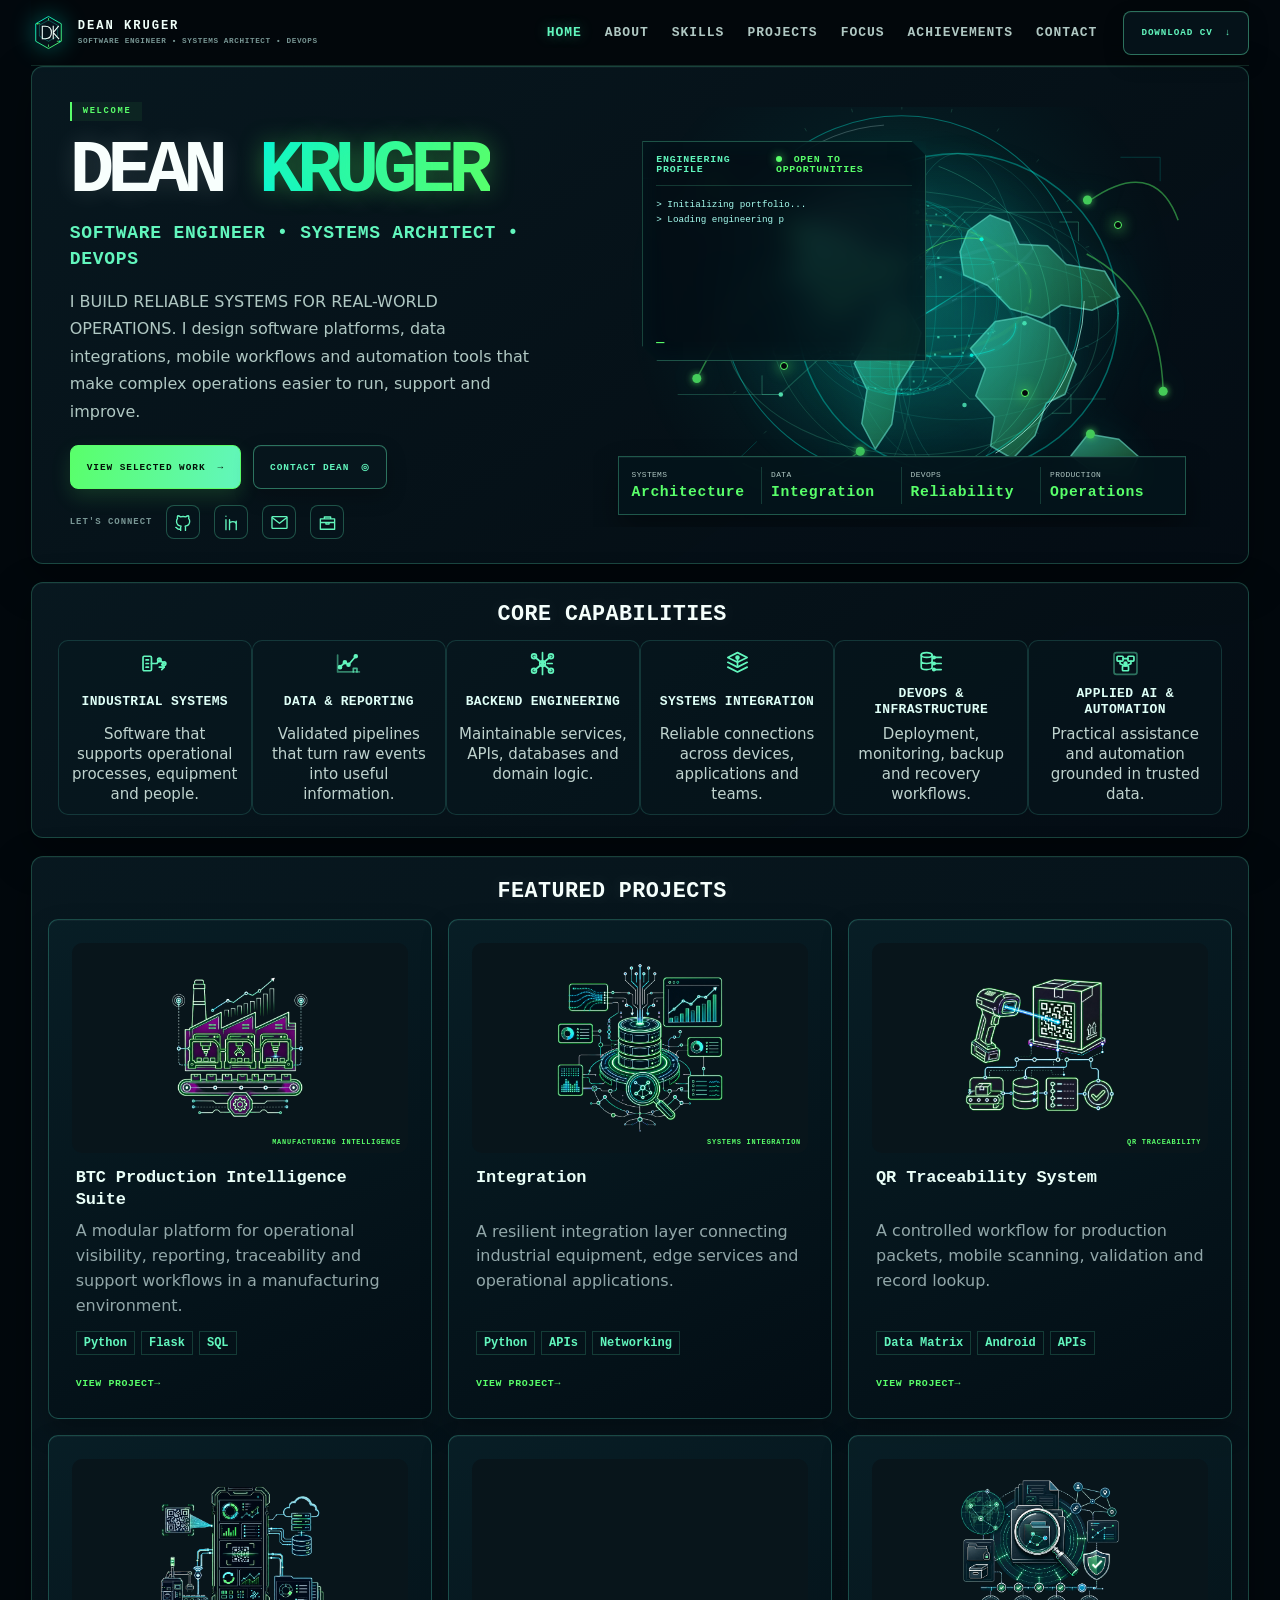
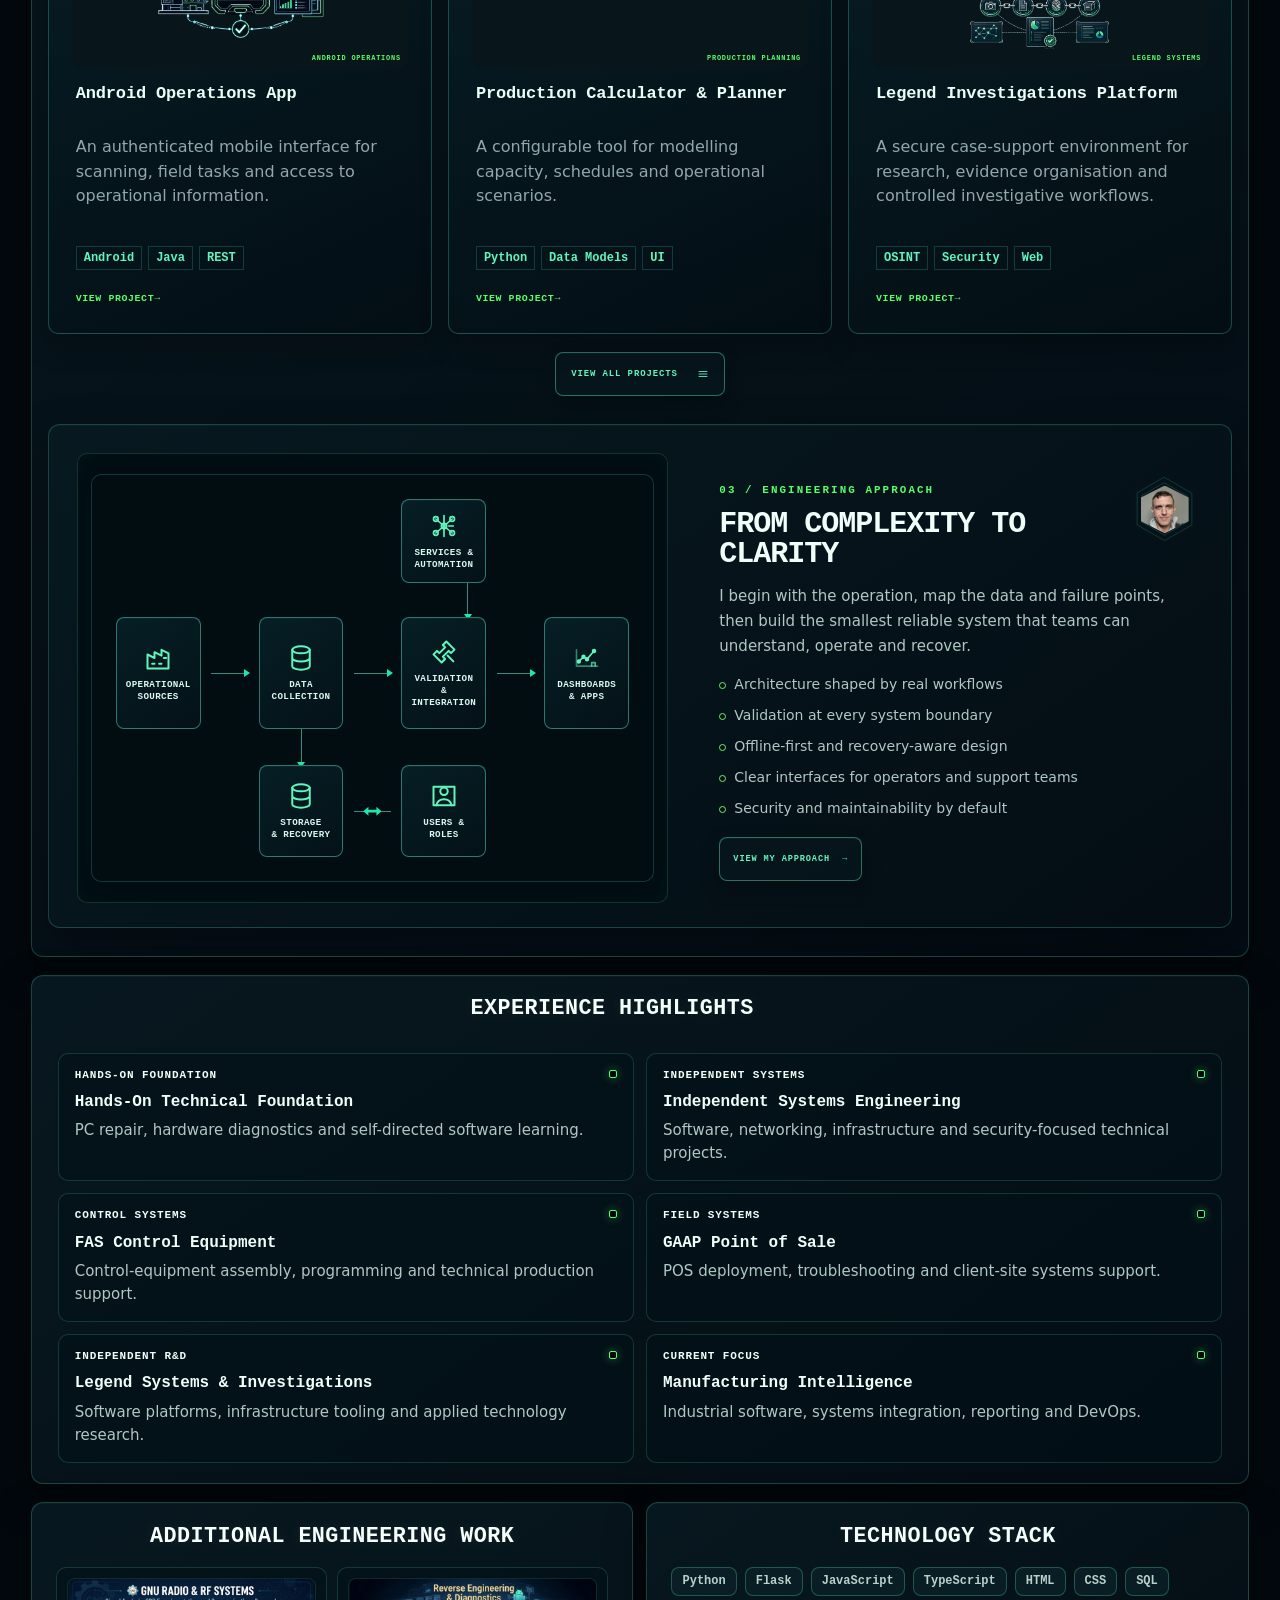
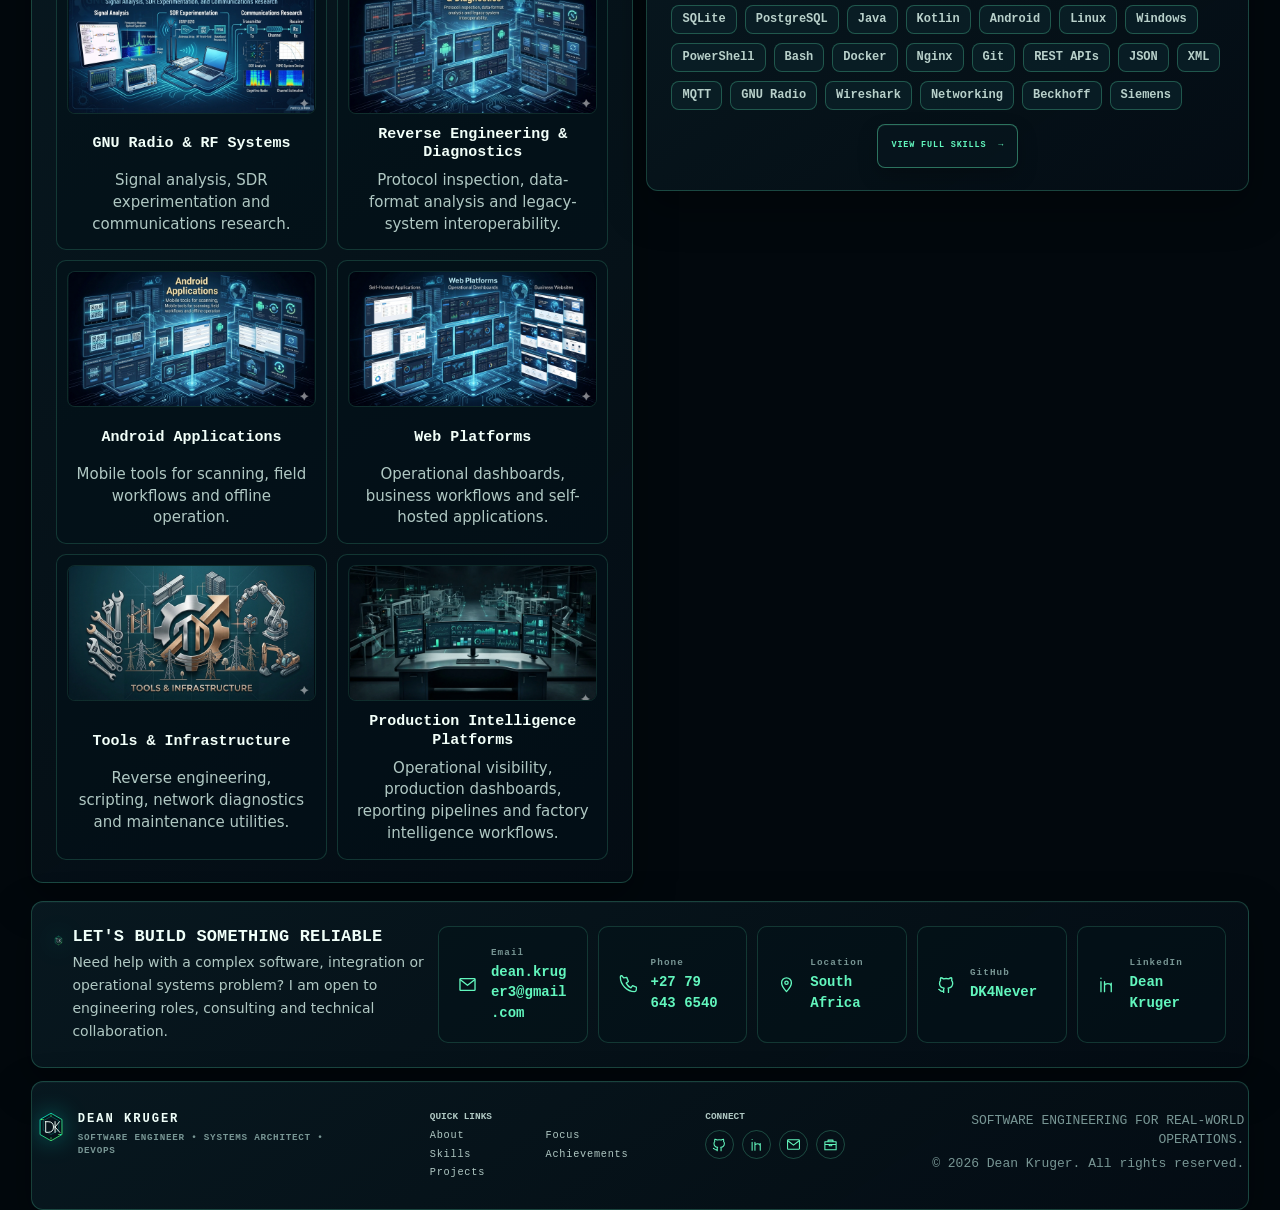
==== index.html @ 6c030085 "feat(portfolio): add final polish, logo, and engineering work card" ====
<!doctype html>
<html lang="en">
<head>
  <meta charset="utf-8">
  <meta name="viewport" content="width=device-width, initial-scale=1">
  <meta name="theme-color" content="#04070b">
  <meta name="description" content="Portfolio of Dean Kruger: software engineering, systems integration, DevOps, mobile workflows and practical operational technology.">
  <meta property="og:title" content="Dean Kruger | Software Engineer &amp; Systems Architect">
  <meta property="og:description" content="Dean Kruger's software engineering, systems integration, DevOps and operational technology portfolio.">
  <meta property="og:type" content="website">
  <meta property="og:url" content="https://dk4never.github.io/">
  <meta property="og:image" content="https://dk4never.github.io/assets/projects/web/btc-production-intelligence.png">
  <link rel="canonical" href="https://dk4never.github.io/">
  <title>Dean Kruger | Software Engineer &amp; Systems Architect</title>
  <link rel="stylesheet" href="style.css">
  <link rel="icon" href="assets/logos/favicon.ico" sizes="any">
  <link rel="icon" href="assets/ui/favicon.svg" type="image/svg+xml">
  <style id="dean-precision-layout">
    /* Corrective layer: keeps the existing visual language, but removes the
       nested/chamfered card frames and gives the architecture diagram a real
       grid on desktop plus a readable linear flow on small screens. */
    :root {
      --precision-emerald: #20e6ad;
      --precision-cyan: #53d9e8;
      --precision-border: rgba(91, 235, 205, .26);
      --precision-border-strong: rgba(91, 235, 205, .72);
      --precision-panel: rgba(5, 22, 29, .88);
      --precision-muted: rgba(201, 224, 224, .72);
    }

    *, *::before, *::after { box-sizing: border-box; }
    main, section, article, div, a { min-width: 0; }
    img, svg, canvas { max-width: 100%; }

    .project-grid {
      grid-template-columns: repeat(3, minmax(0, 1fr));
      align-items: stretch;
    }

    .project-card {
      position: relative;
      display: flex;
      min-width: 0;
      flex-direction: column;
      overflow: hidden !important;
      clip-path: none !important;
      border: 1px solid var(--precision-border) !important;
      border-radius: 10px !important;
      background: linear-gradient(155deg, rgba(8, 31, 38, .96), rgba(3, 14, 20, .96)) !important;
      box-shadow: inset 0 1px 0 rgba(255, 255, 255, .035), 0 12px 28px rgba(0, 0, 0, .24) !important;
      transition: border-color .2s ease, transform .2s ease, box-shadow .2s ease;
    }

    .project-card::before { display: none; }

    .project-card:hover {
      border-color: var(--precision-border-strong) !important;
      box-shadow: 0 14px 32px rgba(0, 0, 0, .30), 0 0 24px rgba(32, 230, 173, .08) !important;
      transform: translateY(-2px);
    }

    .project-card .project-visual {
      position: relative;
      min-height: 0;
      display: flex;
      align-items: center;
      justify-content: center;
      margin: 10px 10px 0;
      overflow: hidden;
      aspect-ratio: 4 / 3;
      border: 0 !important;
      border-radius: 10px;
      background: #08151b;
      box-shadow: none !important;
    }

    @media (min-width: 761px) {
      .project-card .project-visual { aspect-ratio: 16 / 10; }
    }

    .project-card .project-visual > img {
      display: block;
      width: auto;
      height: 100%;
      max-width: 100%;
      max-height: 100%;
      margin: auto;
      justify-self: center;
      align-self: center;
      object-fit: contain;
      object-position: center;
    }
    .project-card .project-visual::after { display: none; }

    .project-card .project-brand { display: none !important; }
    .project-card .project-content {
      display: flex;
      min-width: 0;
      flex: 1 1 auto;
      flex-direction: column;
    }
    .project-card .project-content h3 { margin: 14px 14px 8px; }
    .project-card .project-content p { flex: 1 1 auto; margin: 0 14px 12px; color: var(--precision-muted); }
    .project-card .project-content .tags { margin: 0 14px 14px; }
    .project-card .project-link {
      display: inline-flex;
      align-items: center;
      margin: auto 14px 16px;
      color: var(--green);
      font: 700 .62rem/1 var(--mono);
      letter-spacing: .06em;
      text-decoration: none;
    }
    .project-card .project-link:hover { color: #fff; }

    .capability {
      min-width: 0;
      min-height: 152px;
      border: 1px solid rgba(91, 235, 205, .16) !important;
      border-radius: 10px;
      background: rgba(7, 26, 33, .44);
      box-shadow: none !important;
    }

    .capability:hover {
      border-color: rgba(91, 235, 205, .50) !important;
      background: rgba(7, 32, 38, .70);
    }

    .project-architecture,
    .architecture-diagram,
    .architecture-copy { min-width: 0; }

    .architecture-diagram {
      overflow: hidden;
      border-radius: 10px;
    }

    /* Keep the diagram and closing panels clean; their content already carries
       the technical structure without the decorative grid overlays. */
    .architecture-blueprint,
    .contact-circuit,
    .footer-circuit { display: none; }

    .hero h1 span {
      display: inline-block;
      padding-right: .045em;
      overflow: visible;
    }

    .desktop-diagram {
      display: block;
      padding: clamp(14px, 2vw, 24px);
      border: 1px solid rgba(91, 235, 205, .20);
      border-radius: 10px;
      background: rgba(2, 14, 19, .72);
    }

    .diagram-grid {
      display: grid;
      grid-template-columns: repeat(11, minmax(0, 1fr));
      grid-template-rows: minmax(84px, auto) 34px minmax(112px, auto) 36px minmax(92px, auto);
      gap: 0 .65rem;
      align-items: stretch;
    }

    .diagram-node {
      display: flex;
      min-width: 0;
      min-height: 0;
      align-items: center;
      justify-content: center;
      gap: 7px;
      padding: 12px 8px;
      border: 1px solid rgba(91, 235, 205, .46);
      border-radius: 8px;
      background: linear-gradient(145deg, rgba(6, 31, 38, .98), rgba(4, 18, 24, .98));
      color: #d9f8f0;
      text-align: center;
      box-shadow: inset 0 1px 0 rgba(255, 255, 255, .035);
    }

    .diagram-node img {
      flex: 0 0 auto;
      width: clamp(22px, 2.2vw, 30px);
      height: clamp(22px, 2.2vw, 30px);
      object-fit: contain;
    }

    .diagram-node span {
      min-width: 0;
      font-size: clamp(.56rem, .72vw, .72rem);
      line-height: 1.25;
      letter-spacing: .04em;
      overflow-wrap: anywhere;
    }

    .node-ai { grid-column: 7 / 9; grid-row: 1; }
    .node-machines { grid-column: 1 / 3; grid-row: 3; }
    .node-data { grid-column: 4 / 6; grid-row: 3; }
    .node-processing { grid-column: 7 / 9; grid-row: 3; }
    .node-dashboards { grid-column: 10 / 12; grid-row: 3; }
    .node-database { grid-column: 4 / 6; grid-row: 5; }
    .node-users { grid-column: 7 / 9; grid-row: 5; }

    .diagram-connector {
      position: relative;
      display: flex;
      min-width: 0;
      align-items: center;
      justify-content: center;
      color: var(--precision-emerald);
      font-size: 1rem;
      line-height: 1;
    }

    .diagram-connector::before {
      display: block;
      background: rgba(91, 235, 205, .58);
      content: "";
    }

    .diagram-connector--horizontal { grid-row: 3; }
    .diagram-connector--horizontal::before {
      width: calc(100% + 1.3rem);
      height: 1px;
    }
    .diagram-connector--horizontal::after {
      position: absolute;
      width: 0;
      height: 0;
      right: -.12rem;
      border-top: 4px solid transparent;
      border-bottom: 4px solid transparent;
      border-left: 6px solid var(--precision-emerald);
      content: "";
      text-shadow: 0 0 10px rgba(32, 230, 173, .70);
    }
    .diagram-connector--h1 { grid-column: 3; }
    .diagram-connector--h2 { grid-column: 6; }
    .diagram-connector--h3 { grid-column: 9; }

    .diagram-connector--vertical {
      grid-column: 8;
      grid-row: 2;
    }
    .diagram-connector--vertical::before {
      width: 1px;
      height: calc(100% + 1rem);
    }
    .diagram-connector--vertical::after {
      position: absolute;
      bottom: -.15rem;
      left: 50%;
      width: 0;
      height: 0;
      border-top: 6px solid var(--precision-emerald);
      border-right: 4px solid transparent;
      border-left: 4px solid transparent;
      content: "";
      transform: translateX(-50%);
      text-shadow: 0 0 10px rgba(32, 230, 173, .70);
    }

    .diagram-connector--branch {
      grid-column: 4 / 6;
      grid-row: 4;
    }
    .diagram-connector--branch::before {
      width: 1px;
      height: calc(100% + 1rem);
    }
    .diagram-connector--branch::after {
      position: absolute;
      bottom: -.15rem;
      left: 50%;
      width: 0;
      height: 0;
      border-top: 6px solid var(--precision-emerald);
      border-right: 4px solid transparent;
      border-left: 4px solid transparent;
      content: "";
      transform: translateX(-50%);
      text-shadow: 0 0 10px rgba(32, 230, 173, .70);
    }

    .diagram-connector--bidirectional {
      grid-column: 6;
      grid-row: 5;
    }
    .diagram-connector--bidirectional::before {
      width: calc(100% + 1.3rem);
      height: 1px;
    }
    .diagram-connector--bidirectional::after {
      position: absolute;
      width: 18px;
      height: 9px;
      background: var(--precision-emerald);
      clip-path: polygon(0 50%, 5px 0, 5px 35%, 13px 35%, 13px 0, 18px 50%, 13px 100%, 13px 65%, 5px 65%, 5px 100%);
      content: "";
      text-shadow: 0 0 10px rgba(32, 230, 173, .70);
    }

    .mobile-diagram { display: none; }

    @media (max-width: 1040px) {
      .project-grid { grid-template-columns: repeat(2, minmax(0, 1fr)); }
      .capability-grid { grid-template-columns: repeat(3, minmax(0, 1fr)); }
      .project-architecture { grid-template-columns: 1fr; }
      .diagram-node { flex-direction: column; }
    }

    @media (max-width: 960px) {
      .project-architecture { grid-template-columns: 1fr; }
      .desktop-diagram { display: none; }
      .mobile-diagram {
        display: block;
        padding: clamp(12px, 3vw, 18px);
        border: 1px solid rgba(91, 235, 205, .20);
        border-radius: 10px;
        background: rgba(2, 14, 19, .72);
      }
      .mobile-flow {
        display: grid;
        grid-template-columns: minmax(0, 1fr);
        gap: 0;
      }
      .mobile-flow .diagram-node {
        min-height: 72px;
        flex-direction: row;
        justify-content: flex-start;
        padding: 12px 14px;
        text-align: left;
      }
      .mobile-flow .diagram-node img {
        width: 28px;
        height: 28px;
      }
      .mobile-flow .diagram-node span { font-size: .68rem; }
      .diagram-flow-arrow {
        display: grid;
        width: 100%;
        height: 26px;
        place-items: center;
        position: relative;
        color: transparent;
      }
      .diagram-flow-arrow::before {
        width: 1px;
        height: 20px;
        background: rgba(91, 235, 205, .68);
        box-shadow: 0 0 8px rgba(32, 230, 173, .45);
        content: "";
      }
      .diagram-flow-arrow::after {
        position: absolute;
        bottom: 1px;
        left: 50%;
        width: 0;
        height: 0;
        border-top: 6px solid var(--precision-emerald);
        border-right: 4px solid transparent;
        border-left: 4px solid transparent;
        content: "";
        transform: translateX(-50%);
      }
    }

    @media (max-width: 680px) {
      .project-grid { grid-template-columns: minmax(0, 1fr); }
      .capability-grid { grid-template-columns: repeat(2, minmax(0, 1fr)); }
    }

    @media (max-width: 440px) {
      .capability-grid { grid-template-columns: minmax(0, 1fr); }
      .project-card .project-visual { margin: 8px 8px 0; }
      .project-card h3 { margin-inline: 12px; }
      .project-card p { margin-inline: 12px; }
      .project-card .tags { margin-inline: 12px; }
      .project-card > a:last-child { margin-inline: 12px; }
    }

    @media (max-width: 760px) {
      .hero-visual { min-height: 500px; }

      .terminal-card {
        right: 4%;
        bottom: 104px;
        left: 4%;
        width: auto;
        min-height: 190px;
        padding: 15px 14px 14px;
      }

      .terminal-title {
        align-items: center;
        padding-bottom: 12px;
        font-size: .62rem;
      }

      #terminal-output {
        min-height: 136px;
        margin-top: 14px;
        font-size: .56rem;
        line-height: 1.75;
      }

      .metric-strip {
        display: grid;
      }

      .terminal-card { bottom: 74px; }

      .footer {
        grid-template-columns: 1fr;
        justify-items: center;
        gap: 18px;
        margin-top: 18px;
        padding: 24px 16px 26px;
        text-align: center;
      }

      .footer-brand,
      .footer-links,
      .footer-connect,
      .footer-copy {
        grid-column: 1 / -1;
        justify-self: center;
        width: 100%;
      }

      .footer-brand {
        justify-content: center;
        min-width: 0;
        text-align: left;
      }

      .footer-brand > span:last-child { min-width: 0; }
      .footer-brand small {
        max-width: 230px;
        overflow: visible;
        text-overflow: clip;
        white-space: normal;
      }

      .footer-links > span,
      .footer-connect > span { display: block; margin-bottom: 8px; }
      .footer-links > div { justify-content: center; }
      .footer-social { justify-content: center; }
      .footer-copy { text-align: center; }
    }

    @media (prefers-reduced-motion: reduce) {
      .project-card { transition: none; }
      .project-card:hover { transform: none; }
    }
  </style>
</head>
<body>
  <canvas id="matrix-bg" aria-hidden="true"></canvas>
  <div class="site-atmosphere" aria-hidden="true">
    <img src="assets/backgrounds/page-grid.svg" alt="">
    <img src="assets/backgrounds/pcb-overlay.svg" alt="">
  </div>

  <header class="topbar">
      <a class="brand" href="#home" aria-label="Dean Kruger home">
        <span class="brand-mark" aria-hidden="true"><img src="assets/logos/dean-mark.svg" alt=""></span>
        <span><strong>DEAN KRUGER</strong><small>SOFTWARE ENGINEER • SYSTEMS ARCHITECT • DEVOPS</small></span>
      </a>
      <nav id="nav" aria-label="Main navigation">
        <a class="active" href="#home">HOME</a>
        <a href="#about">ABOUT</a>
        <a href="#skills">SKILLS</a>
        <a href="#projects">PROJECTS</a>
        <a href="#focus">FOCUS</a>
        <a href="#achievements">ACHIEVEMENTS</a>
        <a href="#contact">CONTACT</a>
      </nav>
      <a class="outline-btn desktop-only" href="dean-green-master-cv/Dean-Kruger-Green-Master-CV.pdf" download>DOWNLOAD CV <span aria-hidden="true">&#8595;</span></a>
      <button id="nav-toggle" class="nav-toggle" type="button" aria-controls="nav" aria-label="Open navigation" aria-expanded="false">
        <img src="assets/icons/menu.svg" alt="" aria-hidden="true">
      </button>
    </header>

  <main>
    <section id="home" class="hero shell">
      <div class="hero-copy">
        <span class="eyebrow">WELCOME</span>
        <h1>DEAN <span>KRUGER</span></h1>
        <p class="hero-role">SOFTWARE ENGINEER • SYSTEMS ARCHITECT •<br>DEVOPS</p>
        <p class="hero-text">I BUILD RELIABLE SYSTEMS FOR REAL-WORLD OPERATIONS. I design software platforms, data integrations, mobile workflows and automation tools that make complex operations easier to run, support and improve.</p>
        <div class="hero-actions">
          <a class="primary-btn" href="#projects">VIEW SELECTED WORK <span aria-hidden="true">&rarr;</span></a>
          <a class="outline-btn" href="#contact">CONTACT DEAN <span aria-hidden="true">&#9678;</span></a>
        </div>
        <div class="social-row">
          <span>LET'S CONNECT</span>
          <a href="https://github.com/DK4Never" target="_blank" rel="noopener noreferrer" aria-label="GitHub"><img src="assets/icons/github.svg" alt=""></a>
          <a href="https://www.linkedin.com/in/dean-kruger/" target="_blank" rel="noopener noreferrer" aria-label="LinkedIn"><img src="assets/icons/linkedin.svg" alt=""></a>
          <a href="mailto:dean.kruger3@gmail.com" aria-label="Email Dean Kruger"><img src="assets/icons/email.svg" alt=""></a>
          <a href="https://dk4never.github.io" target="_blank" rel="noopener noreferrer" aria-label="Portfolio"><img src="assets/icons/portfolio.svg" alt=""></a>
        </div>
      </div>

      <div class="hero-visual" aria-label="Animated systems globe showing structured operational network routes">
        <img class="hero-network-art" src="assets/illustrations/hero-network.svg" alt="" aria-hidden="true">
        <img class="hero-world-map" src="assets/illustrations/rich/hero-world-map.svg" alt="" aria-hidden="true">
        <canvas id="globe" aria-hidden="true"></canvas>
        <div class="globe-hud" aria-hidden="true">
          <span class="hud-node n1"></span><span class="hud-node n2"></span><span class="hud-node n3"></span><span class="hud-node n4"></span>
          <span class="hud-line l1"></span><span class="hud-line l2"></span>
        </div>
        <div class="terminal-card glass">
          <div class="terminal-title"><strong>ENGINEERING PROFILE</strong><span><i></i> OPEN TO OPPORTUNITIES</span></div>
          <pre id="terminal-output"></pre><span class="cursor">_</span>
        </div>
        <div class="metric-strip glass" aria-label="Portfolio summary">
          <div><span>SYSTEMS</span><strong>Architecture</strong></div>
          <div><span>DATA</span><strong>Integration</strong></div>
          <div><span>DEVOPS</span><strong>Reliability</strong></div>
          <div><span>PRODUCTION</span><strong>Operations</strong></div>
        </div>
      </div>
    </section>

    <section id="skills" class="section shell panel capabilities-section">
      <div class="section-heading"><div><span class="section-kicker">01 / ENGINEERING PROFILE</span><h2>CORE CAPABILITIES</h2></div><img class="section-divider" src="assets/graphics/section-divider.svg" alt="" aria-hidden="true"></div>
      <div class="capability-grid">
        <article class="capability"><div class="icon"><img src="assets/icons/capabilities/industrial-data.svg" alt="" aria-hidden="true"></div><h3>INDUSTRIAL SYSTEMS</h3><p>Software that supports operational processes, equipment and people.</p></article>
        <article class="capability"><div class="icon"><img src="assets/icons/capabilities/data-intelligence.svg" alt="" aria-hidden="true"></div><h3>DATA &amp; REPORTING</h3><p>Validated pipelines that turn raw events into useful information.</p></article>
        <article class="capability"><div class="icon"><img src="assets/icons/capabilities/ai-analytics.svg" alt="" aria-hidden="true"></div><h3>BACKEND ENGINEERING</h3><p>Maintainable services, APIs, databases and domain logic.</p></article>
        <article class="capability"><div class="icon"><img src="assets/icons/capabilities/systems-architecture.svg" alt="" aria-hidden="true"></div><h3>SYSTEMS INTEGRATION</h3><p>Reliable connections across devices, applications and teams.</p></article>
        <article class="capability"><div class="icon"><img src="assets/icons/capabilities/backend-services.svg" alt="" aria-hidden="true"></div><h3>DEVOPS &amp; INFRASTRUCTURE</h3><p>Deployment, monitoring, backup and recovery workflows.</p></article>
        <article class="capability"><div class="icon"><img src="assets/icons/capabilities/integration.svg" alt="" aria-hidden="true"></div><h3>APPLIED AI &amp; AUTOMATION</h3><p>Practical assistance and automation grounded in trusted data.</p></article>
      </div>
    </section>

    <section id="projects" class="section shell panel projects-section">
      <div class="section-heading"><div><span class="section-kicker">02 / SELECTED ENGINEERING</span><h2>FEATURED PROJECTS</h2></div><img class="section-divider" src="assets/graphics/section-divider.svg" alt="" aria-hidden="true"></div>
      <div class="project-grid">
        <article class="project-card"><div class="project-visual"><picture class="project-card__picture"><source srcset="assets/projects/web/btc-production-intelligence.webp" type="image/webp"><img class="project-card__artwork" loading="lazy" decoding="async" width="1254" height="1254" src="assets/projects/web/btc-production-intelligence.png" alt="BTC Production Intelligence Suite authored production intelligence artwork"></picture><span class="project-kicker">MANUFACTURING INTELLIGENCE</span></div><div class="project-content"><h3>BTC Production Intelligence Suite</h3><p>A modular platform for operational visibility, reporting, traceability and support workflows in a manufacturing environment.</p><div class="tags"><span>Python</span><span>Flask</span><span>SQL</span></div><a class="project-link" href="#contact">VIEW PROJECT <span aria-hidden="true">&#8594;</span></a></div></article>
        <article class="project-card"><div class="project-visual"><picture class="project-card__picture"><source srcset="assets/projects/web/btc-integration.webp" type="image/webp"><img class="project-card__artwork" loading="lazy" decoding="async" width="1254" height="1254" src="assets/projects/web/btc-integration.png" alt="BTC systems integration authored industrial integration artwork"></picture><span class="project-kicker">SYSTEMS INTEGRATION</span></div><div class="project-content"><h3>Integration</h3><p>A resilient integration layer connecting industrial equipment, edge services and operational applications.</p><div class="tags"><span>Python</span><span>APIs</span><span>Networking</span></div><a class="project-link" href="#contact">VIEW PROJECT <span aria-hidden="true">&#8594;</span></a></div></article>
        <article class="project-card"><div class="project-visual"><picture class="project-card__picture"><source srcset="assets/projects/web/qr-traceability.webp" type="image/webp"><img class="project-card__artwork" loading="lazy" decoding="async" width="1254" height="1254" src="assets/projects/web/qr-traceability.png" alt="QR Traceability System authored scanning and traceability artwork"></picture><span class="project-kicker">QR TRACEABILITY</span></div><div class="project-content"><h3>QR Traceability System</h3><p>A controlled workflow for production packets, mobile scanning, validation and record lookup.</p><div class="tags"><span>Data Matrix</span><span>Android</span><span>APIs</span></div><a class="project-link" href="#contact">VIEW PROJECT <span aria-hidden="true">&#8594;</span></a></div></article>
        <article class="project-card"><div class="project-visual"><picture class="project-card__picture"><source srcset="assets/projects/web/android-operations.webp" type="image/webp"><img class="project-card__artwork" loading="lazy" decoding="async" width="1254" height="1254" src="assets/projects/web/android-operations.png" alt="Android Operations App authored mobile operations artwork"></picture><span class="project-kicker">ANDROID OPERATIONS</span></div><div class="project-content"><h3>Android Operations App</h3><p>An authenticated mobile interface for scanning, field tasks and access to operational information.</p><div class="tags"><span>Android</span><span>Java</span><span>REST</span></div><a class="project-link" href="#contact">VIEW PROJECT <span aria-hidden="true">&#8594;</span></a></div></article>
        <article class="project-card"><div class="project-visual"><picture class="project-card__picture"><source srcset="assets/projects/web/production-calculator-planner.webp" type="image/webp"><img class="project-card__artwork" loading="lazy" decoding="async" width="1254" height="1254" src="assets/projects/web/production-calculator-planner.png" alt="Production Calculator and Planner authored capacity planning artwork"></picture><span class="project-kicker">PRODUCTION PLANNING</span></div><div class="project-content"><h3>Production Calculator &amp; Planner</h3><p>A configurable tool for modelling capacity, schedules and operational scenarios.</p><div class="tags"><span>Python</span><span>Data Models</span><span>UI</span></div><a class="project-link" href="#contact">VIEW PROJECT <span aria-hidden="true">&#8594;</span></a></div></article>
        <article class="project-card"><div class="project-visual"><picture class="project-card__picture"><source srcset="assets/projects/web/legend-investigations-platform.webp" type="image/webp"><img class="project-card__artwork" loading="lazy" decoding="async" width="1254" height="1254" src="assets/projects/web/legend-investigations-platform.png" alt="Legend Investigations Platform authored evidence and security artwork"></picture><span class="project-kicker">LEGEND SYSTEMS</span></div><div class="project-content"><h3>Legend Investigations Platform</h3><p>A secure case-support environment for research, evidence organisation and controlled investigative workflows.</p><div class="tags"><span>OSINT</span><span>Security</span><span>Web</span></div><a class="project-link" href="#contact">VIEW PROJECT <span aria-hidden="true">&#8594;</span></a></div></article>
      </div>
      <div class="center"><a class="outline-btn" href="#contact">VIEW ALL PROJECTS <span class="grid-icon" aria-hidden="true"><img src="assets/icons/menu.svg" alt=""></span></a></div>

      <section id="focus" class="project-architecture" aria-labelledby="flow-title" aria-describedby="flow-description">
        <span id="about" class="anchor-target" aria-hidden="true"></span>
        <div class="architecture-diagram">
          <img class="architecture-blueprint" src="assets/graphics/engineering-blueprint.svg" alt="" aria-hidden="true">
          <div class="sr-only"><p id="flow-description">Operational sources feed data collection, validation and integration, services and automation, dashboards and apps, storage and recovery, and users and roles.</p></div>
          <div class="decision-diagram desktop-diagram" role="img" aria-label="Operational sources feed data collection, validation and integration, services and automation, dashboards and apps, storage and recovery, and users and roles.">
            <div class="diagram-grid">
              <div class="diagram-node node-ai"><img src="assets/icons/capabilities/ai-analytics.svg" alt="" aria-hidden="true"><span>SERVICES &amp;<br>AUTOMATION</span></div>
              <span class="diagram-connector diagram-connector--vertical" aria-hidden="true"></span>

              <div class="diagram-node node-machines"><img src="assets/icons/factory.svg" alt="" aria-hidden="true"><span>OPERATIONAL<br>SOURCES</span></div>
              <span class="diagram-connector diagram-connector--horizontal diagram-connector--h1" aria-hidden="true"></span>
              <div class="diagram-node node-data"><img src="assets/icons/database.svg" alt="" aria-hidden="true"><span>DATA<br>COLLECTION</span></div>
              <span class="diagram-connector diagram-connector--horizontal diagram-connector--h2" aria-hidden="true"></span>
              <div class="diagram-node node-processing"><img src="assets/icons/engineering.svg" alt="" aria-hidden="true"><span>VALIDATION<br>&amp; INTEGRATION</span></div>
              <span class="diagram-connector diagram-connector--horizontal diagram-connector--h3" aria-hidden="true"></span>
              <div class="diagram-node node-dashboards"><img src="assets/icons/capabilities/data-intelligence.svg" alt="" aria-hidden="true"><span>DASHBOARDS<br>&amp; APPS</span></div>

              <span class="diagram-connector diagram-connector--branch" aria-hidden="true"></span>
              <div class="diagram-node node-database"><img src="assets/icons/database.svg" alt="" aria-hidden="true"><span>STORAGE<br>&amp; RECOVERY</span></div>
              <span class="diagram-connector diagram-connector--bidirectional" aria-hidden="true"></span>
              <div class="diagram-node node-users"><img src="assets/icons/user.svg" alt="" aria-hidden="true"><span>USERS &amp;<br>ROLES</span></div>
            </div>
          </div>

          <div class="decision-diagram mobile-diagram" aria-hidden="true">
            <div class="mobile-flow">
              <div class="diagram-node"><img src="assets/icons/capabilities/ai-analytics.svg" alt=""><span>SERVICES &amp; AUTOMATION</span></div><span class="diagram-flow-arrow" aria-hidden="true"></span>
              <div class="diagram-node"><img src="assets/icons/factory.svg" alt=""><span>OPERATIONAL SOURCES</span></div><span class="diagram-flow-arrow" aria-hidden="true"></span>
              <div class="diagram-node"><img src="assets/icons/database.svg" alt=""><span>DATA COLLECTION</span></div><span class="diagram-flow-arrow" aria-hidden="true"></span>
              <div class="diagram-node"><img src="assets/icons/engineering.svg" alt=""><span>VALIDATION &amp; INTEGRATION</span></div><span class="diagram-flow-arrow" aria-hidden="true"></span>
              <div class="diagram-node"><img src="assets/icons/capabilities/data-intelligence.svg" alt=""><span>DASHBOARDS &amp; APPS</span></div><span class="diagram-flow-arrow" aria-hidden="true"></span>
              <div class="diagram-node"><img src="assets/icons/database.svg" alt=""><span>STORAGE &amp; RECOVERY</span></div><span class="diagram-flow-arrow" aria-hidden="true"></span>
              <div class="diagram-node"><img src="assets/icons/user.svg" alt=""><span>USERS &amp; ROLES</span></div>
            </div>
          </div>
        </div>
        <div class="architecture-copy">
          <div class="profile-orbit"><img class="profile-glow" src="assets/graphics/profile-hex-glow.svg" alt="" aria-hidden="true"><img class="profile-frame" src="assets/graphics/profile-hex-frame.svg" alt="" aria-hidden="true"><picture class="profile-picture"><source srcset="assets/portraits/web/dean-profile-square.webp" type="image/webp"><img class="profile-photo" loading="lazy" decoding="async" width="1000" height="1000" src="assets/portraits/web/dean-profile-square.png" alt="Dean Kruger portrait"></picture></div>
          <span class="mini-heading">03 / ENGINEERING APPROACH</span><h2 id="flow-title">FROM COMPLEXITY TO CLARITY</h2>
          <p>I begin with the operation, map the data and failure points, then build the smallest reliable system that teams can understand, operate and recover.</p>
          <ul><li>Architecture shaped by real workflows</li><li>Validation at every system boundary</li><li>Offline-first and recovery-aware design</li><li>Clear interfaces for operators and support teams</li><li>Security and maintainability by default</li></ul>
          <a class="outline-btn" href="#experience">VIEW MY APPROACH <span aria-hidden="true">&#8594;</span></a>
        </div>
      </section>
    </section>
    <section id="experience" class="section shell panel experience-section">
      <div class="section-heading"><div><span class="section-kicker">03 / ENGINEERING TIMELINE</span><h2>EXPERIENCE HIGHLIGHTS</h2></div><img class="section-divider" src="assets/graphics/section-divider.svg" alt="" aria-hidden="true"></div>
      <div class="timeline timeline-detailed">
        <article><span class="timeline-year">HANDS-ON FOUNDATION</span><i></i><h3>Hands-On Technical Foundation</h3><p>PC repair, hardware diagnostics and self-directed software learning.</p></article>
        <article><span class="timeline-year">INDEPENDENT SYSTEMS</span><i></i><h3>Independent Systems Engineering</h3><p>Software, networking, infrastructure and security-focused technical projects.</p></article>
        <article><span class="timeline-year">CONTROL SYSTEMS</span><i></i><h3>FAS Control Equipment</h3><p>Control-equipment assembly, programming and technical production support.</p></article>
        <article><span class="timeline-year">FIELD SYSTEMS</span><i></i><h3>GAAP Point of Sale</h3><p>POS deployment, troubleshooting and client-site systems support.</p></article>
        <article><span class="timeline-year">INDEPENDENT R&amp;D</span><i></i><h3>Legend Systems &amp; Investigations</h3><p>Software platforms, infrastructure tooling and applied technology research.</p></article>
        <article><span class="timeline-year">CURRENT FOCUS</span><i></i><h3>Manufacturing Intelligence</h3><p>Industrial software, systems integration, reporting and DevOps.</p></article>
      </div>
    </section>
    <section id="achievements" class="section shell split-grid achievements-section">
      <article class="panel compact-panel"><div class="section-heading"><div><span class="section-kicker">04 / PROOF OF PRACTICE</span><h2>ADDITIONAL ENGINEERING WORK</h2></div></div><ul class="achievement-list">
        <li><span class="achievement-icon"><picture class="achievement-picture"><source srcset="SVG/project_images/image_40ff5817.webp" type="image/webp"><img loading="lazy" decoding="async" width="1408" height="768" src="SVG/project_images/image_40ff5817.png" alt="GNU Radio and RF systems authored artwork"></picture></span><span class="achievement-copy"><strong>GNU Radio &amp; RF Systems</strong><span>Signal analysis, SDR experimentation and communications research.</span></span></li>
        <li><span class="achievement-icon"><picture class="achievement-picture"><source srcset="SVG/project_images/image_b9b0c54c.webp" type="image/webp"><img loading="lazy" decoding="async" width="1408" height="768" src="SVG/project_images/image_b9b0c54c.png" alt="Reverse engineering and diagnostics authored artwork"></picture></span><span class="achievement-copy"><strong>Reverse Engineering &amp; Diagnostics</strong><span>Protocol inspection, data-format analysis and legacy-system interoperability.</span></span></li>
        <li><span class="achievement-icon"><picture class="achievement-picture"><source srcset="SVG/project_images/image_e15a719f.webp" type="image/webp"><img loading="lazy" decoding="async" width="1408" height="768" src="SVG/project_images/image_e15a719f.png" alt="Android applications authored artwork"></picture></span><span class="achievement-copy"><strong>Android Applications</strong><span>Mobile tools for scanning, field workflows and offline operation.</span></span></li>
        <li><span class="achievement-icon"><picture class="achievement-picture"><source srcset="SVG/project_images/image_11e354b8.webp" type="image/webp"><img loading="lazy" decoding="async" width="1408" height="768" src="SVG/project_images/image_11e354b8.png" alt="Web platforms authored artwork"></picture></span><span class="achievement-copy"><strong>Web Platforms</strong><span>Operational dashboards, business workflows and self-hosted applications.</span></span></li>
        <li><span class="achievement-icon"><picture class="achievement-picture"><source srcset="SVG/project_images/image_de74a9b8.webp" type="image/webp"><img loading="lazy" decoding="async" width="1408" height="768" src="SVG/project_images/image_de74a9b8.png" alt="Tools and infrastructure authored artwork"></picture></span><span class="achievement-copy"><strong>Tools &amp; Infrastructure</strong><span>Reverse engineering, scripting, network diagnostics and maintenance utilities.</span></span></li>
        <li><span class="achievement-icon"><picture class="achievement-picture"><source srcset="SVG/project_images/production-intelligence-platform.webp" type="image/webp"><img loading="lazy" decoding="async" width="1408" height="768" src="SVG/project_images/production-intelligence-platform.png" alt="Production Intelligence Platforms authored factory intelligence artwork"></picture></span><span class="achievement-copy"><strong>Production Intelligence Platforms</strong><span>Operational visibility, production dashboards, reporting pipelines and factory intelligence workflows.</span></span></li>
      </ul></article>
      <article class="panel compact-panel"><div class="section-heading"><div><span class="section-kicker">05 / TOOLCHAIN</span><h2>TECHNOLOGY STACK</h2></div></div><div class="tech-cloud">
        <span>Python</span><span>Flask</span><span>JavaScript</span><span>TypeScript</span><span>HTML</span><span>CSS</span><span>SQL</span><span>SQLite</span><span>PostgreSQL</span><span>Java</span><span>Kotlin</span><span>Android</span><span>Linux</span><span>Windows</span><span>PowerShell</span><span>Bash</span><span>Docker</span><span>Nginx</span><span>Git</span><span>REST APIs</span><span>JSON</span><span>XML</span><span>MQTT</span><span>GNU Radio</span><span>Wireshark</span><span>Networking</span><span>Beckhoff</span><span>Siemens</span>
      </div><a class="outline-btn skills-button" href="#skills">VIEW FULL SKILLS <span aria-hidden="true">&#8594;</span></a></article>
    </section>

    <section id="contact" class="section shell panel contact-panel">
      <img class="contact-circuit" src="assets/graphics/footer-circuit.svg" alt="" aria-hidden="true">
      <div class="contact-copy"><div class="contact-title"><span class="brand-mark mini" aria-hidden="true"><img src="assets/logos/dean-mark.svg" alt=""></span><div><span class="section-kicker">06 / OPEN CHANNEL</span><h2>LET'S BUILD SOMETHING RELIABLE</h2><p>Need help with a complex software, integration or operational systems problem? I am open to engineering roles, consulting and technical collaboration.</p></div></div></div>
      <a class="contact-item" href="mailto:dean.kruger3@gmail.com"><b><img src="assets/icons/email.svg" alt=""></b><span><small>Email</small>dean.kruger3@gmail.com</span></a>
      <a class="contact-item" href="tel:+27796436540"><b><img src="assets/icons/phone.svg" alt=""></b><span><small>Phone</small>+27 79 643 6540</span></a>
      <div class="contact-item"><b><img src="assets/icons/location.svg" alt=""></b><span><small>Location</small>South Africa</span></div>
      <a class="contact-item" href="https://github.com/DK4Never" target="_blank" rel="noopener noreferrer"><b><img src="assets/icons/github.svg" alt=""></b><span><small>GitHub</small>DK4Never</span></a>
      <a class="contact-item" href="https://www.linkedin.com/in/dean-kruger/" target="_blank" rel="noopener noreferrer"><b><img src="assets/icons/linkedin.svg" alt=""></b><span><small>LinkedIn</small>Dean Kruger</span></a>
    </section>
  </main>

  <footer class="footer shell">
    <img class="footer-circuit" src="assets/graphics/footer-circuit.svg" alt="" aria-hidden="true">
    <div class="brand footer-brand"><span class="brand-mark mini" aria-hidden="true"><img src="assets/logos/dean-mark.svg" alt=""></span><span><strong>DEAN KRUGER</strong><small>SOFTWARE ENGINEER • SYSTEMS ARCHITECT •<br>DEVOPS</small></span></div>
    <div class="footer-links"><span>QUICK LINKS</span><div><a href="#about">About</a><a href="#focus">Focus</a><a href="#skills">Skills</a><a href="#achievements">Achievements</a><a href="#projects">Projects</a></div></div>
    <div class="footer-connect"><span>CONNECT</span><div class="footer-social"><a href="https://github.com/DK4Never" target="_blank" rel="noopener noreferrer" aria-label="GitHub"><img src="assets/icons/github.svg" alt=""></a><a href="https://www.linkedin.com/in/dean-kruger/" target="_blank" rel="noopener noreferrer" aria-label="LinkedIn"><img src="assets/icons/linkedin.svg" alt=""></a><a href="mailto:dean.kruger3@gmail.com" aria-label="Email Dean Kruger"><img src="assets/icons/email.svg" alt=""></a><a href="https://dk4never.github.io" target="_blank" rel="noopener noreferrer" aria-label="Portfolio"><img src="assets/icons/portfolio.svg" alt=""></a></div></div>
    <div class="footer-copy"><span>SOFTWARE ENGINEERING FOR REAL-WORLD OPERATIONS.</span><small>&copy; 2026 Dean Kruger. All rights reserved.</small></div>
  </footer>
  <script src="app.js"></script>
</body>
</html>
---- style.css ----
@charset "UTF-8";

:root {
  --bg: #04070b;
  --bg-deep: #020408;
  --panel: rgba(6, 17, 25, .86);
  --panel-strong: #07131b;
  --ink: #f0fff9;
  --muted: #9ab5b1;
  --dim: #5f7d7d;
  --cyan: #00f5df;
  --green: #59ff6a;
  --mint: #62f6bd;
  --blue: #2da8ff;
  --line: rgba(98, 246, 189, .34);
  --line-soft: rgba(98, 246, 189, .13);
  --shadow: 0 24px 70px rgba(0, 0, 0, .48);
  --mono: "Cascadia Code", "SFMono-Regular", Consolas, "Liberation Mono", monospace;
  --sans: Inter, ui-sans-serif, system-ui, -apple-system, BlinkMacSystemFont, "Segoe UI", sans-serif;
}

* { box-sizing: border-box; }
html { scroll-behavior: smooth; background: var(--bg-deep); }
body {
  margin: 0;
  color: var(--ink);
  background:
    linear-gradient(rgba(2, 4, 8, .83), rgba(2, 4, 8, .9)),
    url("assets/backgrounds/hero-background.svg") center top / cover fixed,
    var(--bg);
  font-family: var(--sans);
  line-height: 1.55;
  overflow-x: clip;
}
body::before {
  content: "";
  position: fixed;
  inset: 0;
  pointer-events: none;
  opacity: .22;
  background: url("assets/textures/noise-texture.webp") repeat;
  mix-blend-mode: screen;
  z-index: -1;
}
a { color: inherit; }
img { max-width: 100%; display: block; }
button, a { -webkit-tap-highlight-color: transparent; }
button, .outline-btn, .primary-btn { font: inherit; }
:focus-visible { outline: 2px solid var(--green); outline-offset: 4px; }
#matrix-bg { position: fixed; inset: 0; width: 100%; height: 100%; pointer-events: none; opacity: .1; z-index: -2; }
.site-atmosphere { position: fixed; inset: 0; pointer-events: none; z-index: -3; overflow: hidden; }
.site-atmosphere img { position: absolute; inset: 0; width: 100%; height: 100%; object-fit: cover; }
.site-atmosphere img + img { opacity: .46; }

.shell { width: min(1480px, calc(100% - 64px)); margin-inline: auto; }
.topbar {
  position: sticky;
  top: 0;
  z-index: 20;
  min-height: 76px;
  display: flex;
  align-items: center;
  gap: 26px;
  padding: 12px max(32px, calc((100vw - 1480px) / 2));
  border-bottom: 1px solid rgba(98, 246, 189, .18);
  background: rgba(3, 8, 12, .82);
  backdrop-filter: blur(20px);
}
.brand { display: inline-flex; align-items: center; gap: 12px; color: var(--ink); text-decoration: none; min-width: max-content; }
.brand-mark { width: 38px; height: 38px; color: var(--cyan); display: grid; place-items: center; filter: drop-shadow(0 0 12px rgba(0,245,223,.35)); }
.brand-mark img { width: 100%; height: 100%; }
.brand strong, .brand small { display: block; }
.brand strong { font: 700 .83rem/1.2 var(--mono); letter-spacing: .16em; }
.brand small { margin-top: 4px; color: var(--dim); font: 600 .57rem/1.2 var(--mono); letter-spacing: .08em; }
nav { display: flex; align-items: center; gap: clamp(12px, 2vw, 30px); margin-left: auto; }
nav a, .footer-links a { color: var(--muted); text-decoration: none; font: 700 .67rem/1 var(--mono); letter-spacing: .12em; transition: color .2s ease, text-shadow .2s ease; }
nav a:hover, nav a.active, .footer-links a:hover { color: var(--mint); text-shadow: 0 0 14px rgba(98,246,189,.4); }
.outline-btn, .primary-btn {
  display: inline-flex;
  align-items: center;
  justify-content: center;
  gap: 12px;
  min-height: 44px;
  padding: 0 18px;
  border: 1px solid var(--line);
  border-radius: 0;
  color: var(--mint);
  background: rgba(7, 22, 30, .72);
  font: 800 .68rem/1 var(--mono);
  letter-spacing: .1em;
  text-decoration: none;
  transition: transform .2s ease, border-color .2s ease, box-shadow .2s ease, background .2s ease;
  clip-path: polygon(0 0, calc(100% - 10px) 0, 100% 10px, 100% 100%, 10px 100%, 0 calc(100% - 10px));
}
.outline-btn:hover, .primary-btn:hover { transform: translateY(-2px); border-color: var(--green); box-shadow: 0 0 24px rgba(0,245,223,.16), inset 0 0 18px rgba(0,245,223,.06); color: #fff; }
.primary-btn { border-color: var(--green); color: #041008; background: linear-gradient(105deg, var(--green), var(--mint)); box-shadow: 0 0 24px rgba(89,255,106,.17); }
.primary-btn:hover { color: #041008; box-shadow: 0 0 34px rgba(89,255,106,.35); }
.nav-toggle { display: none; width: 44px; height: 44px; margin-left: auto; padding: 11px; border: 1px solid var(--line); color: var(--mint); background: rgba(7, 22, 30, .85); cursor: pointer; clip-path: polygon(0 0, calc(100% - 7px) 0, 100% 7px, 100% 100%, 7px 100%, 0 calc(100% - 7px)); }
.nav-toggle img { width: 100%; height: 100%; filter: brightness(0) saturate(100%) invert(84%) sepia(45%) saturate(400%) hue-rotate(92deg); }
main { position: relative; }
.section { position: relative; margin-top: 74px; padding: 58px clamp(22px, 4vw, 72px); }
.panel {
  background: linear-gradient(145deg, rgba(8, 25, 33, .92), rgba(4, 12, 18, .84));
  border: 1px solid var(--line-soft);
  box-shadow: var(--shadow);
  clip-path: polygon(0 18px, 18px 0, calc(100% - 42px) 0, 100% 42px, 100% calc(100% - 18px), calc(100% - 18px) 100%, 42px 100%, 0 calc(100% - 42px));
}
.panel::after, .hero::after {
  content: "";
  position: absolute;
  inset: 10px;
  pointer-events: none;
  border: 1px solid rgba(98, 246, 189, .08);
  clip-path: inherit;
}
.hero {
  min-height: min(790px, calc(100vh - 76px));
  display: grid;
  grid-template-columns: minmax(0, .84fr) minmax(460px, 1.16fr);
  align-items: center;
  gap: 26px;
  padding-top: 78px;
  padding-bottom: 54px;
  overflow: hidden;
}
.hero::before {
  content: "";
  position: absolute;
  inset: 0;
  background: url("assets/backgrounds/hero-background.svg") center / cover no-repeat;
  opacity: .52;
  z-index: -1;
}
.hero-copy { position: relative; z-index: 3; max-width: 680px; padding-left: clamp(0px, 3vw, 42px); }
.eyebrow, .section-kicker, .mini-heading { display: inline-block; color: var(--green); font: 800 .68rem/1 var(--mono); letter-spacing: .19em; }
.eyebrow { padding: 8px 11px; border-left: 2px solid var(--green); background: rgba(89,255,106,.06); }
.hero h1 { margin: 20px 0 8px; font: 800 clamp(3.1rem, 7.8vw, 7.3rem)/.9 var(--mono); letter-spacing: -.08em; color: #f8fffd; text-shadow: 0 0 24px rgba(240,255,249,.14); }
.hero h1 span { color: var(--green); text-shadow: 0 0 24px rgba(89,255,106,.36); }
.hero-role { margin: 0; color: var(--mint); font: 700 clamp(.92rem, 1.4vw, 1.25rem)/1.55 var(--mono); letter-spacing: .04em; }
.hero-text { max-width: 640px; margin: 25px 0 0; color: var(--muted); font-size: clamp(.96rem, 1.25vw, 1.12rem); }
.hero-actions { display: flex; flex-wrap: wrap; gap: 12px; margin-top: 30px; }
.social-row { display: flex; align-items: center; flex-wrap: wrap; gap: 14px; margin-top: 34px; color: var(--dim); font: 700 .62rem/1 var(--mono); letter-spacing: .1em; }
.social-row a { width: 31px; height: 31px; display: grid; place-items: center; border: 1px solid rgba(98,246,189,.28); color: var(--mint); transition: border-color .2s ease, transform .2s ease, box-shadow .2s ease; }
.social-row a:hover { transform: translateY(-2px); border-color: var(--green); box-shadow: 0 0 18px rgba(89,255,106,.2); }
.social-row img { width: 17px; height: 17px; }
.hero-visual { position: relative; min-height: 610px; isolation: isolate; }
.hero-visual::before { content: ""; position: absolute; inset: 6% 5%; background: radial-gradient(circle, rgba(0,245,223,.12), transparent 58%); filter: blur(5px); z-index: -1; }
.hero-map, .hero-network, .hero-blueprint, .hero-circuit { position: absolute; pointer-events: none; object-fit: contain; }
.hero-map { inset: 12% 6% auto 2%; width: 94%; opacity: .2; filter: drop-shadow(0 0 10px rgba(0,245,223,.18)); animation: drift 16s ease-in-out infinite; }
.hero-network { inset: 12% 9% auto 7%; width: 87%; opacity: .23; animation: pulseLines 7s ease-in-out infinite; }
.hero-blueprint { inset: 38% 0 2% 22%; width: 74%; opacity: .16; transform: rotate(-3deg); }
.hero-circuit { inset: 0; width: 100%; height: 100%; opacity: .28; }
#globe { position: absolute; inset: 0; width: 100%; height: 100%; }
.globe-hud { position: absolute; inset: 11% 4% 8%; pointer-events: none; }
.hud-node { position: absolute; width: 8px; height: 8px; border: 1px solid var(--green); border-radius: 50%; background: var(--bg); box-shadow: 0 0 14px var(--green); animation: blink 2.4s ease-in-out infinite; }
.hud-node.n1 { top: 19%; left: 17%; } .hud-node.n2 { top: 33%; right: 12%; animation-delay: .8s; } .hud-node.n3 { bottom: 22%; left: 29%; animation-delay: 1.3s; } .hud-node.n4 { bottom: 14%; right: 28%; animation-delay: 1.8s; }
.hud-line { position: absolute; height: 1px; background: linear-gradient(90deg, transparent, var(--cyan), transparent); transform-origin: left center; opacity: .6; }
.hud-line.l1 { width: 150px; top: 25%; left: 20%; transform: rotate(23deg); } .hud-line.l2 { width: 160px; top: 51%; right: 14%; transform: rotate(148deg); }
.glass { background: rgba(3, 13, 20, .8); border: 1px solid rgba(98,246,189,.3); box-shadow: 0 0 28px rgba(0,245,223,.1), inset 0 0 24px rgba(0,245,223,.035); backdrop-filter: blur(12px); }
.terminal-card { position: absolute; top: 13%; right: 1%; width: min(330px, 44%); padding: 16px; clip-path: polygon(0 0, calc(100% - 15px) 0, 100% 15px, 100% 100%, 15px 100%, 0 calc(100% - 15px)); }
.terminal-title { display: flex; justify-content: space-between; gap: 10px; padding-bottom: 10px; border-bottom: 1px solid var(--line-soft); color: var(--mint); font: 700 .62rem/1 var(--mono); letter-spacing: .08em; }
.terminal-title span { color: var(--green); } .terminal-title i { display: inline-block; width: 6px; height: 6px; margin-right: 5px; border-radius: 50%; background: var(--green); box-shadow: 0 0 10px var(--green); }
#terminal-output { min-height: 142px; margin: 13px 0 0; color: #a8fff1; white-space: pre-wrap; font: .65rem/1.7 var(--mono); }
.cursor { color: var(--green); animation: blink 1s step-end infinite; }
.metric-strip { position: absolute; right: 3%; bottom: 4%; left: 3%; display: grid; grid-template-columns: repeat(4, 1fr); padding: 14px 8px; }
.metric-strip div { min-width: 0; padding: 4px 12px; border-right: 1px solid var(--line-soft); }
.metric-strip div:last-child { border: 0; }
.metric-strip span, .metric-strip strong { display: block; font-family: var(--mono); }
.metric-strip span { color: var(--dim); font-size: .55rem; letter-spacing: .1em; }
.metric-strip strong { margin-top: 4px; color: var(--green); font-size: .75rem; letter-spacing: .04em; }

.section-heading { position: relative; display: flex; align-items: flex-end; justify-content: space-between; gap: 24px; margin-bottom: 34px; }
.section-heading h2 { margin: 8px 0 0; color: #f5fffc; font: 800 clamp(1.45rem, 3vw, 2.55rem)/1 var(--mono); letter-spacing: -.06em; text-shadow: 0 0 17px rgba(240,255,249,.12); }
.section-divider { width: min(340px, 32%); height: 48px; object-fit: cover; opacity: .45; }
.capability-grid { display: grid; grid-template-columns: repeat(4, 1fr); gap: 12px; }
.capability { position: relative; min-height: 205px; padding: 25px 21px 22px; background: linear-gradient(145deg, rgba(9,30,37,.8), rgba(4,14,21,.72)); border: 1px solid rgba(98,246,189,.17); clip-path: polygon(0 0, calc(100% - 16px) 0, 100% 16px, 100% 100%, 0 100%); transition: transform .25s ease, border-color .25s ease, box-shadow .25s ease, background .25s ease; }
.capability::after { content: ""; position: absolute; top: 0; right: 0; width: 28px; height: 28px; border-left: 1px solid rgba(98,246,189,.3); border-bottom: 1px solid rgba(98,246,189,.3); }
.capability:hover { transform: translateY(-6px); border-color: var(--green); background: linear-gradient(145deg, rgba(10,45,46,.9), rgba(4,18,24,.9)); box-shadow: 0 0 30px rgba(0,245,223,.13); }
.icon { width: 43px; height: 43px; display: grid; place-items: center; margin-bottom: 22px; color: var(--mint); }
.icon img { width: 100%; height: 100%; }
.capability h3 { margin: 0; color: #dffff7; font: 800 .78rem/1.25 var(--mono); letter-spacing: .08em; }
.capability p { margin: 12px 0 0; color: var(--muted); font-size: .88rem; }

.project-grid { display: grid; grid-template-columns: repeat(3, 1fr); gap: 16px; }
.project-card { display: flex; flex-direction: column; min-width: 0; padding: 14px; background: rgba(6,19,27,.84); border: 1px solid rgba(98,246,189,.2); clip-path: polygon(0 0, calc(100% - 19px) 0, 100% 19px, 100% 100%, 19px 100%, 0 calc(100% - 19px)); transition: transform .25s ease, border-color .25s ease, box-shadow .25s ease; }
.project-card:hover { transform: translateY(-7px); border-color: var(--cyan); box-shadow: 0 16px 38px rgba(0,0,0,.45), 0 0 28px rgba(0,245,223,.13); }
.project-visual { position: relative; min-height: 185px; display: grid; place-items: center; overflow: hidden; color: var(--mint); border: 1px solid rgba(98,246,189,.18); background: radial-gradient(circle at 50% 50%, rgba(0,245,223,.11), transparent 64%), #06121a; }
.project-visual::after { content: ""; position: absolute; inset: 9px; border: 1px solid rgba(98,246,189,.1); pointer-events: none; }
.project-visual img { width: 88%; height: 83%; object-fit: contain; opacity: .82; transition: transform .45s ease, opacity .3s ease, filter .3s ease; }
.project-card:hover .project-visual img { transform: scale(1.04); opacity: 1; filter: drop-shadow(0 0 12px rgba(0,245,223,.28)); }
.project-visual span { position: absolute; right: 12px; bottom: 10px; color: var(--green); font: 700 .55rem/1 var(--mono); letter-spacing: .12em; }
.project-card h3 { margin: 21px 3px 7px; color: #eafff8; font: 800 1rem/1.25 var(--mono); }
.project-card p { margin: 0 3px; color: var(--muted); font-size: .87rem; }
.tags { display: flex; flex-wrap: wrap; gap: 7px; margin: 18px 3px; }
.tags span { padding: 5px 7px; border: 1px solid rgba(98,246,189,.18); color: var(--mint); font: 600 .6rem/1 var(--mono); }
.project-card > a { margin: auto 3px 4px; color: var(--green); font: 700 .68rem/1 var(--mono); text-decoration: none; }
.project-card > a:hover { color: #fff; }
.center { display: flex; justify-content: center; margin-top: 34px; }

.architecture-section { display: grid; grid-template-columns: minmax(0, 1.08fr) minmax(300px, .92fr); align-items: center; gap: clamp(30px, 6vw, 88px); overflow: hidden; }
.architecture-diagram { position: relative; min-height: 410px; display: grid; place-items: center; gap: 25px; padding: 40px 20px; }
.architecture-blueprint { position: absolute; inset: 0; width: 100%; height: 100%; object-fit: cover; opacity: .18; }
.diagram-node { position: relative; z-index: 1; min-width: 150px; padding: 13px 16px; text-align: center; border: 1px solid rgba(98,246,189,.38); color: var(--mint); background: rgba(4,15,22,.88); font: 700 .65rem/1.4 var(--mono); letter-spacing: .06em; box-shadow: 0 0 18px rgba(0,245,223,.08); }
.diagram-node.top { margin-bottom: 3px; } .diagram-node.primary-node { border-color: var(--green); color: var(--green); box-shadow: 0 0 25px rgba(89,255,106,.15); }
.diagram-row { position: relative; z-index: 1; display: flex; align-items: center; justify-content: center; gap: 12px; width: 100%; }
.diagram-row > span { color: var(--green); font: 800 1.3rem/1 var(--mono); }
.diagram-row.bottom { margin-top: 4px; }
.architecture-copy { position: relative; z-index: 2; }
.profile-orbit { float: right; position: relative; width: 112px; height: 112px; margin: -14px 0 14px 20px; }
.profile-orbit img { position: absolute; inset: 0; width: 100%; height: 100%; object-fit: contain; }
.profile-photo { inset: 19% !important; width: 62% !important; height: 62% !important; left: 19% !important; top: 19% !important; object-fit: cover !important; clip-path: polygon(50% 0, 100% 25%, 100% 75%, 50% 100%, 0 75%, 0 25%); filter: saturate(.8) contrast(1.08); }
.profile-glow { opacity: .28; filter: blur(6px); animation: pulseLines 5s ease-in-out infinite; } .profile-frame { opacity: .9; color: var(--mint); }
.mini-heading { color: var(--green); }
.architecture-copy h2 { margin: 11px 0 16px; font: 800 clamp(1.8rem, 3vw, 3rem)/1 var(--mono); letter-spacing: -.07em; }
.architecture-copy p { color: var(--muted); }
.architecture-copy ul { display: grid; gap: 10px; padding: 0; margin: 24px 0 28px; list-style: none; color: var(--muted); font-size: .92rem; }
.architecture-copy li::before { content: ">" ; margin-right: 10px; color: var(--green); }

.recent-grid { display: grid; grid-template-columns: repeat(4, 1fr); gap: 12px; }
.recent-grid article { position: relative; min-height: 190px; padding: 21px 19px; border-top: 1px solid var(--line); border-left: 1px solid var(--line-soft); background: rgba(5,20,27,.56); }
.recent-grid article::after { content: ""; position: absolute; right: 0; bottom: 0; width: 24px; height: 24px; border-top: 1px solid var(--line); border-left: 1px solid var(--line); }
.recent-grid strong { color: var(--green); font: 700 .6rem/1.2 var(--mono); letter-spacing: .11em; }
.recent-grid h3 { margin: 18px 0 8px; font: 800 1rem/1.2 var(--mono); }
.recent-grid p { margin: 0; color: var(--muted); font-size: .84rem; }

.timeline { position: relative; }
.timeline-detailed { display: grid; grid-template-columns: repeat(2, 1fr); gap: 0 60px; padding: 12px 0 12px 48px; }
.timeline-detailed::before { content: ""; position: absolute; top: 0; bottom: 0; left: 14px; width: 1px; background: linear-gradient(var(--green), rgba(98,246,189,.08)); box-shadow: 0 0 16px rgba(89,255,106,.3); }
.timeline-detailed article { position: relative; min-height: 175px; padding: 0 0 38px 22px; border-bottom: 1px solid rgba(98,246,189,.09); }
.timeline-detailed article::before { content: ""; position: absolute; top: 1px; left: -39px; width: 12px; height: 12px; border: 2px solid var(--green); background: var(--bg); box-shadow: 0 0 14px rgba(89,255,106,.65); transform: rotate(45deg); }
.timeline-detailed article strong { color: var(--green); font: 700 .62rem/1 var(--mono); letter-spacing: .13em; }
.timeline-detailed article h3 { margin: 14px 0 7px; font: 800 1.02rem/1.25 var(--mono); }
.timeline-detailed article p { margin: 0; color: var(--muted); font-size: .86rem; }
.timeline-detailed article i { display: none; }

.split-grid { display: grid; grid-template-columns: repeat(2, 1fr); gap: 22px; padding: 0; }
.compact-panel { min-height: 100%; padding: 45px clamp(22px, 4vw, 52px); }
.learning-note { margin: -7px 0 24px; padding: 15px 17px; border-left: 2px solid var(--green); background: rgba(89,255,106,.05); }
.learning-note strong { color: var(--green); font: 700 .64rem/1 var(--mono); letter-spacing: .12em; }
.learning-note p { margin: 9px 0 0; color: var(--muted); font-size: .84rem; }
.achievement-list { display: grid; gap: 11px; padding: 0; margin: 0; list-style: none; color: var(--muted); font-size: .88rem; }
.achievement-list li::before { content: "+"; margin-right: 10px; color: var(--green); font-family: var(--mono); }
.tech-cloud { display: flex; flex-wrap: wrap; gap: 9px; }
.tech-cloud span { display: inline-flex; align-items: center; gap: 7px; min-height: 36px; padding: 6px 9px; border: 1px solid rgba(98,246,189,.2); color: var(--muted); background: rgba(8,27,34,.68); font: 700 .65rem/1 var(--mono); transition: color .2s ease, border-color .2s ease, transform .2s ease, box-shadow .2s ease; }
.tech-cloud span:hover { color: var(--green); border-color: var(--green); transform: translateY(-2px); box-shadow: 0 0 16px rgba(89,255,106,.14); }
.tech-cloud img { width: 17px; height: 17px; }

.contact-panel { display: grid; grid-template-columns: minmax(0, 1.5fr) repeat(3, minmax(150px, .55fr)); gap: 18px; align-items: center; overflow: hidden; }
.contact-circuit { position: absolute; inset: 0; width: 100%; height: 100%; object-fit: cover; opacity: .12; pointer-events: none; }
.contact-copy, .contact-item { position: relative; z-index: 1; }
.contact-title { display: flex; gap: 14px; align-items: flex-start; }
.contact-title h2 { margin: 5px 0 7px; font: 800 clamp(1.4rem, 2.5vw, 2.2rem)/1 var(--mono); letter-spacing: -.06em; }
.contact-title p { margin: 0; color: var(--muted); }
.contact-item { display: flex; align-items: center; gap: 12px; min-width: 0; color: var(--mint); text-decoration: none; font: 700 .73rem/1.3 var(--mono); overflow-wrap: anywhere; }
.contact-item b { flex: 0 0 38px; width: 38px; height: 38px; display: grid; place-items: center; border: 1px solid var(--line); color: var(--mint); }
.contact-item b img { width: 19px; height: 19px; }
.contact-item small { display: block; margin-bottom: 4px; color: var(--dim); font-size: .55rem; letter-spacing: .12em; }
.contact-item:hover { color: #fff; }

.footer { position: relative; display: grid; grid-template-columns: 1fr auto 1fr; align-items: center; gap: 22px; padding-top: 38px; padding-bottom: 40px; margin-top: 74px; border-top: 1px solid rgba(98,246,189,.18); }
.footer-circuit { position: absolute; inset: 0; width: 100%; height: 100%; object-fit: cover; opacity: .1; pointer-events: none; }
.footer-brand, .footer-links, .footer-copy { position: relative; z-index: 1; }
.footer-brand .brand-mark { width: 30px; height: 30px; }
.footer-brand small { color: var(--dim); }
.footer-links { display: flex; gap: 19px; }
.footer-copy { justify-self: end; color: var(--dim); font: .62rem/1.3 var(--mono); }

@keyframes drift { 0%,100% { transform: translate3d(0,0,0); } 50% { transform: translate3d(10px,-8px,0); } }
@keyframes pulseLines { 0%,100% { opacity: .22; } 50% { opacity: .62; } }
@keyframes blink { 50% { opacity: .35; } }

@media (max-width: 1150px) {
  .topbar { padding-inline: 22px; }
  nav { gap: 14px; }
  .desktop-only { display: none; }
  .nav-toggle { display: grid; place-items: center; }
  nav { position: absolute; top: calc(100% + 1px); right: 16px; display: none; width: min(280px, calc(100vw - 32px)); padding: 14px; flex-direction: column; align-items: stretch; gap: 0; border: 1px solid var(--line); background: rgba(3,11,16,.96); box-shadow: var(--shadow); clip-path: polygon(0 0, calc(100% - 14px) 0, 100% 14px, 100% 100%, 0 100%); }
  nav.open { display: flex; }
  nav a { padding: 15px 12px; border-bottom: 1px solid var(--line-soft); }
  nav a:last-child { border-bottom: 0; }
  .hero { grid-template-columns: 1fr; min-height: auto; padding-top: 56px; }
  .hero-copy { max-width: 850px; }
  .hero-visual { min-height: 540px; }
  .capability-grid { grid-template-columns: repeat(2, 1fr); }
  .project-grid { grid-template-columns: repeat(2, 1fr); }
  .recent-grid { grid-template-columns: repeat(2, 1fr); }
  .contact-panel { grid-template-columns: 1fr 1fr; }
  .contact-copy { grid-column: 1 / -1; }
}
@media (max-width: 760px) {
  body { background-attachment: scroll; }
  .shell { width: min(100% - 28px, 620px); }
  .topbar { min-height: 66px; padding: 10px 14px; }
  .brand-mark { width: 32px; height: 32px; }
  .brand strong { font-size: .72rem; }
  .brand small { font-size: .48rem; letter-spacing: .04em; }
  .hero { gap: 10px; padding-top: 44px; padding-bottom: 20px; }
  .hero h1 { font-size: clamp(2.7rem, 15vw, 4.8rem); }
  .hero-text { font-size: .92rem; }
  .hero-actions { display: grid; grid-template-columns: 1fr 1fr; }
  .hero-actions a { padding-inline: 8px; font-size: .59rem; }
  .social-row { margin-top: 26px; }
  .hero-visual { min-height: 480px; margin-inline: -9px; }
  .hero-map { inset: 9% -12% auto -12%; width: 124%; }
  .hero-network { inset: 15% -7% auto -7%; width: 114%; }
  .hero-blueprint { inset: 46% -6% 0 18%; width: 92%; }
  .terminal-card { top: 10%; right: 2%; width: min(290px, 72%); }
  .metric-strip { right: 2%; bottom: 1%; left: 2%; grid-template-columns: repeat(2, 1fr); padding: 8px 3px; }
  .metric-strip div { padding: 6px 8px; border-bottom: 1px solid var(--line-soft); }
  .metric-strip div:nth-child(2) { border-right: 0; }
  .metric-strip div:nth-child(3), .metric-strip div:nth-child(4) { border-bottom: 0; }
  .section { margin-top: 34px; padding: 34px 18px; }
  .section-heading { align-items: flex-start; margin-bottom: 24px; }
  .section-divider { display: none; }
  .capability-grid, .project-grid, .recent-grid, .split-grid { grid-template-columns: 1fr; }
  .capability { min-height: 170px; }
  .project-visual { min-height: 175px; }
  .architecture-section { grid-template-columns: 1fr; gap: 15px; }
  .architecture-diagram { min-height: 350px; padding-inline: 0; transform: scale(.94); transform-origin: center; }
  .diagram-row { gap: 5px; }
  .diagram-node { min-width: 0; padding: 10px 7px; font-size: .53rem; }
  .diagram-row > span { font-size: .95rem; }
  .profile-orbit { width: 88px; height: 88px; }
  .timeline-detailed { grid-template-columns: 1fr; gap: 0; padding-left: 38px; }
  .timeline-detailed::before { left: 10px; }
  .timeline-detailed article { min-height: auto; padding-bottom: 28px; margin-bottom: 24px; }
  .timeline-detailed article::before { left: -34px; }
  .compact-panel { padding: 34px 20px; }
  .contact-panel { grid-template-columns: 1fr; }
  .contact-copy { grid-column: auto; }
  .contact-item { padding: 8px 0; }
  .footer { grid-template-columns: 1fr; gap: 20px; margin-top: 34px; padding-bottom: 28px; }
  .footer-copy { justify-self: start; }
}
@media (prefers-reduced-motion: reduce) {
  *, *::before, *::after { scroll-behavior: auto !important; animation-duration: .01ms !important; animation-iteration-count: 1 !important; transition-duration: .01ms !important; }
}
@media print {
  @page { size: A4; margin: 14mm; }
  :root { --ink: #111; --muted: #333; --dim: #555; --line: #8a8a8a; }
  body { background: #fff; color: #111; font-size: 10pt; }
  body::before, #matrix-bg, .site-atmosphere, .topbar, .hero-visual, .hero-actions, .social-row, .footer-circuit, .contact-circuit, .section-divider, .profile-glow { display: none !important; }
  .shell { width: 100%; }
  .hero { min-height: auto; display: block; padding: 0 0 16pt; }
  .hero::before, .panel::after, .hero::after { display: none; }
  .hero h1 { color: #111; font-size: 34pt; text-shadow: none; }
  .hero h1 span, .eyebrow, .section-kicker, .mini-heading, .project-card > a { color: #075c43; text-shadow: none; }
  .section, .panel, .compact-panel { margin-top: 16pt; padding: 14pt; background: #fff; border: 1px solid #aab4b0; clip-path: none; box-shadow: none; }
  .section-heading h2, .architecture-copy h2, .contact-title h2 { color: #111; text-shadow: none; }
  .capability-grid, .project-grid, .recent-grid, .split-grid { grid-template-columns: repeat(2, 1fr); }
  .capability, .project-card, .recent-grid article { break-inside: avoid; background: #fff; border: 1px solid #b5c4bf; clip-path: none; }
  .project-visual { min-height: 90px; }
  .architecture-section { display: grid; }
  .profile-orbit { display: none; }
  .timeline-detailed article { break-inside: avoid; }
  .footer { margin-top: 14pt; padding: 10pt 0; border-top: 1px solid #aab4b0; }
}

/* Refinement system: shared grid, contained visual zones and predictable rhythm */
:root {
  --page-max-width: 1480px;
  --page-gutter: clamp(16px, 3.5vw, 64px);
  --section-gap: clamp(48px, 5vw, 74px);
  --panel-padding: clamp(30px, 4vw, 58px);
  --card-gap: clamp(12px, 1.35vw, 20px);
  --content-gap: clamp(18px, 3vw, 42px);
  --header-height: 76px;
}

.shell {
  width: min(var(--page-max-width), calc(100% - (var(--page-gutter) * 2)));
}

.topbar {
  padding-inline: max(var(--page-gutter), calc((100vw - var(--page-max-width)) / 2));
}

.hero {
  grid-template-columns: minmax(0, .92fr) minmax(0, 1.08fr);
  gap: var(--content-gap);
  min-height: min(790px, calc(100vh - var(--header-height)));
}

.hero-copy {
  padding-left: clamp(0px, 2vw, 28px);
}

.hero-visual {
  min-height: clamp(480px, 44vw, 610px);
  overflow: hidden;
}

.hero-network-art {
  position: absolute;
  inset: 1% 0 0;
  width: 100%;
  height: 100%;
  object-fit: contain;
  opacity: .72;
  pointer-events: none;
  animation: drift 18s ease-in-out infinite;
}

#globe {
  inset: 4% 0 19%;
  z-index: 1;
}

.globe-hud {
  inset: 7% 3% 21%;
  z-index: 2;
}

.terminal-card {
  top: 5%;
  right: auto;
  left: 3%;
  width: min(300px, 42%);
  z-index: 3;
}

.metric-strip {
  right: 5%;
  bottom: 0;
  left: 5%;
  z-index: 4;
}

.section {
  margin-top: var(--section-gap);
  padding: var(--panel-padding) clamp(20px, 4vw, 72px);
}

.section-heading {
  margin-bottom: clamp(24px, 3vw, 34px);
}

.section-heading h2 {
  line-height: 1.08;
}

.capability-grid,
.project-grid,
.recent-grid {
  gap: var(--card-gap);
}

.capability-grid {
  grid-template-columns: repeat(4, minmax(0, 1fr));
}

.capability {
  min-height: 190px;
  padding: 22px 20px 20px;
}

.icon {
  margin-bottom: 18px;
}

.project-grid {
  grid-template-columns: repeat(3, minmax(0, 1fr));
  align-items: stretch;
}

.project-card {
  min-height: 480px;
  padding: 14px;
}

.project-visual {
  min-height: 180px;
}

.project-visual > img:first-child {
  width: 88%;
  height: 82%;
}

.project-visual > span:not(.project-brand) {
  right: 12px;
  bottom: 10px;
  z-index: 2;
}

.project-brand {
  position: absolute;
  top: 12px;
  right: auto !important;
  bottom: auto !important;
  left: 12px;
  z-index: 3;
  display: grid;
  place-items: center;
  width: 36px;
  height: 36px;
  padding: 4px;
  border: 1px solid rgba(98,246,189,.28);
  background: rgba(3, 13, 20, .72);
  box-shadow: 0 0 16px rgba(0,245,223,.1);
}

.project-brand img {
  width: 100% !important;
  height: 100% !important;
  object-fit: contain;
  opacity: 1 !important;
  filter: none !important;
}

.legend-brand {
  width: 34px;
  height: 46px;
  padding: 3px 6px;
}

.architecture-section {
  grid-template-columns: minmax(0, 1.24fr) minmax(300px, .76fr);
  gap: clamp(28px, 5vw, 72px);
}

.architecture-diagram {
  min-height: 460px;
  padding: 30px 22px;
  overflow: hidden;
}

.architecture-blueprint {
  object-fit: cover;
  opacity: .3;
}

.system-flow {
  position: relative;
  z-index: 1;
  display: grid;
  grid-template-columns: repeat(4, minmax(0, 1fr));
  gap: 18px;
  width: 100%;
  padding: 0;
  margin: 0;
  list-style: none;
}

.flow-stage {
  position: relative;
  min-height: 236px;
  padding: 17px 14px 15px;
  border: 1px solid rgba(98,246,189,.27);
  background: rgba(4, 15, 22, .9);
  box-shadow: 0 0 18px rgba(0,245,223,.06);
}

.flow-stage:not(:last-child)::after {
  content: "→";
  position: absolute;
  top: 50%;
  right: -17px;
  z-index: 2;
  color: var(--green);
  font: 800 1.1rem/1 var(--mono);
  transform: translateY(-50%);
}

.flow-stage.active {
  border-color: var(--green);
  box-shadow: 0 0 22px rgba(89,255,106,.12);
}

.flow-index {
  display: block;
  margin-bottom: 24px;
  color: var(--green);
  font: 700 .6rem/1 var(--mono);
  letter-spacing: .12em;
}

.flow-stage h3 {
  min-height: 44px;
  margin: 0 0 18px;
  color: var(--mint);
  font: 800 .68rem/1.3 var(--mono);
  letter-spacing: .06em;
}

.flow-stage ul {
  display: grid;
  gap: 11px;
  padding: 0;
  margin: 0;
  list-style: none;
  color: var(--muted);
  font-size: .78rem;
}

.flow-stage li {
  position: relative;
  padding-left: 12px;
}

.flow-stage li::before {
  content: "";
  position: absolute;
  top: .58em;
  left: 0;
  width: 4px;
  height: 4px;
  background: var(--green);
  transform: rotate(45deg);
}

.architecture-copy {
  min-width: 0;
}

.recent-grid {
  grid-template-columns: repeat(4, minmax(0, 1fr));
}

.footer {
  margin-top: var(--section-gap);
}

@media (max-width: 1150px) {
  .hero {
    grid-template-columns: 1fr;
    min-height: auto;
  }

  .hero-copy {
    max-width: 850px;
  }

  .hero-visual {
    min-height: 540px;
  }

  .capability-grid,
  .project-grid,
  .recent-grid {
    grid-template-columns: repeat(2, minmax(0, 1fr));
  }

  .architecture-section {
    grid-template-columns: 1fr;
  }

  .architecture-diagram {
    min-height: 430px;
  }
}

@media (max-width: 820px) {
  .system-flow {
    grid-template-columns: repeat(2, minmax(0, 1fr));
    gap: 12px;
  }

  .flow-stage {
    min-height: 208px;
  }

  .flow-stage:not(:last-child)::after {
    top: 50%;
    right: -13px;
    content: "→";
  }

  .flow-stage:nth-child(2)::after {
    top: auto;
    right: 50%;
    bottom: -19px;
    content: "↓";
    transform: translateX(50%);
  }
}

@media (max-width: 760px) {
  .shell {
    width: min(100% - 32px, 620px);
  }

  .hero {
    gap: 8px;
    padding-top: 34px;
    padding-bottom: 18px;
  }

  .hero h1 {
    font-size: clamp(2.58rem, 14vw, 4.7rem);
    letter-spacing: -.1em;
  }

  .hero-visual {
    min-height: 520px;
    margin-inline: 0;
  }

  .hero-network-art {
    inset: 0 0 auto;
    height: 62%;
  }

  #globe {
    inset: 0 0 42%;
  }

  .globe-hud {
    inset: 0 0 42%;
  }

  .terminal-card {
    top: auto;
    right: 5%;
    bottom: 74px;
    left: 5%;
    width: auto;
    padding: 12px 14px;
  }

  #terminal-output {
    min-height: 80px;
    max-height: 80px;
    margin-top: 10px;
    overflow: hidden;
    font-size: .58rem;
    line-height: 1.55;
  }

  .metric-strip {
    right: 5%;
    bottom: 0;
    left: 5%;
    padding: 7px 3px;
  }

  .metric-strip div {
    padding: 6px 8px;
  }

  .section {
    margin-top: 32px;
    padding: 32px 18px;
  }

  .capability-grid,
  .project-grid,
  .recent-grid,
  .split-grid {
    grid-template-columns: 1fr;
  }

  .capability {
    min-height: 0;
  }

  .project-card {
    min-height: 0;
  }

  .project-visual {
    min-height: 180px;
  }

  .architecture-section {
    gap: 24px;
  }

  .architecture-diagram {
    min-height: 0;
    padding: 24px 0 20px;
  }

  .system-flow {
    grid-template-columns: 1fr;
    gap: 12px;
  }

  .flow-stage {
    min-height: 0;
    padding: 15px 14px;
  }

  .flow-stage h3 {
    min-height: 0;
    margin-bottom: 12px;
  }

  .flow-stage:not(:last-child)::after,
  .flow-stage:nth-child(2)::after {
    top: auto;
    right: 50%;
    bottom: -19px;
    content: "↓";
    transform: translateX(50%);
  }

  .profile-orbit {
    float: none;
    margin: 0 0 20px;
  }

  .contact-panel {
    gap: 14px;
  }
}

@media (prefers-reduced-motion: reduce) {
  .hero-network-art {
    animation: none;
  }
}

/* Intentional orphan handling for the seven-card project set */
@media (min-width: 1151px) {
  .project-card:last-child {
    grid-column: 2;
  }
}

@media (min-width: 761px) and (max-width: 1150px) {
  .project-card:last-child {
    grid-column: 1 / -1;
    width: min(100%, calc(50% - (var(--card-gap) / 2)));
    justify-self: center;
  }
}

@media (max-width: 760px) {
  .project-card:last-child {
    grid-column: auto;
    width: auto;
  }
}

@media print {
  .section,
  .panel,
  .compact-panel {
    margin-top: 16pt;
    padding: 14pt;
    background: #fff;
    border: 1px solid #aab4b0;
    clip-path: none;
    box-shadow: none;
  }

  .capability-grid,
  .project-grid,
  .recent-grid,
  .split-grid {
    grid-template-columns: repeat(2, 1fr);
  }

  .project-card:last-child {
    grid-column: auto;
    width: auto;
  }

  .hero-visual,
  .hero-network-art {
    display: none !important;
  }
}


/* Portfolio1 reference alignment */
:root {
  --reference-max: 1440px;
  --reference-gutter: clamp(14px, 2vw, 30px);
  --reference-panel: rgba(4, 16, 23, .82);
  --reference-card: rgba(5, 19, 27, .88);
}

html { scroll-padding-top: 78px; }
body { overflow-x: clip; background: #02080d; }
.shell { width: min(var(--reference-max), calc(100% - (var(--reference-gutter) * 2))); }
.topbar { min-height: 66px; width: min(var(--reference-max), calc(100% - (var(--reference-gutter) * 2))); margin: 0 auto; padding: 10px 0; border-bottom: 1px solid rgba(98,246,189,.14); }
.brand-mark { width: 35px; height: 35px; }
.brand strong { font-size: .76rem; }
.brand small { font-size: .48rem; }
nav { gap: clamp(15px, 2.1vw, 29px); }
nav a { font-size: .58rem; letter-spacing: .03em; }
.topbar > .outline-btn { font-size: .58rem; padding: 10px 17px; }

.hero { grid-template-columns: minmax(390px, .9fr) minmax(0, 1.1fr); gap: 18px; min-height: 366px; padding: 28px 38px 24px; align-items: center; }
.hero-copy { max-width: 510px; padding-left: 0; }
.eyebrow { display: inline-flex; padding: 5px 11px; font-size: .55rem; }
.hero h1 { margin: 15px 0 12px; font-size: clamp(3.25rem, 5.3vw, 4.7rem); line-height: .96; letter-spacing: -.09em; white-space: nowrap; }
.hero-role { font-size: 1rem; line-height: 1.45; }
.hero-text { max-width: 465px; margin-top: 16px; font-size: .75rem; line-height: 1.65; }
.hero-actions { margin-top: 20px; }
.hero-actions a { padding: 10px 16px; font-size: .59rem; }
.social-row { margin-top: 22px; }
.social-row > span { font-size: .56rem; }
.social-row a { width: 30px; height: 30px; }
.hero-visual { min-height: 350px; }
.hero-network-art { opacity: .78; }
#globe { inset: 1% 0 16%; }
.globe-hud { inset: 4% 3% 18%; }
.terminal-card { top: 9%; left: 2%; width: min(315px, 46%); padding: 13px; }
#terminal-output { min-height: 124px; margin-top: 11px; font-size: .58rem; line-height: 1.65; }
.metric-strip { right: 4%; bottom: 0; left: 4%; padding: 10px 4px; }
.metric-strip div { padding: 3px 9px; }
.metric-strip span { font-size: .48rem; }
.metric-strip strong { font-size: 1rem; }

.section { margin-top: 12px; padding: 24px 26px; background: var(--reference-panel); }
.section-heading { align-items: center; justify-content: center; margin-bottom: 19px; text-align: center; }
.section-heading > div { width: 100%; }
.section-kicker { display: none; }
.section-heading h2 { margin: 0; font-size: clamp(1rem, 1.5vw, 1.35rem); letter-spacing: .02em; }
.section-divider { width: 70px; height: 14px; margin-left: -35px; margin-top: 8px; opacity: .8; }

.capabilities-section { padding: 20px 26px 22px; }
.capabilities-section .section-heading { margin-bottom: 13px; }
.capability-grid { grid-template-columns: repeat(6, minmax(0, 1fr)); gap: 0; }
.capability { min-height: 111px; padding: 7px 13px 8px; border: 0; border-right: 1px solid rgba(98,246,189,.13); border-radius: 0; background: transparent; clip-path: none; text-align: center; }
.capability:last-child { border-right: 0; }
.capability::after { display: none; }
.capability:hover { transform: none; background: rgba(0,245,223,.035); box-shadow: none; }
.capability .icon { width: 33px; height: 33px; margin: 0 auto 10px; }
.capability h3 { font-size: .56rem; letter-spacing: .035em; }
.capability p { margin-top: 7px; font-size: .61rem; line-height: 1.45; }

.projects-section { padding: 23px 16px 28px; }
.projects-section .section-heading { margin-bottom: 16px; }
.project-grid { grid-template-columns: repeat(6, minmax(0, 1fr)); gap: 9px; }
.project-card { min-height: 320px; padding: 8px; border-radius: 9px; background: var(--reference-card); clip-path: polygon(0 0, calc(100% - 10px) 0, 100% 10px, 100% 100%, 10px 100%, 0 calc(100% - 10px)); }
.project-card:hover { transform: translateY(-3px); }
.project-visual { min-height: 125px; border-radius: 7px; }
.project-visual > img:first-child { width: 100%; height: 100%; object-fit: contain; opacity: .9; }
.project-card:hover .project-visual > img:first-child { transform: scale(1.035); }
.project-brand { top: 7px; left: 7px; width: 25px; height: 25px; padding: 3px; }
.legend-brand { width: 24px; height: 31px; }
.project-kicker { right: 7px !important; bottom: 7px !important; font-size: .43rem !important; }
.project-card h3 { min-height: 35px; margin: 11px 2px 5px; font-size: .68rem; line-height: 1.25; letter-spacing: -.01em; }
.project-card p { min-height: 49px; margin: 0 2px; font-size: .59rem; line-height: 1.45; }
.tags { gap: 4px; margin: 10px 2px; }
.tags span { padding: 4px 5px; font-size: .44rem; }
.project-card > a { margin: auto 2px 2px; font-size: .53rem; }
.center { margin-top: 18px; }
.center .outline-btn { padding: 9px 15px; font-size: .56rem; }
.grid-icon { display: inline-grid; place-items: center; width: 12px; height: 12px; margin-left: 7px; }
.grid-icon img { width: 100%; height: 100%; }
.project-card:last-child { grid-column: auto; width: auto; }

.project-architecture { position: relative; display: grid; grid-template-columns: minmax(0, 1.1fr) minmax(300px, .9fr); align-items: center; gap: clamp(24px, 4vw, 54px); margin-top: 28px; padding: 28px 10px 4px; border-top: 1px solid rgba(98,246,189,.13); }
.anchor-target { position: absolute; top: -86px; left: 0; width: 1px; height: 1px; }
.architecture-diagram { min-height: 280px; padding: 20px 13px; border: 1px solid rgba(98,246,189,.15); background: rgba(2, 12, 18, .72); }
.architecture-blueprint { opacity: .18; }
.decision-diagram { position: relative; z-index: 1; display: grid; grid-template-rows: auto 13px auto 24px auto; align-items: center; width: 100%; }
.diagram-top { display: grid; justify-items: center; gap: 4px; }
.diagram-main { display: grid; grid-template-columns: minmax(0, 1fr) 19px minmax(0, 1fr) 19px minmax(0, 1fr) 19px minmax(0, 1fr); align-items: center; gap: 4px; }
.diagram-bottom { display: grid; grid-template-columns: minmax(0, 1fr) 28px minmax(0, 1fr); align-items: center; width: 66%; margin: 0 auto; }
.diagram-node { min-height: 69px; display: flex; flex-direction: column; align-items: center; justify-content: center; gap: 7px; padding: 8px 5px; border: 1px solid rgba(98,246,189,.36); background: rgba(4,15,22,.9); color: var(--mint); text-align: center; font: 700 .49rem/1.25 var(--mono); letter-spacing: .025em; }
.diagram-node img { width: 25px; height: 25px; object-fit: contain; }
.node-ai { min-width: 115px; border-color: rgba(89,255,106,.48); color: var(--green); }
.node-processing { border-color: rgba(89,255,106,.52); }
.diagram-arrow { color: var(--green); font: 800 .88rem/1 var(--mono); text-align: center; }
.architecture-copy { min-width: 0; }
.profile-orbit { width: 77px; height: 77px; margin: -4px 0 6px 15px; }
.architecture-copy h2 { margin: 8px 0 11px; font-size: clamp(1.3rem, 2.35vw, 2rem); letter-spacing: -.035em; }
.architecture-copy p { margin-bottom: 13px; font-size: .73rem; line-height: 1.55; }
.architecture-copy ul { gap: 6px; margin: 14px 0 17px; font-size: .68rem; }
.architecture-copy li::before { content: ""; display: inline-block; width: 7px; height: 7px; margin-right: 8px; border: 1px solid var(--green); border-radius: 50%; box-shadow: inset 0 0 0 2px var(--bg); }
.architecture-copy .outline-btn { padding: 9px 13px; font-size: .54rem; }

.experience-section { padding: 21px 26px 20px; }
.timeline-detailed { display: grid; grid-template-columns: repeat(6, minmax(0, 1fr)); gap: 0; padding: 22px 0 5px; }
.timeline-detailed::before { top: 38px; right: 4%; bottom: auto; left: 4%; width: auto; height: 1px; background: linear-gradient(90deg, transparent, var(--green) 8%, var(--green) 92%, transparent); }
.timeline-detailed article { min-height: 105px; padding: 0 9px; border: 0; text-align: center; }
.timeline-detailed article::before { top: 10px; left: 50%; width: 9px; height: 9px; border: 2px solid var(--green); background: var(--bg); transform: translateX(-50%); }
.timeline-detailed article i { display: block; height: 24px; }
.timeline-year { display: block; color: #f2fff9; font: 700 .64rem/1 var(--mono); }
.timeline-detailed article h3 { min-height: 27px; margin: 17px 0 5px; font-size: .63rem; line-height: 1.3; }
.timeline-detailed article p { font-size: .59rem; line-height: 1.35; }

.achievements-section { grid-template-columns: repeat(2, minmax(0, 1fr)); gap: 13px; padding: 0; background: transparent; }
.achievements-section > .panel { padding: 22px 24px; }
.achievements-section .section-heading { margin-bottom: 18px; }
.achievement-list { gap: 9px; }
.achievement-list li { display: flex; align-items: center; gap: 10px; min-height: 28px; padding: 5px 7px; background: rgba(3, 19, 25, .46); font-size: .63rem; line-height: 1.35; }
.achievement-list li::before { display: none; }
.achievement-icon { flex: 0 0 24px; width: 24px; height: 24px; display: grid; place-items: center; border-radius: 4px; background: rgba(0,245,223,.12); }
.achievement-icon img { width: 14px; height: 14px; }
.tech-cloud { gap: 6px; }
.tech-cloud span { min-height: 25px; padding: 5px 9px; border-radius: 8px; font-size: .52rem; }
.tech-cloud img { display: none; }
.skills-button { display: flex; width: max-content; margin: 17px auto 0; padding: 8px 13px; font-size: .53rem; }

.contact-panel { grid-template-columns: minmax(0, 1.35fr) repeat(3, minmax(125px, .55fr)); gap: 10px; margin-top: 13px; padding: 19px 22px; }
.contact-title { gap: 9px; }
.contact-title .brand-mark { width: 29px; height: 29px; }
.contact-title h2 { margin: 3px 0 5px; font-size: .85rem; letter-spacing: .01em; }
.contact-title p { font-size: .61rem; }
.contact-item { min-height: 52px; gap: 8px; padding: 8px 10px; border: 1px solid rgba(98,246,189,.12); background: rgba(3,18,24,.4); font-size: .56rem; }
.contact-item b { flex-basis: 25px; width: 25px; height: 25px; border: 0; }
.contact-item b img { width: 16px; height: 16px; }
.contact-item small { margin-bottom: 3px; font-size: .49rem; }

.footer { grid-template-columns: 1.18fr .9fr .65fr 1fr; gap: 20px; margin-top: 13px; padding: 20px 4px 24px; border-top: 1px solid rgba(98,246,189,.13); }
.footer-brand .brand-mark { width: 30px; height: 30px; }
.footer-brand small { font-size: .47rem; line-height: 1.45; }
.footer-links, .footer-connect { display: block; }
.footer-links > span, .footer-connect > span { display: block; margin-bottom: 9px; color: var(--muted); font: 700 .52rem/1 var(--mono); }
.footer-links > div { display: grid; grid-template-columns: repeat(2, auto); gap: 6px 16px; }
.footer-links a { color: var(--muted); font: .55rem/1 var(--mono); text-decoration: none; }
.footer-links a:hover { color: var(--green); }
.footer-social { display: flex; gap: 8px; }
.footer-social a { width: 25px; height: 25px; display: grid; place-items: center; border: 1px solid rgba(98,246,189,.25); border-radius: 50%; }
.footer-social img { width: 13px; height: 13px; }
.footer-copy { display: grid; gap: 5px; justify-self: end; text-align: right; font-size: .53rem; }
.footer-copy small { color: var(--dim); font: .5rem/1.35 var(--mono); }

@media (max-width: 820px) {
  .hero { grid-template-columns: 1fr; min-height: auto; }
  .hero-copy { max-width: 680px; }
  .hero-visual { min-height: 390px; }
  .capability-grid { grid-template-columns: repeat(3, minmax(0, 1fr)); }
  .capability:nth-child(3) { border-right: 0; }
  .capability:nth-child(n + 4) { border-top: 1px solid rgba(98,246,189,.13); padding-top: 14px; }
  .project-grid { grid-template-columns: repeat(3, minmax(0, 1fr)); }
  .project-architecture { grid-template-columns: 1fr; }
  .architecture-diagram { min-height: 300px; }
  .contact-panel { grid-template-columns: 1fr 1fr; }
  .contact-copy { grid-column: 1 / -1; }
  .footer { grid-template-columns: 1.4fr 1fr 1fr; }
  .footer-copy { grid-column: 1 / -1; justify-self: start; text-align: left; }
}

@media (max-width: 820px) {
  .desktop-only { display: none; }
  .nav-toggle { display: grid; place-items: center; }
  nav { position: absolute; top: calc(100% + 1px); right: 0; z-index: 20; display: none; width: min(280px, calc(100vw - 28px)); padding: 12px; flex-direction: column; align-items: stretch; gap: 0; border: 1px solid var(--line); background: rgba(3,11,16,.97); box-shadow: var(--shadow); }
  nav.open { display: flex; }
  nav a { padding: 13px 11px; border-bottom: 1px solid var(--line-soft); }
  nav a:last-child { border-bottom: 0; }
}

@media (max-width: 760px) {
  .shell { width: min(100% - 24px, 620px); }
  .topbar { min-height: 61px; width: min(100% - 24px, 620px); }
  .brand-mark { width: 31px; height: 31px; }
  .brand strong { font-size: .67rem; }
  .brand small { max-width: 145px; overflow: hidden; text-overflow: ellipsis; white-space: nowrap; font-size: .43rem; }
  .hero { padding: 28px 18px 18px; }
  .hero h1 { font-size: clamp(2.55rem, 13vw, 4rem); white-space: normal; }
  .hero-role { font-size: .86rem; }
  .hero-text { font-size: .72rem; }
  .hero-actions { grid-template-columns: 1fr 1fr; }
  .hero-visual { min-height: 430px; }
  .terminal-card { top: auto; right: 4%; bottom: 68px; left: 4%; width: auto; }
  .metric-strip { right: 4%; bottom: 0; left: 4%; }
  .metric-strip strong { font-size: .82rem; }
  .section { padding: 23px 16px; }
  .capabilities-section { padding: 19px 12px; }
  .capability-grid { grid-template-columns: repeat(2, minmax(0, 1fr)); }
  .capability { min-height: 108px; border-right: 1px solid rgba(98,246,189,.13); }
  .capability:nth-child(3) { border-right: 1px solid rgba(98,246,189,.13); }
  .capability:nth-child(even) { border-right: 0; }
  .capability:nth-child(n + 3) { border-top: 1px solid rgba(98,246,189,.13); }
  .projects-section { padding-inline: 11px; }
  .project-grid { grid-template-columns: 1fr; gap: 10px; }
  .project-card { min-height: 0; padding: 9px; }
  .project-visual { min-height: 170px; }
  .project-card h3 { min-height: 0; font-size: .78rem; }
  .project-card p { min-height: 0; font-size: .66rem; }
  .project-architecture { grid-template-columns: 1fr; gap: 21px; margin-top: 23px; padding: 22px 0 1px; }
  .architecture-diagram { min-height: 230px; padding: 14px 4px; }
  .diagram-node { min-height: 57px; font-size: .41rem; }
  .diagram-node img { width: 19px; height: 19px; }
  .diagram-main { grid-template-columns: minmax(0, 1fr) 11px minmax(0, 1fr) 11px minmax(0, 1fr) 11px minmax(0, 1fr); gap: 2px; }
  .diagram-bottom { width: 76%; grid-template-columns: minmax(0, 1fr) 18px minmax(0, 1fr); }
  .experience-section { padding-inline: 16px; }
  .timeline-detailed { grid-template-columns: 1fr; gap: 0; padding: 10px 0 0 27px; }
  .timeline-detailed::before { top: 19px; right: auto; bottom: 18px; left: 9px; width: 1px; height: auto; background: linear-gradient(var(--green), rgba(98,246,189,.1)); }
  .timeline-detailed article { min-height: 83px; padding: 0 0 18px 16px; text-align: left; }
  .timeline-detailed article::before { top: 1px; left: -22px; width: 8px; height: 8px; transform: none; }
  .timeline-detailed article i { display: none; }
  .timeline-detailed article h3 { min-height: 0; margin: 8px 0 4px; font-size: .69rem; }
  .timeline-year { font-size: .6rem; }
  .achievements-section { grid-template-columns: 1fr; gap: 11px; }
  .achievements-section > .panel { padding: 22px 17px; }
  .contact-panel { grid-template-columns: 1fr; }
  .contact-copy { grid-column: auto; }
  .footer { grid-template-columns: 1fr 1fr; gap: 19px 13px; }
  .footer-brand, .footer-copy { grid-column: 1 / -1; }
  .footer-copy { justify-self: start; }
}

@media (prefers-reduced-motion: reduce) {
  .hero-network-art { animation: none; }
}


/* Reference image is an 864px-wide desktop composition; collapse below tablet width. */
.hero h1 span { background: linear-gradient(105deg, var(--cyan), var(--green)); -webkit-background-clip: text; background-clip: text; color: transparent; }
@media (min-width: 821px) {
  .desktop-only { display: inline-flex; }
  .nav-toggle { display: none; }
  nav { position: static; display: flex; flex-direction: row; align-items: center; gap: clamp(12px, 1.8vw, 24px); width: auto; padding: 0; border: 0; background: transparent; box-shadow: none; }
  nav a { padding: 0; border: 0; }
}
@media (max-width: 820px) {
  .capability-grid { grid-template-columns: repeat(3, minmax(0, 1fr)); }
  .project-grid { grid-template-columns: repeat(2, minmax(0, 1fr)); }
}


/* Compact desktop treatment for the supplied 864px reference capture. */
@media (min-width: 821px) and (max-width: 1000px) {
  .topbar { min-height: 58px; padding-block: 7px; }
  .hero { min-height: 312px; padding: 20px 24px 17px; gap: 10px; }
  .hero h1 { margin: 10px 0 8px; font-size: 3.15rem; }
  .hero-role { font-size: .78rem; }
  .hero-text { max-width: 380px; margin-top: 11px; font-size: .61rem; line-height: 1.5; }
  .hero-actions { margin-top: 13px; }
  .hero-actions a { padding: 8px 11px; font-size: .49rem; }
  .social-row { margin-top: 13px; }
  .social-row a { width: 24px; height: 24px; }
  .hero-visual { min-height: 300px; }
  .terminal-card { top: 6%; width: min(248px, 46%); padding: 10px; }
  #terminal-output { min-height: 102px; font-size: .48rem; }
  .metric-strip { padding: 8px 3px; }
  .metric-strip div { padding-inline: 6px; }
  .metric-strip span { font-size: .4rem; }
  .metric-strip strong { font-size: .78rem; }
  .section { margin-top: 8px; padding: 17px 16px; }
  .capabilities-section { padding: 14px 16px 16px; }
  .capability { min-height: 82px; padding: 4px 8px 5px; }
  .capability .icon { width: 25px; height: 25px; margin-bottom: 6px; }
  .capability h3 { font-size: .46rem; }
  .capability p { margin-top: 4px; font-size: .48rem; }
  .projects-section { padding: 17px 10px 19px; }
  .project-grid { gap: 6px; }
  .project-card { min-height: 255px; padding: 5px; }
  .project-visual { min-height: 94px; }
  .project-brand { top: 5px; left: 5px; width: 20px; height: 20px; }
  .legend-brand { width: 20px; height: 25px; }
  .project-card h3 { min-height: 28px; margin: 7px 1px 4px; font-size: .54rem; }
  .project-card p { min-height: 40px; margin-inline: 1px; font-size: .48rem; line-height: 1.35; }
  .tags { gap: 3px; margin: 7px 1px; }
  .tags span { padding: 3px 4px; font-size: .37rem; }
  .project-card > a { margin-inline: 1px; font-size: .43rem; }
  .center { margin-top: 11px; }
  .center .outline-btn { padding: 7px 10px; font-size: .45rem; }
  .project-architecture { gap: 20px; margin-top: 17px; padding: 17px 5px 1px; }
  .architecture-diagram { min-height: 220px; padding: 12px 7px; }
  .diagram-node { min-height: 53px; font-size: .4rem; }
  .diagram-node img { width: 19px; height: 19px; }
  .architecture-copy h2 { margin-block: 5px 8px; font-size: 1.45rem; }
  .architecture-copy p { margin-bottom: 8px; font-size: .58rem; }
  .architecture-copy ul { gap: 4px; margin: 8px 0 11px; font-size: .54rem; }
  .architecture-copy .outline-btn { padding: 7px 10px; font-size: .45rem; }
  .experience-section { padding: 15px 16px 14px; }
  .timeline-detailed { padding-top: 17px; }
  .timeline-detailed article { min-height: 83px; padding-inline: 4px; }
  .timeline-year { font-size: .5rem; }
  .timeline-detailed article h3 { min-height: 22px; margin-top: 13px; font-size: .51rem; }
  .timeline-detailed article p { font-size: .46rem; }
  .achievements-section { gap: 8px; }
  .achievements-section > .panel { padding: 15px 14px; }
  .achievements-section .section-heading { margin-bottom: 11px; }
  .achievement-list { gap: 5px; }
  .achievement-list li { min-height: 22px; gap: 6px; padding: 3px 4px; font-size: .48rem; }
  .achievement-icon { flex-basis: 18px; width: 18px; height: 18px; }
  .achievement-icon img { width: 11px; height: 11px; }
  .tech-cloud { gap: 4px; }
  .tech-cloud span { min-height: 19px; padding: 3px 6px; font-size: .4rem; }
  .skills-button { margin-top: 10px; padding: 6px 9px; font-size: .43rem; }
  .contact-panel { gap: 6px; margin-top: 8px; padding: 13px 14px; }
  .contact-title h2 { font-size: .66rem; }
  .contact-title p { font-size: .48rem; }
  .contact-item { min-height: 38px; padding: 5px 6px; font-size: .43rem; }
  .contact-item b { flex-basis: 18px; width: 18px; height: 18px; }
  .contact-item b img { width: 12px; height: 12px; }
  .contact-item small { font-size: .38rem; }
  .footer { gap: 12px; margin-top: 8px; padding-block: 13px 15px; }
  .footer-links > span, .footer-connect > span { margin-bottom: 5px; font-size: .42rem; }
  .footer-links > div { gap: 4px 9px; }
  .footer-links a { font-size: .43rem; }
  .footer-social { gap: 4px; }
  .footer-social a { width: 19px; height: 19px; }
  .footer-social img { width: 10px; height: 10px; }
  .footer-copy { font-size: .41rem; }
  .footer-copy small { font-size: .39rem; }
}


.sr-only { position: absolute; width: 1px; height: 1px; padding: 0; margin: -1px; overflow: hidden; clip: rect(0, 0, 0, 0); white-space: nowrap; border: 0; }


@media (min-width: 821px) and (max-width: 1000px) {
  .capability { min-height: 74px; }
  .project-card { min-height: 244px; }
  .project-architecture { margin-top: 12px; padding-block: 12px 0; }
  .experience-section { padding-block: 11px 10px; }
  .timeline-detailed article { min-height: 76px; }
  .achievements-section > .panel { padding-block: 11px; }
  .contact-panel { padding-block: 9px; }
  .footer { padding-block: 8px; }
}

/* Focused visual-fidelity and readability pass. */
:root {
  --muted: #b0c8c3;
  --dim: #789694;
  --line: rgba(98, 246, 189, .42);
  --line-soft: rgba(98, 246, 189, .18);
}

body { font-size: 16px; line-height: 1.65; }
nav a, .footer-links a { font-size: .72rem; letter-spacing: .075em; }
.panel {
  background: linear-gradient(145deg, rgba(10, 30, 38, .96), rgba(4, 13, 20, .92));
  border-color: rgba(98, 246, 189, .2);
  box-shadow: 0 20px 60px rgba(0, 0, 0, .52), inset 0 1px 0 rgba(173, 255, 235, .05), inset 0 0 32px rgba(0, 245, 223, .025);
}
.section { margin-top: 18px; }
.section-heading { margin-bottom: 24px; }
.section-heading h2 { font-size: clamp(1.12rem, 1.7vw, 1.48rem); }
.capability p { font-size: .75rem; line-height: 1.55; color: var(--muted); }
.capability h3 { font-size: .64rem; letter-spacing: .025em; }

.hero h1 { font-size: clamp(3.45rem, 5.8vw, 5rem); }
.hero-text { font-size: .9rem; line-height: 1.72; color: var(--muted); }
.hero-role { font-size: 1.05rem; }
.social-row a { width: 34px; height: 34px; }
.social-row img { width: 19px; height: 19px; }
.hero-visual { min-height: 430px; }
.hero-network-art { z-index: 1; opacity: .9; }
.hero-world-map { position: absolute; inset: -2% -3% 0 5%; z-index: 1; width: 98%; height: 100%; object-fit: contain; opacity: .78; filter: drop-shadow(0 0 16px rgba(0, 245, 223, .22)); pointer-events: none; animation: drift 22s ease-in-out infinite; }
#globe { z-index: 2; }
.globe-hud { z-index: 3; }
.terminal-card { z-index: 4; box-shadow: 0 18px 34px rgba(0, 0, 0, .48), 0 0 30px rgba(0, 245, 223, .13), inset 0 0 28px rgba(0, 245, 223, .045); }
.metric-strip { z-index: 5; background: rgba(4, 20, 27, .9); box-shadow: 0 16px 30px rgba(0, 0, 0, .35), inset 0 1px 0 rgba(170, 255, 234, .06); }

.project-card {
  min-height: 360px;
  padding: 13px;
  background: linear-gradient(155deg, rgba(9, 31, 39, .94), rgba(4, 15, 22, .94));
  border-color: rgba(98, 246, 189, .25);
  box-shadow: 0 12px 30px rgba(0, 0, 0, .28), inset 0 1px 0 rgba(177, 255, 234, .04);
}
.project-visual { min-height: 155px; background: #041017; box-shadow: inset 0 0 26px rgba(0, 245, 223, .06); }
.project-visual > img:first-child { width: 100%; height: 100%; object-fit: contain; opacity: 1; }
.project-card h3 { min-height: 42px; margin: 15px 3px 8px; font-size: .84rem; line-height: 1.3; }
.project-card p { min-height: 62px; margin: 0 3px; font-size: .74rem; line-height: 1.55; color: var(--muted); }
.tags { gap: 6px; margin: 14px 3px; }
.tags span { padding: 5px 7px; font-size: .56rem; }
.project-card > a { margin: auto 3px 4px; font-size: .62rem; }
.project-brand { box-shadow: 0 0 18px rgba(0, 245, 223, .15); }

.architecture-diagram { border-color: rgba(98, 246, 189, .22); background: linear-gradient(145deg, rgba(5, 22, 29, .9), rgba(2, 10, 16, .84)); box-shadow: inset 0 0 30px rgba(0, 245, 223, .035); }
.decision-diagram { grid-template-rows: auto 18px auto 28px auto; }
.diagram-main { gap: 7px; grid-template-columns: minmax(0, 1fr) 25px minmax(0, 1fr) 25px minmax(0, 1fr) 25px minmax(0, 1fr); }
.diagram-bottom { width: 70%; }
.diagram-node { min-width: 0; min-height: 84px; padding: 10px 7px; gap: 8px; border-color: rgba(98, 246, 189, .48); background: rgba(3, 17, 24, .94); box-shadow: 0 8px 18px rgba(0, 0, 0, .3), inset 0 1px 0 rgba(177, 255, 234, .05); font-size: .56rem; line-height: 1.35; letter-spacing: .018em; }
.diagram-node img { width: 29px; height: 29px; }
.node-ai, .node-processing { border-color: rgba(89, 255, 106, .65); box-shadow: 0 0 24px rgba(89, 255, 106, .1), inset 0 1px 0 rgba(177, 255, 234, .06); }
.diagram-arrow { font-size: 1.05rem; text-shadow: 0 0 12px rgba(89, 255, 106, .5); }
.architecture-copy p { font-size: .86rem; line-height: 1.65; }
.architecture-copy ul { gap: 8px; font-size: .78rem; }

.timeline-detailed { padding-top: 27px; }
.timeline-detailed::before { top: 43px; background: linear-gradient(90deg, transparent, var(--green) 8%, var(--green) 92%, transparent); box-shadow: 0 0 18px rgba(89, 255, 106, .42); }
.timeline-detailed article::before { top: 12px; width: 11px; height: 11px; border-width: 2px; box-shadow: 0 0 18px rgba(89, 255, 106, .8); }
.timeline-year { font-size: .76rem; }
.timeline-detailed article h3 { margin-top: 19px; font-size: .76rem; }
.timeline-detailed article p { font-size: .68rem; line-height: 1.48; color: var(--muted); }

.achievement-list { gap: 11px; font-size: .75rem; }
.achievement-list li { min-height: 34px; padding: 7px 9px; color: var(--muted); }
.achievement-icon { flex-basis: 28px; width: 28px; height: 28px; }
.achievement-icon img { width: 16px; height: 16px; }
.tech-cloud { gap: 8px; }
.tech-cloud span { min-height: 29px; padding: 6px 10px; font-size: .59rem; color: #b8d0ca; background: rgba(10, 32, 40, .82); border-color: rgba(98, 246, 189, .27); }
.skills-button { margin-top: 20px; }

.contact-panel { padding-block: 24px; box-shadow: 0 16px 44px rgba(0, 0, 0, .46), inset 0 1px 0 rgba(177, 255, 234, .05); }
.contact-title h2 { font-size: 1.06rem; }
.contact-title p { font-size: .78rem; }
.contact-item { min-height: 62px; padding: 10px 13px; font-size: .68rem; }
.contact-item b { flex-basis: 31px; width: 31px; height: 31px; }
.contact-item b img { width: 19px; height: 19px; }
.contact-item small { font-size: .55rem; }
.footer { padding-block: 27px 30px; }
.footer-brand small { font-size: .56rem; }
.footer-links > span, .footer-connect > span { font-size: .59rem; }
.footer-links a { font-size: .62rem; }
.footer-social a { width: 29px; height: 29px; }
.footer-social img { width: 15px; height: 15px; }
.footer-copy { font-size: .6rem; }
.footer-copy small { font-size: .56rem; }

@media (min-width: 821px) and (max-width: 1000px) {
  body { line-height: 1.6; }
  .topbar { min-height: 62px; }
  .topbar > .outline-btn { gap: 6px; padding-inline: 10px; font-size: .48rem; white-space: nowrap; }
  nav a { font-size: .67rem; }
  .hero { min-height: 336px; padding: 22px 24px 19px; }
  .hero h1 { margin: 11px 0 9px; font-size: 3.35rem; }
  .hero-role { font-size: .86rem; }
  .hero-text { max-width: 390px; margin-top: 12px; font-size: .77rem; line-height: 1.58; }
  .hero-actions { margin-top: 15px; }
  .hero-actions a { padding: 9px 12px; font-size: .55rem; }
  .social-row { margin-top: 16px; font-size: .54rem; }
  .social-row a { width: 28px; height: 28px; }
  .social-row img { width: 16px; height: 16px; }
  .hero-visual { min-height: 340px; }
  .hero-world-map { inset: -4% -8% -2% 4%; width: 105%; }
  .terminal-card { top: 7%; width: min(290px, 60%); padding: 12px; }
  #terminal-output { min-height: 112px; font-size: .54rem; line-height: 1.6; }
  .metric-strip { padding: 9px 4px; }
  .metric-strip span { font-size: .46rem; }
  .metric-strip strong { font-size: .86rem; }
  .section { margin-top: 11px; padding: 20px 17px; }
  .capabilities-section { padding: 16px 17px 18px; }
  .capability { min-height: 92px; padding: 6px 8px 7px; }
  .capability .icon { width: 29px; height: 29px; margin-bottom: 7px; }
  .capability h3 { font-size: .55rem; }
  .capability p { font-size: .62rem; line-height: 1.45; }
  .projects-section { padding: 20px 10px 23px; }
  .project-card { min-height: 286px; padding: 8px; }
  .project-visual { min-height: 112px; }
  .project-card h3 { min-height: 34px; margin: 10px 2px 6px; font-size: .65rem; }
  .project-card p { min-height: 49px; margin-inline: 2px; font-size: .59rem; line-height: 1.45; }
  .tags { gap: 4px; margin: 10px 2px; }
  .tags span { padding: 4px 5px; font-size: .47rem; }
  .project-card > a { margin-inline: 2px; font-size: .52rem; }
  .architecture-diagram { min-height: 240px; padding: 15px 8px; }
  .diagram-node { min-height: 61px; padding: 7px 4px; font-size: .45rem; }
  .diagram-node img { width: 22px; height: 22px; }
  .diagram-main { gap: 3px; grid-template-columns: minmax(0, 1fr) 15px minmax(0, 1fr) 15px minmax(0, 1fr) 15px minmax(0, 1fr); }
  .architecture-copy h2 { font-size: 1.56rem; }
  .architecture-copy p { font-size: .65rem; }
  .architecture-copy ul { font-size: .59rem; }
  .timeline-year { font-size: .62rem; }
  .timeline-detailed article h3 { font-size: .6rem; }
  .timeline-detailed article p { font-size: .55rem; }
  .achievement-list { font-size: .59rem; }
  .achievement-list li { min-height: 27px; padding: 5px 6px; }
  .achievement-icon { flex-basis: 23px; width: 23px; height: 23px; }
  .achievement-icon img { width: 13px; height: 13px; }
  .tech-cloud { gap: 5px; }
  .tech-cloud span { min-height: 23px; padding: 4px 7px; font-size: .48rem; }
  .contact-panel { padding-block: 16px; }
  .contact-title h2 { font-size: .78rem; }
  .contact-title p { font-size: .6rem; }
  .contact-item { min-height: 45px; padding: 7px 8px; font-size: .52rem; }
  .contact-item b { flex-basis: 23px; width: 23px; height: 23px; }
  .contact-item b img { width: 15px; height: 15px; }
  .footer { padding-block: 17px 20px; }
  .footer-brand small { font-size: .5rem; }
  .footer-links a { font-size: .52rem; }
  .footer-copy { font-size: .5rem; }
  .footer-copy small { font-size: .46rem; }
}

@media (max-width: 820px) {
  .hero-world-map { inset: 0 -10% 0 -5%; width: 115%; opacity: .7; }
  .hero-visual { min-height: 410px; }
  .project-card p { font-size: .72rem; line-height: 1.55; }
  .project-card h3 { font-size: .82rem; }
  .tags span { font-size: .54rem; }
  .diagram-node { font-size: .46rem; }
  .timeline-year { font-size: .68rem; }
  .timeline-detailed article h3 { font-size: .73rem; }
  .timeline-detailed article p { font-size: .65rem; }
  .achievement-list { font-size: .7rem; }
  .tech-cloud span { font-size: .56rem; }
  .contact-item { font-size: .64rem; }
  .footer-links a { font-size: .58rem; }
  .footer-copy { font-size: .56rem; }
}

@media (max-width: 760px) {
  .hero-world-map { inset: 0 -18% 0 -18%; width: 136%; }
  .hero-visual { min-height: 430px; }
  .project-visual { min-height: 190px; }
  .contact-title h2 { font-size: .96rem; }
  .contact-title p { font-size: .7rem; }
}

/* Keep the six-card desktop reference frame compact at 864px without reverting its contrast. */
@media (min-width: 821px) and (max-width: 1000px) {
  .hero { min-height: 350px; }
  .hero-visual { min-height: 350px; }
  .capability { min-height: 82px; }
  .capability p { font-size: .56rem; }
  .project-card { min-height: 250px; padding: 6px; }
  .project-visual { min-height: 96px; }
  .project-card h3 { min-height: 28px; margin: 7px 1px 4px; font-size: .58rem; }
  .project-card p { min-height: 0; margin-inline: 1px; font-size: .52rem; line-height: 1.35; }
  .tags { gap: 3px; margin: 7px 1px; }
  .tags span { padding: 3px 4px; font-size: .42rem; }
  .project-card > a { margin-inline: 1px; font-size: .47rem; }
  .project-architecture { margin-top: 14px; padding-block: 14px 0; }
  .architecture-diagram { min-height: 218px; padding: 11px 6px; }
  .decision-diagram { grid-template-rows: auto 11px auto 17px auto; }
  .diagram-main { gap: 3px; grid-template-columns: minmax(0, 1fr) 13px minmax(0, 1fr) 13px minmax(0, 1fr) 13px minmax(0, 1fr); }
  .diagram-node { min-height: 51px; padding: 6px 4px; gap: 5px; font-size: .4rem; }
  .diagram-node img { width: 19px; height: 19px; }
  .diagram-bottom { width: 68%; }
  .diagram-arrow { font-size: .8rem; }
  .architecture-copy h2 { margin-block: 5px 7px; font-size: 1.35rem; }
  .architecture-copy p { margin-bottom: 8px; font-size: .57rem; line-height: 1.45; }
  .architecture-copy ul { gap: 4px; margin: 8px 0 10px; font-size: .52rem; }
  .architecture-copy .outline-btn { padding: 7px 10px; font-size: .43rem; }
  .profile-orbit { width: 62px; height: 62px; }
  .experience-section { padding-block: 13px 11px; }
  .timeline-detailed { padding-top: 16px; }
  .timeline-detailed::before { top: 34px; }
  .timeline-detailed article::before { top: 8px; width: 8px; height: 8px; }
  .timeline-detailed article i { height: 15px; }
  .timeline-year { font-size: .56rem; }
  .timeline-detailed article h3 { min-height: 20px; margin: 11px 0 3px; font-size: .54rem; }
  .timeline-detailed article p { font-size: .5rem; line-height: 1.3; }
  .achievements-section > .panel { padding-block: 13px; }
  .achievements-section .section-heading { margin-bottom: 11px; }
  .achievement-list { gap: 5px; font-size: .52rem; }
  .achievement-list li { min-height: 23px; padding: 3px 4px; }
  .achievement-icon { flex-basis: 19px; width: 19px; height: 19px; }
  .achievement-icon img { width: 11px; height: 11px; }
  .tech-cloud { gap: 4px; }
  .tech-cloud span { min-height: 19px; padding: 3px 6px; font-size: .42rem; }
  .skills-button { margin-top: 9px; padding: 6px 9px; font-size: .42rem; }
  .contact-panel { padding-block: 11px; }
  .contact-title h2 { font-size: .68rem; }
  .contact-title p { font-size: .52rem; }
  .contact-item { min-height: 38px; padding: 5px 6px; font-size: .45rem; }
  .contact-item b { flex-basis: 19px; width: 19px; height: 19px; }
  .contact-item b img { width: 12px; height: 12px; }
  .contact-item small { font-size: .4rem; }
  .footer { padding-block: 10px 12px; }
  .footer-brand small { font-size: .45rem; }
  .footer-links > span, .footer-connect > span { font-size: .43rem; }
  .footer-links a { font-size: .44rem; }
  .footer-social a { width: 21px; height: 21px; }
  .footer-social img { width: 11px; height: 11px; }
  .footer-copy { font-size: .43rem; }
  .footer-copy small { font-size: .4rem; }

  /* Keep the 864px reference composition inside its captured frame. */
  .section { margin-top: 6px; }
  .capabilities-section { padding-block: 10px 12px; }
  .projects-section { padding-block: 14px 16px; }
  .experience-section { padding-block: 6px 5px; }
  .timeline-detailed { padding-top: 10px; }
  .timeline-detailed::before { top: 28px; }
  .timeline-detailed article::before { top: 5px; }
  .timeline-detailed article i { height: 8px; }
  .timeline-detailed article h3 { margin-top: 7px; }
  .achievements-section { padding-block: 8px; }
  .achievements-section > .panel { padding-block: 8px; }
  .achievements-section .section-heading { margin-bottom: 8px; }
  .achievement-list { gap: 3px; }
  .achievement-list li { padding-block: 2px; }
  .contact-panel { padding-block: 5px; }
  .footer { margin-top: 5px; padding-block: 7px 9px; }
}

/* Final precision alignment: preserve the compact reference frame while tightening the visual anchors. */
@media (min-width: 821px) {
  .project-card {
    display: grid;
    grid-template-rows: var(--project-artwork-height, 125px) var(--project-title-height, 35px) minmax(var(--project-description-height, 49px), auto) auto 1fr;
    align-content: stretch;
  }

  .project-visual {
    height: var(--project-artwork-height, 125px);
    min-height: 0;
  }

  .project-card h3,
  .project-card p,
  .tags,
  .project-card > a { min-width: 0; }
  .project-card h3 { margin-block: 8px 4px; }
  .project-card p { margin-block: 0; }
  .tags { align-self: start; }
  .project-card > a { align-self: end; }

  .capability .icon,
  .capability .icon img { width: 27px; height: 27px; }
  .capability .icon { display: grid; place-items: center; margin-bottom: 7px; }
  .capability h3 { min-height: 1.25em; }
  .capability p { min-height: 2.7em; color: #bfd3ce; line-height: 1.35; }

  .architecture-diagram { background: rgba(2, 12, 18, .94); }
  .decision-diagram,
  .diagram-top,
  .diagram-main,
  .diagram-bottom { position: relative; }
  .diagram-top,
  .diagram-main,
  .diagram-bottom { z-index: 2; }
  .diagram-node { position: relative; z-index: 3; border-color: rgba(98, 246, 189, .58); background: rgba(4, 15, 22, .97); }
  .diagram-arrow { position: relative; z-index: 1; color: #75ffbd; text-shadow: 0 0 8px rgba(89, 255, 106, .6); }
}

@media (min-width: 821px) and (max-width: 1000px) {
  #globe { inset: -2% 0 16%; }
  .globe-hud { inset: 1% 3% 18%; }
  .hero-world-map { transform: translateY(-3%); }
  .terminal-card { top: 6%; left: 8%; }
  .metric-strip { bottom: 3%; }
  .social-row { margin-top: 11px; }

  .project-card {
    --project-artwork-height: 96px;
    --project-title-height: 28px;
    --project-description-height: 40px;
  }
  .project-card h3 { margin-block: 7px 4px; }
  .project-card p { font-size: .53rem; line-height: 1.35; color: #bfd3ce; }
  .tags { margin-block: 7px; }

  .achievement-list { font-size: .54rem; }
  .achievement-list li { min-height: 24px; }
  .tech-cloud { gap: 5px; }
  .tech-cloud span { min-height: 20px; padding-block: 3px; font-size: .44rem; }
  .skills-button { margin-top: 7px; }
  .contact-title h2 { font-size: .7rem; }
  .contact-title p { font-size: .54rem; }
  .contact-item { font-size: .47rem; }
  .contact-item small { font-size: .41rem; }
  .footer-brand small { font-size: .47rem; }
  .footer-links > span, .footer-connect > span { font-size: .45rem; }
  .footer-links a { font-size: .46rem; }
  .footer-copy { font-size: .45rem; }
  .footer-copy small { font-size: .42rem; }
}


/* Final precision pass: keep desktop anchors aligned without changing the mobile composition. */
@media (min-width: 821px) {
  .hero-visual { min-height: 420px; }
  #globe { inset: -2% 0 18%; }
  .globe-hud { inset: 1% 3% 20%; }
  .hero-world-map { inset: -4% -3% 1% 5%; }
  .terminal-card { top: 8%; left: 8%; }
  .metric-strip { bottom: 3%; }
  .social-row { margin-top: 16px; }

  .capability {
    min-height: 90px;
    padding: 8px 12px 9px;
    display: flex;
    flex-direction: column;
    align-items: center;
  }
  .capability .icon,
  .capability .icon img {
    width: 29px;
    height: 29px;
  }
  .capability .icon { flex: 0 0 29px; margin-bottom: 7px; }
  .capability h3 {
    min-height: 2.5em;
    display: flex;
    align-items: center;
    justify-content: center;
  }
  .capability p { min-height: 2.7em; margin-top: 5px; line-height: 1.35; }

  .project-card {
    min-height: 360px;
    grid-template-rows: var(--project-artwork-height, 125px) var(--project-title-height, 48px) var(--project-description-height, 62px) 34px 1fr;
  }
  .project-visual { height: var(--project-artwork-height, 125px); }
  .project-card h3 { min-height: 0; margin-block: 8px 4px; }
  .project-card p { min-height: 0; }
  .tags { height: 34px; min-height: 34px; margin: 0 3px; align-content: start; overflow: hidden; }

  .decision-diagram {
    grid-template-rows: auto auto auto;
    row-gap: 18px;
  }
  .diagram-top,
  .diagram-main,
  .diagram-bottom { position: relative; }
  .diagram-top::after,
  .diagram-main::after {
    content: "";
    position: absolute;
    left: 50%;
    z-index: 0;
    width: 1px;
    background: rgba(117, 255, 189, .62);
    box-shadow: 0 0 8px rgba(89, 255, 106, .3);
    transform: translateX(-50%);
  }
  .diagram-top::after { top: 100%; height: 18px; }
  .diagram-main::after { top: 100%; height: 18px; }
  .diagram-main::before,
  .diagram-bottom::before {
    content: "";
    position: absolute;
    left: 5%;
    right: 5%;
    top: 50%;
    z-index: 0;
    height: 1px;
    background: rgba(117, 255, 189, .62);
    box-shadow: 0 0 8px rgba(89, 255, 106, .3);
  }
  .diagram-node { z-index: 3; }
  .diagram-arrow { z-index: 4; }

  .achievements-section > .panel { min-height: 100%; display: flex; flex-direction: column; }
  .achievement-list { font-size: .78rem; line-height: 1.45; }
  .tech-cloud { row-gap: 9px; }
  .skills-button { margin-top: 14px; }
  .contact-item { font-size: .71rem; }
  .contact-item small { font-size: .58rem; }
  .footer-brand small { font-size: .58rem; }
  .footer-links a { font-size: .64rem; }
  .footer-copy { font-size: .62rem; }
  .footer-copy small { font-size: .58rem; }
}

@media (min-width: 821px) and (max-width: 1000px) {
  .hero-visual { min-height: 350px; }
  #globe { inset: -3% 0 18%; }
  .globe-hud { inset: 0 3% 20%; }
  .hero-world-map { inset: -6% -8% 0 4%; width: 105%; }
  .terminal-card { top: 6%; left: 8%; }
  .metric-strip { bottom: 3%; }
  .project-card {
    min-height: 260px;
    --project-artwork-height: 96px;
    --project-title-height: 34px;
    --project-description-height: 42px;
    grid-template-rows: var(--project-artwork-height) var(--project-title-height) var(--project-description-height) 26px 1fr;
  }
  .project-visual { height: var(--project-artwork-height); }
  .project-card h3 { margin-block: 6px 3px; }
  .project-card p { line-height: 1.35; }
  .tags { height: 26px; min-height: 26px; margin: 0 1px; }
  .diagram-top::after,
  .diagram-main::after { height: 11px; }
  .decision-diagram { row-gap: 11px; }
}

@media (max-width: 760px) {
  .decision-diagram { row-gap: 12px; }
  .diagram-top,
  .diagram-main,
  .diagram-bottom { position: relative; }
  .diagram-main::before,
  .diagram-bottom::before {
    content: "";
    position: absolute;
    left: 5%;
    right: 5%;
    top: 50%;
    z-index: 0;
    height: 1px;
    background: rgba(117, 255, 189, .52);
  }
  .diagram-node { z-index: 3; }
  .diagram-arrow { z-index: 4; }
}

/* Final craft pass: equal narrow-screen tracks and stable HiDPI geometry. */
@media (max-width: 820px) {
  .capability-grid,
  .project-grid {
    grid-auto-rows: 1fr;
  }

  .capability,
  .project-card {
    height: 100%;
  }
}

@media (max-width: 760px) {
  .diagram-node {
    min-height: 79px;
    height: 79px;
  }
}

@media (min-width: 821px) and (max-width: 1000px) {
  .diagram-node {
    min-height: 56px;
    height: 56px;
  }
}

@media (min-width: 1001px) and (max-width: 1150px) {
  .diagram-node {
    min-height: 96px;
    height: 96px;
  }
}

@media (min-width: 821px) and (max-width: 850px) {
  .topbar > .desktop-only {
    display: none;
  }
}


/* Controlled local artwork and responsive project-card polish. */
.project-grid {
  grid-template-columns: repeat(3, minmax(0, 1fr));
  gap: 16px;
  grid-auto-rows: 1fr;
}
.project-card {
  min-height: 0;
  height: 100%;
}
.project-visual {
  aspect-ratio: 4 / 3;
  min-height: 0;
  height: auto;
  overflow: hidden;
}
.project-visual > img:first-child {
  width: 100%;
  height: 100%;
  object-fit: contain;
  object-position: center;
}
.project-card h3 { min-height: 2.6em; }
.project-card p { min-height: 4.65em; }
.project-card > a { margin-top: auto; }

@media (min-width: 821px) {
  .project-card {
    display: flex;
    flex-direction: column;
  }
  .project-visual { height: auto; }
  .tags { height: auto; min-height: 34px; margin-bottom: 12px; }
}

@media (min-width: 821px) and (max-width: 1150px) {
  .project-grid { grid-template-columns: repeat(2, minmax(0, 1fr)); }
  .project-card:last-child { grid-column: auto; width: auto; }
  .diagram-node { min-height: 72px; height: 72px; }
}

@media (max-width: 820px) {
  .project-grid { grid-template-columns: repeat(2, minmax(0, 1fr)); gap: 14px; }
  .project-card:last-child { grid-column: auto; width: auto; }
  .project-card h3 { min-height: 2.6em; }
  .project-card p { min-height: 4.65em; }
  .tags { min-height: 30px; margin-bottom: 12px; }
}

@media (max-width: 760px) {
  .project-grid { grid-template-columns: 1fr; }
  .project-card h3, .project-card p { min-height: 0; }
  .project-visual { aspect-ratio: 4 / 3; }
}

@media (min-width: 761px) and (max-width: 1150px) {
  .capability-grid { grid-template-columns: repeat(3, minmax(0, 1fr)); gap: 8px; }
  .capability { min-height: 92px; height: 100%; border: 1px solid rgba(98,246,189,.13); }
}

@media (max-width: 760px) {
  .capability-grid { grid-template-columns: repeat(2, minmax(0, 1fr)); gap: 8px; }
  .capability { min-height: 104px; height: 100%; padding-inline: 8px; border: 1px solid rgba(98,246,189,.13); }
}

.hero-world-map {
  inset: 0;
  width: 100%;
  height: 100%;
  object-fit: contain;
  transform: none;
}


/* Keep the final tablet project card aligned with its grid track. */
@media (min-width: 761px) and (max-width: 1150px) {
  .project-card:last-child {
    grid-column: auto;
    width: 100%;
    max-width: none;
    justify-self: stretch;
  }
}


/* Precision alignment and responsive readability pass. */
:root {
  --layout-max: 1440px;
  --layout-gutter: clamp(16px, 2.4vw, 32px);
}

html { overflow-x: clip; }
body { overflow-x: clip; }

.shell,
.topbar {
  width: min(var(--layout-max), calc(100% - (var(--layout-gutter) * 2)));
  min-width: 0;
}

.topbar { padding-inline: 0; }
.hero,
.section,
.footer,
.project-card,
.capability,
.project-architecture,
.architecture-diagram,
.architecture-copy,
.contact-panel { min-width: 0; }
.hero-visual { min-width: 0; overflow: clip; }

/* Keep the rotated HUD accent inside the hero instead of masking document overflow. */
.hud-line.l2 { right: 18%; width: 110px; }

.project-card {
  display: flex;
  flex-direction: column;
  min-height: 0;
  height: 100%;
}
.project-visual {
  aspect-ratio: 4 / 3;
  min-height: 0;
  height: auto;
  overflow: hidden;
}
.project-visual > img:first-child {
  width: 100%;
  height: 100%;
  object-fit: contain;
  object-position: center;
  padding: clamp(0px, .35vw, 5px);
  background: #041017;
}
.project-card h3 { min-height: 2.6em; }
.project-card p { min-height: 4.5em; }
.project-card > a { margin-top: auto; }

@media (min-width: 1001px) {
  .project-grid { grid-template-columns: repeat(3, minmax(0, 1fr)); }
  .capability-grid { grid-template-columns: repeat(6, minmax(0, 1fr)); }
}

@media (min-width: 761px) and (max-width: 1000px) {
  .project-grid { grid-template-columns: repeat(2, minmax(0, 1fr)); }
  .capability-grid { grid-template-columns: repeat(3, minmax(0, 1fr)); }
  .capability { min-height: 112px; }
  .capability h3 { font-size: .62rem; }
  .capability p { font-size: .72rem; line-height: 1.4; }
  .project-card { padding: 10px; }
  .project-card h3 { font-size: .76rem; }
  .project-card p { font-size: .68rem; line-height: 1.45; }
  .tags span { font-size: .52rem; }
  .project-card > a { font-size: .58rem; }
  .timeline-year { font-size: .68rem; }
  .timeline-detailed article h3 { font-size: .68rem; }
  .timeline-detailed article p { font-size: .62rem; }
  .achievement-list { font-size: .66rem; }
  .tech-cloud span { font-size: .52rem; }
  .contact-item { font-size: .58rem; }
  .footer-links a { font-size: .56rem; }
  .footer-copy { font-size: .54rem; }
}

/* Collapse before the navigation becomes cramped, while retaining the desktop hero. */
@media (max-width: 1000px) {
  .desktop-only { display: none; }
  .nav-toggle { display: grid; place-items: center; }
  nav {
    position: absolute;
    top: calc(100% + 1px);
    right: 0;
    z-index: 20;
    display: none;
    width: min(280px, calc(100vw - 32px));
    padding: 12px;
    flex-direction: column;
    align-items: stretch;
    gap: 0;
    border: 1px solid var(--line);
    background: rgba(3, 11, 16, .97);
    box-shadow: var(--shadow);
  }
  nav.open { display: flex; }
  nav a { padding: 13px 11px; border-bottom: 1px solid var(--line-soft); }
  nav a:last-child { border-bottom: 0; }
}

@media (max-width: 760px) {
  .shell,
  .topbar { width: min(100% - 24px, 620px); }
  .metric-strip { grid-template-columns: repeat(2, minmax(0, 1fr)); }
  .metric-strip div { padding: 8px 10px; border-right: 1px solid rgba(98,246,189,.15); border-bottom: 1px solid rgba(98,246,189,.15); }
  .metric-strip div:nth-child(even) { border-right: 0; }
  .metric-strip div:nth-child(n + 3) { border-bottom: 0; }
  .hero-text { font-size: .82rem; line-height: 1.65; }
  .capability h3 { font-size: .60rem; }
  .capability p { font-size: .68rem; line-height: 1.4; }
  .project-card h3 { font-size: .84rem; }
  .project-card p { font-size: .72rem; line-height: 1.5; }
  .tags span { font-size: .52rem; }
  .project-card > a { font-size: .56rem; }
  .timeline-year { font-size: .66rem; }
  .timeline-detailed article h3 { font-size: .76rem; }
  .timeline-detailed article p { font-size: .62rem; }
  .achievement-list { font-size: .68rem; }
  .tech-cloud span { font-size: .55rem; }
  .contact-item { font-size: .68rem; }
  .footer-links a { font-size: .58rem; }
  .footer-copy { font-size: .52rem; }
  .footer-copy small { font-size: .48rem; }
  .hud-line.l2 { top: 48%; right: 18%; width: 96px; transform: rotate(148deg); }
}

@media (prefers-reduced-motion: reduce) {
  *, *::before, *::after {
    animation-duration: .01ms !important;
    animation-iteration-count: 1 !important;
    transition-duration: .01ms !important;
    scroll-behavior: auto !important;
  }
}

/* Unified slightly-rounded frame system. */
:root {
  --frame-radius: 12px;
  --inner-frame-radius: 10px;
  --frame-border: rgba(98, 246, 189, .22);
  --inner-frame-border: rgba(98, 246, 189, .17);
  --frame-background: linear-gradient(145deg, rgba(8, 25, 33, .94), rgba(4, 13, 20, .92));
}

.hero.shell,
.section.shell.panel:not(.achievements-section),
.achievements-section > .compact-panel,
.project-architecture,
.footer.shell {
  position: relative;
  min-width: 0;
  overflow: hidden;
  border: 1px solid var(--frame-border);
  border-radius: var(--frame-radius);
  clip-path: none;
  background: var(--frame-background);
  box-shadow: 0 16px 42px rgba(0, 0, 0, .34), inset 0 1px 0 rgba(177, 255, 234, .035);
}

.hero.shell::after,
.section.shell.panel:not(.achievements-section)::after,
.achievements-section > .compact-panel::after {
  display: none;
}

.achievements-section {
  border: 0;
  clip-path: none;
  box-shadow: none;
  background: transparent;
}

.project-architecture {
  border-top: 1px solid var(--frame-border);
  padding: 28px 28px 24px;
}

.capability,
.project-card,
.architecture-diagram,
.desktop-diagram,
.mobile-diagram,
.contact-item {
  border-radius: var(--inner-frame-radius);
  clip-path: none;
}

.capability {
  overflow: hidden;
  border-color: var(--inner-frame-border) !important;
}

.project-card {
  border-color: var(--inner-frame-border) !important;
}

.architecture-diagram,
.desktop-diagram,
.mobile-diagram {
  overflow: hidden;
  border-color: var(--inner-frame-border);
}

.contact-item {
  overflow: hidden;
  border-color: var(--inner-frame-border);
  background: rgba(3, 18, 24, .5);
}

.project-card .project-visual > img:first-child {
  display: block;
  width: auto;
  height: 100%;
  max-width: 100%;
  max-height: 100%;
  margin: auto;
  justify-self: center;
  align-self: center;
  object-fit: contain;
  object-position: center;
  background: transparent;
  filter: none !important;
}

.project-card:hover .project-visual > img:first-child {
  transform: none !important;
  filter: none !important;
}

@media (max-width: 760px) {
  .hero.shell,
  .section.shell.panel:not(.achievements-section),
  .achievements-section > .compact-panel,
  .project-architecture,
  .footer.shell {
    border-radius: 10px;
  }
}

/* Rounded controls aligned with the current frame system. */
:root {
  --button-radius: 8px;
  --button-border: rgba(98, 246, 189, .42);
  --button-background: rgba(7, 22, 30, .78);
}

.outline-btn,
.primary-btn {
  border: 1px solid var(--button-border);
  border-radius: var(--button-radius);
  clip-path: none;
  background: var(--button-background);
  box-shadow: inset 0 1px 0 rgba(177, 255, 234, .045), 0 8px 20px rgba(0, 0, 0, .22);
}

.outline-btn:hover,
.primary-btn:hover {
  border-color: var(--green);
  box-shadow: inset 0 1px 0 rgba(177, 255, 234, .06), 0 10px 24px rgba(0, 0, 0, .3);
}

.primary-btn {
  border-color: var(--green);
  background: linear-gradient(105deg, var(--green), var(--mint));
  box-shadow: 0 8px 20px rgba(89, 255, 106, .14);
}

.primary-btn:hover {
  background: linear-gradient(105deg, var(--green), var(--mint));
  box-shadow: 0 10px 24px rgba(89, 255, 106, .2);
}

.nav-toggle {
  border-radius: var(--button-radius);
  clip-path: none;
  box-shadow: inset 0 1px 0 rgba(177, 255, 234, .045), 0 8px 18px rgba(0, 0, 0, .24);
}

nav {
  border-radius: 10px;
  clip-path: none;
}

.social-row a {
  border-radius: var(--button-radius);
  background: rgba(7, 22, 30, .52);
}

.contact-item b {
  border-radius: 6px;
}

/* Expanded experience history: readable cards on desktop, one-column timeline on mobile. */
.experience-section .timeline-detailed {
  grid-template-columns: repeat(2, minmax(0, 1fr));
  gap: 12px;
  padding: 8px 0 0;
}

.experience-section .timeline-detailed::before {
  display: none;
}

.experience-section .timeline-detailed article {
  min-height: 0;
  padding: 15px 16px 16px;
  border: 1px solid var(--inner-frame-border);
  border-radius: var(--inner-frame-radius);
  background: rgba(3, 18, 24, .54);
  text-align: left;
}

.experience-section .timeline-detailed article::before {
  top: 16px;
  right: 16px;
  left: auto;
  width: 8px;
  height: 8px;
  border-width: 1px;
  border-radius: 2px;
  box-shadow: 0 0 10px rgba(89, 255, 106, .4);
  transform: none;
}

.experience-section .timeline-detailed article i {
  display: none;
}

.experience-section .timeline-year {
  display: block;
  padding-right: 18px;
  color: #f2fff9;
  font: 700 .68rem/1.2 var(--mono);
  letter-spacing: .08em;
}

.experience-section .timeline-detailed article h3 {
  min-height: 0;
  margin: 10px 0 6px;
  padding-right: 18px;
  font-size: .78rem;
  line-height: 1.35;
}

.experience-section .timeline-detailed article p {
  margin: 0;
  color: var(--muted);
  font-size: .68rem;
  line-height: 1.5;
}

@media (max-width: 760px) {
  .experience-section .timeline-detailed {
    grid-template-columns: 1fr;
    gap: 10px;
    padding-top: 8px;
  }

  .experience-section .timeline-detailed article {
    padding: 13px 14px 14px;
  }

  .experience-section .timeline-detailed article::before {
    top: 14px;
    right: 14px;
  }

  .experience-section .timeline-detailed article h3 {
    margin-top: 8px;
    font-size: .72rem;
  }

  .experience-section .timeline-detailed article p {
    font-size: .64rem;
  }
}

/* Achievement artwork cards: use the supplied PNGs as centered visual anchors. */
.achievements-section .achievement-list {
  grid-template-columns: repeat(2, minmax(0, 1fr));
  gap: 10px;
  align-items: stretch;
}

.achievements-section .achievement-list li {
  min-width: 0;
  min-height: 0;
  display: flex;
  flex-direction: column;
  align-items: stretch;
  gap: 0;
  padding: 10px;
  border: 1px solid var(--inner-frame-border);
  border-radius: var(--inner-frame-radius);
  background: rgba(3, 18, 24, .54);
  text-align: center;
}

.achievements-section .achievement-icon {
  flex: 0 0 auto;
  width: 100%;
  height: 108px;
  display: grid;
  place-items: center;
  overflow: hidden;
  border: 1px solid rgba(98, 246, 189, .12);
  border-radius: 8px;
  background: linear-gradient(145deg, rgba(4, 18, 26, .92), rgba(2, 12, 18, .72));
}

.achievements-section .achievement-icon img {
  display: block;
  width: 100%;
  height: 100%;
  object-fit: contain;
  object-position: center;
  filter: none;
}

.achievements-section .achievement-list li > span:last-child {
  display: flex;
  flex: 1 1 auto;
  align-items: center;
  justify-content: center;
  padding: 10px 4px 2px;
  color: var(--muted);
  font-size: .62rem;
  line-height: 1.45;
}

@media (max-width: 760px) {
  .achievements-section .achievement-list {
    grid-template-columns: repeat(2, minmax(0, 1fr));
    gap: 8px;
  }

  .achievements-section .achievement-list li {
    padding: 7px;
  }

  .achievements-section .achievement-icon {
    height: 82px;
  }

  .achievements-section .achievement-list li > span:last-child {
    padding: 8px 2px 1px;
    font-size: .54rem;
  }
}

@media (max-width: 480px) {
  .achievements-section .achievement-list {
    grid-template-columns: 1fr;
  }

  .achievements-section .achievement-icon {
    height: 122px;
  }
}

/* Flagship consolidation: factual metrics, rich local artwork and stable card tracks. */
.achievements-section {
  align-items: start;
}

.achievements-section > .panel {
  align-self: start;
  min-height: 0;
}

.metric-strip {
  grid-template-columns: repeat(4, minmax(0, 1fr));
  align-items: stretch;
}

.metric-strip div {
  display: flex;
  min-width: 0;
  flex-direction: column;
  justify-content: center;
  gap: 4px;
}

.metric-strip strong {
  order: 0;
  margin-top: 0;
  color: var(--green);
  font-size: clamp(.78rem, 1.15vw, 1.04rem);
  line-height: 1.1;
  white-space: nowrap;
}

.metric-strip span {
  color: var(--muted);
  font-size: clamp(.46rem, .62vw, .6rem);
  line-height: 1.28;
  letter-spacing: .045em;
  text-transform: uppercase;
}

.capability-grid {
  grid-auto-rows: 1fr;
}

.capability {
  display: flex;
  height: 100%;
  flex-direction: column;
  align-items: center;
  text-align: center;
}

.capability h3 {
  min-height: 2.6em;
  display: flex;
  align-items: center;
  justify-content: center;
}

.capability p {
  min-height: 2.7em;
}

.project-grid {
  grid-auto-rows: 1fr;
}

.project-card .project-visual {
  aspect-ratio: 16 / 10;
}

.project-card__picture {
  display: flex;
  width: 100%;
  height: 100%;
  align-items: center;
  justify-content: center;
}

.project-card .project-card__artwork {
  display: block;
  width: 100%;
  height: 100%;
  max-width: none;
  max-height: none;
  object-fit: contain;
  object-position: center;
  padding: 0;
}

@media screen and (min-width: 761px) {
  .project-card__picture {
    padding: 8px 12px;
  }

  .project-card .project-card__artwork {
    opacity: 1;
  }
}

.project-card h3,
.project-card p {
  min-width: 0;
}

.experience-section .timeline-detailed {
  grid-auto-rows: 1fr;
}

.achievements-section .achievement-icon {
  position: relative;
  display: flex;
  height: auto;
  min-height: 0;
  aspect-ratio: 1408 / 768;
  align-items: center;
  justify-content: center;
}

.achievements-section .achievement-icon img {
  width: 100%;
  height: 100%;
  object-fit: contain;
}

.achievement-picture {
  position: absolute;
  inset: 0;
  display: flex;
  align-items: center;
  justify-content: center;
  overflow: hidden;
}

.achievement-picture img {
  display: block;
  width: 100%;
  height: 100%;
  object-fit: contain;
  object-position: center;
}

.achievements-section .achievement-list li > span:last-child {
  flex-direction: column;
  align-items: center;
  gap: 5px;
}

.achievements-section .achievement-list li > span:last-child strong {
  color: #f2fff9;
  font: 700 .68rem/1.25 var(--mono);
}

.contact-panel {
  grid-template-columns: minmax(280px, 1.5fr) repeat(5, minmax(120px, .6fr));
}

@media screen and (min-width: 821px) {
  .experience-section .timeline-detailed {
    grid-template-columns: repeat(2, minmax(0, 1fr));
  }
}

@media screen and (min-width: 761px) and (max-width: 1199px) {
  .capability-grid,
  .project-grid {
    grid-template-columns: repeat(2, minmax(0, 1fr));
  }

  .contact-panel {
    grid-template-columns: repeat(2, minmax(0, 1fr));
  }

  .contact-copy {
    grid-column: 1 / -1;
  }
}

@media screen and (max-width: 760px) {
  .metric-strip {
    grid-template-columns: repeat(2, minmax(0, 1fr));
  }

  .metric-strip div {
    min-height: 54px;
    padding: 7px 8px;
  }

  .metric-strip div:nth-child(even) {
    border-right: 0;
  }

  .metric-strip div:nth-child(n + 3) {
    border-bottom: 0;
  }

  .project-card .project-visual {
    aspect-ratio: 16 / 10;
  }

  .achievements-section .achievement-icon {
    height: 104px;
  }

  .achievements-section .achievement-list li > span:last-child strong {
    font-size: .62rem;
  }

  .contact-panel {
    grid-template-columns: 1fr;
  }

  .contact-copy {
    grid-column: auto;
  }
}

/* Desktop readability pass; mobile typography remains governed by existing rules. */
@media screen and (min-width: 1024px) {
  nav a { font-size: 13px; }
  .hero-role { font-size: 18px; }
  .hero-text { font-size: 16px; }
  .capability h3 { font-size: 13px; }
  .capability p { font-size: 15px; }
  .project-card .project-content h3 { font-size: 17px; }
  .project-card .project-content p { font-size: 16px; }
  .project-card .tags span { font-size: 12px; }
  .architecture-copy p { font-size: 15px; }
  .architecture-copy ul { font-size: 14px; }
  .experience-section .timeline-year { font-size: 11px; }
  .experience-section .timeline-detailed article h3 { font-size: 16px; }
  .experience-section .timeline-detailed article p { font-size: 15px; }
  .achievements-section .achievement-list li > span:last-child {
    padding: 12px 8px 4px;
    gap: 7px;
    font-size: 15px;
    line-height: 1.45;
  }
  .achievements-section .achievement-list li > span:last-child strong { font-size: 15px; }
  .tech-cloud span { font-size: 12px; }
  .contact-title p { font-size: 14px; }
  .contact-item { font-size: 14px; }
  .footer-copy { font-size: 13px; }
  .footer-copy small { font-size: 13px; }
}

@media screen and (max-width: 480px) {
  .achievements-section .achievement-icon {
    height: 118px;
  }
}

/* Final approved polish: align desktop utility rows while preserving mobile flow. */
.achievements-section .achievement-copy {
  display: flex !important;
  flex: 1 1 auto;
  flex-direction: column;
  align-items: center;
  justify-content: center;
  gap: 5px;
  padding: 10px 4px 2px;
  color: var(--muted);
  font-size: .62rem;
  line-height: 1.45;
}

.achievements-section .achievement-copy strong {
  color: #f2fff9;
  font: 700 .68rem/1.25 var(--mono);
  text-align: center;
}

.achievements-section .achievement-copy > span {
  display: block;
}

@media screen and (min-width: 1024px) {
  .achievements-section .achievement-copy {
    min-height: 7.2rem;
    padding: 12px 8px 4px;
    font-size: 15px;
  }

  .achievements-section .achievement-copy strong {
    min-height: 2.5em;
    display: flex;
    align-items: center;
    justify-content: center;
    font-size: 15px;
  }

  .achievements-section .achievement-copy > span {
    max-width: 30ch;
  }
}

@media screen and (min-width: 1200px) {
  .contact-panel {
    align-items: stretch;
  }

  .contact-copy,
  .contact-panel > .contact-item {
    min-height: 84px;
  }

  .contact-panel > .contact-item {
    height: 100%;
    align-items: center;
  }

  .contact-panel > .contact-item > span {
    min-width: 0;
    line-height: 1.45;
  }

  .footer {
    grid-template-columns: minmax(240px, 1.35fr) minmax(180px, .9fr) minmax(160px, .7fr) minmax(300px, 1.2fr);
    align-items: start;
    gap: clamp(24px, 3vw, 48px);
    padding-top: 30px;
    padding-bottom: 32px;
  }

  .footer-brand,
  .footer-links,
  .footer-connect,
  .footer-copy {
    align-self: start;
  }

  .footer-brand {
    align-items: flex-start;
  }

  .footer-links > div {
    gap: 8px 22px;
  }

  .footer-copy,
  .footer-copy small {
    line-height: 1.45;
  }
}
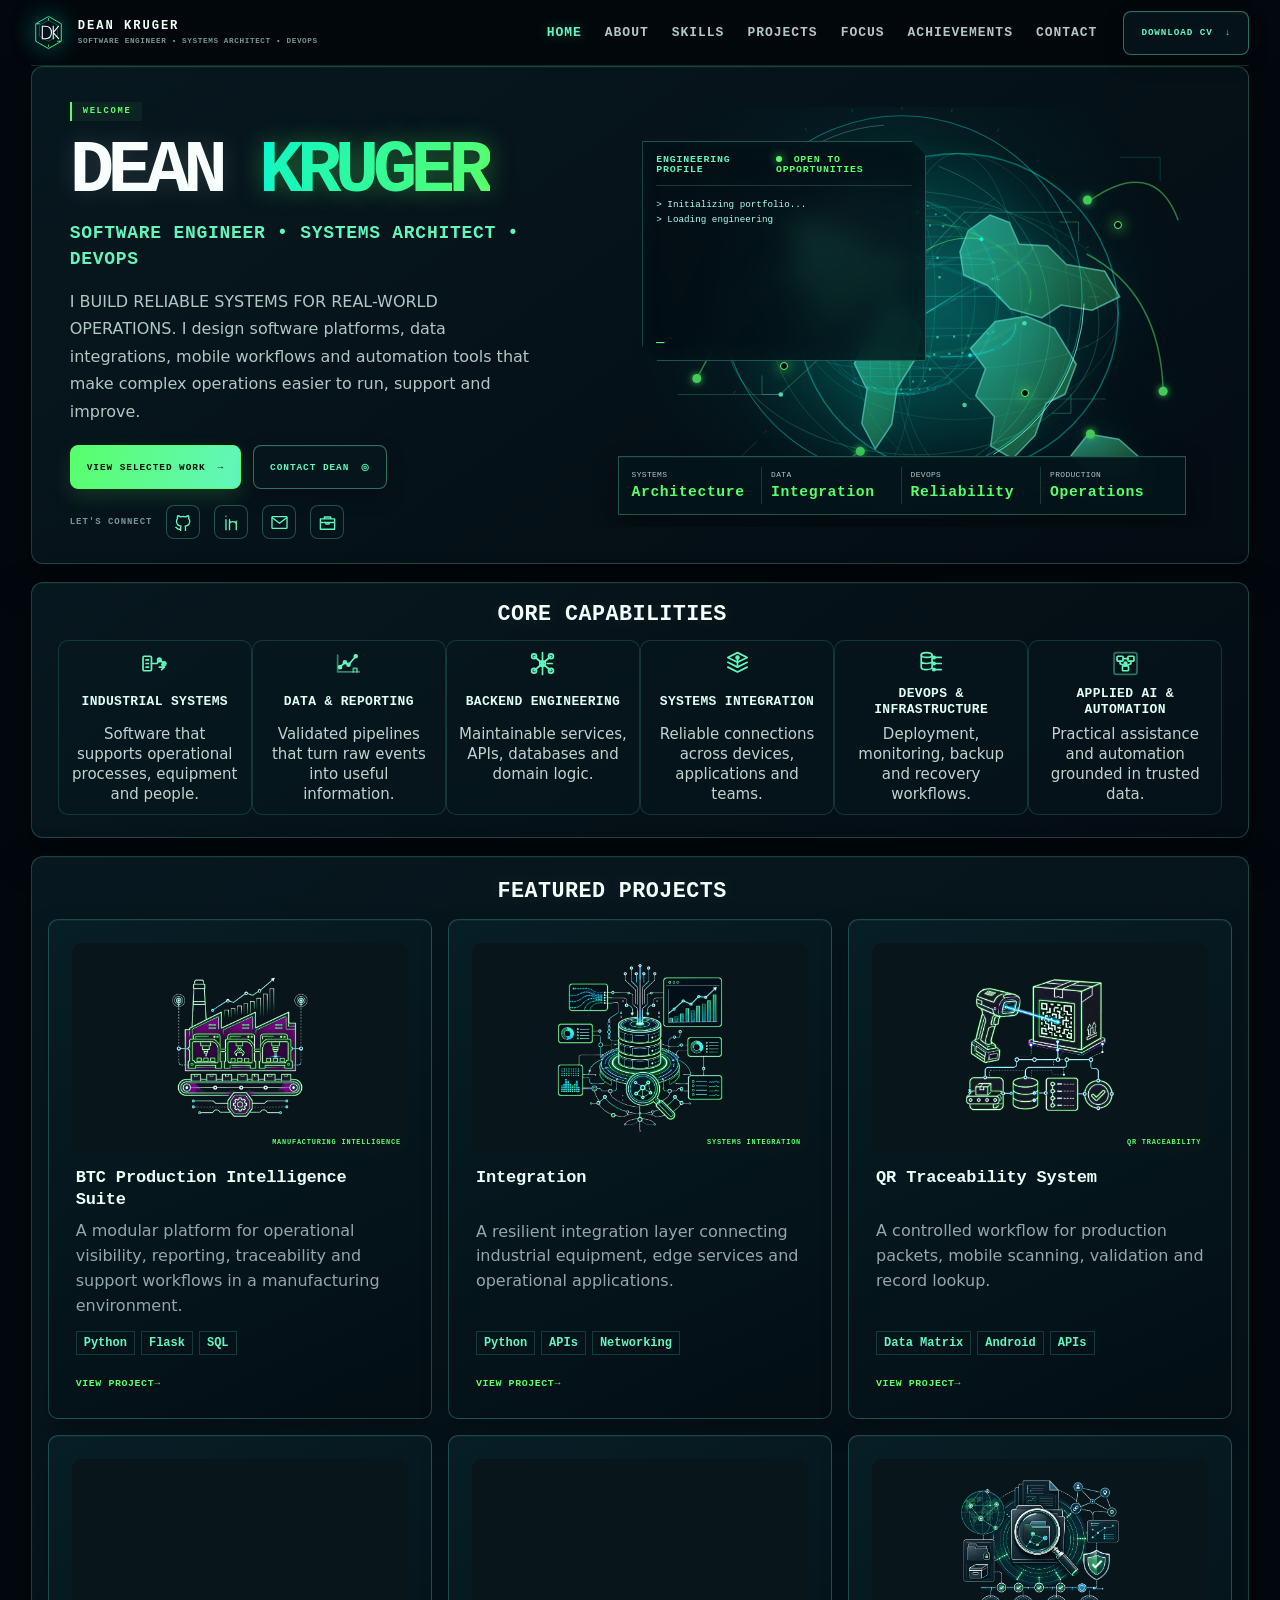
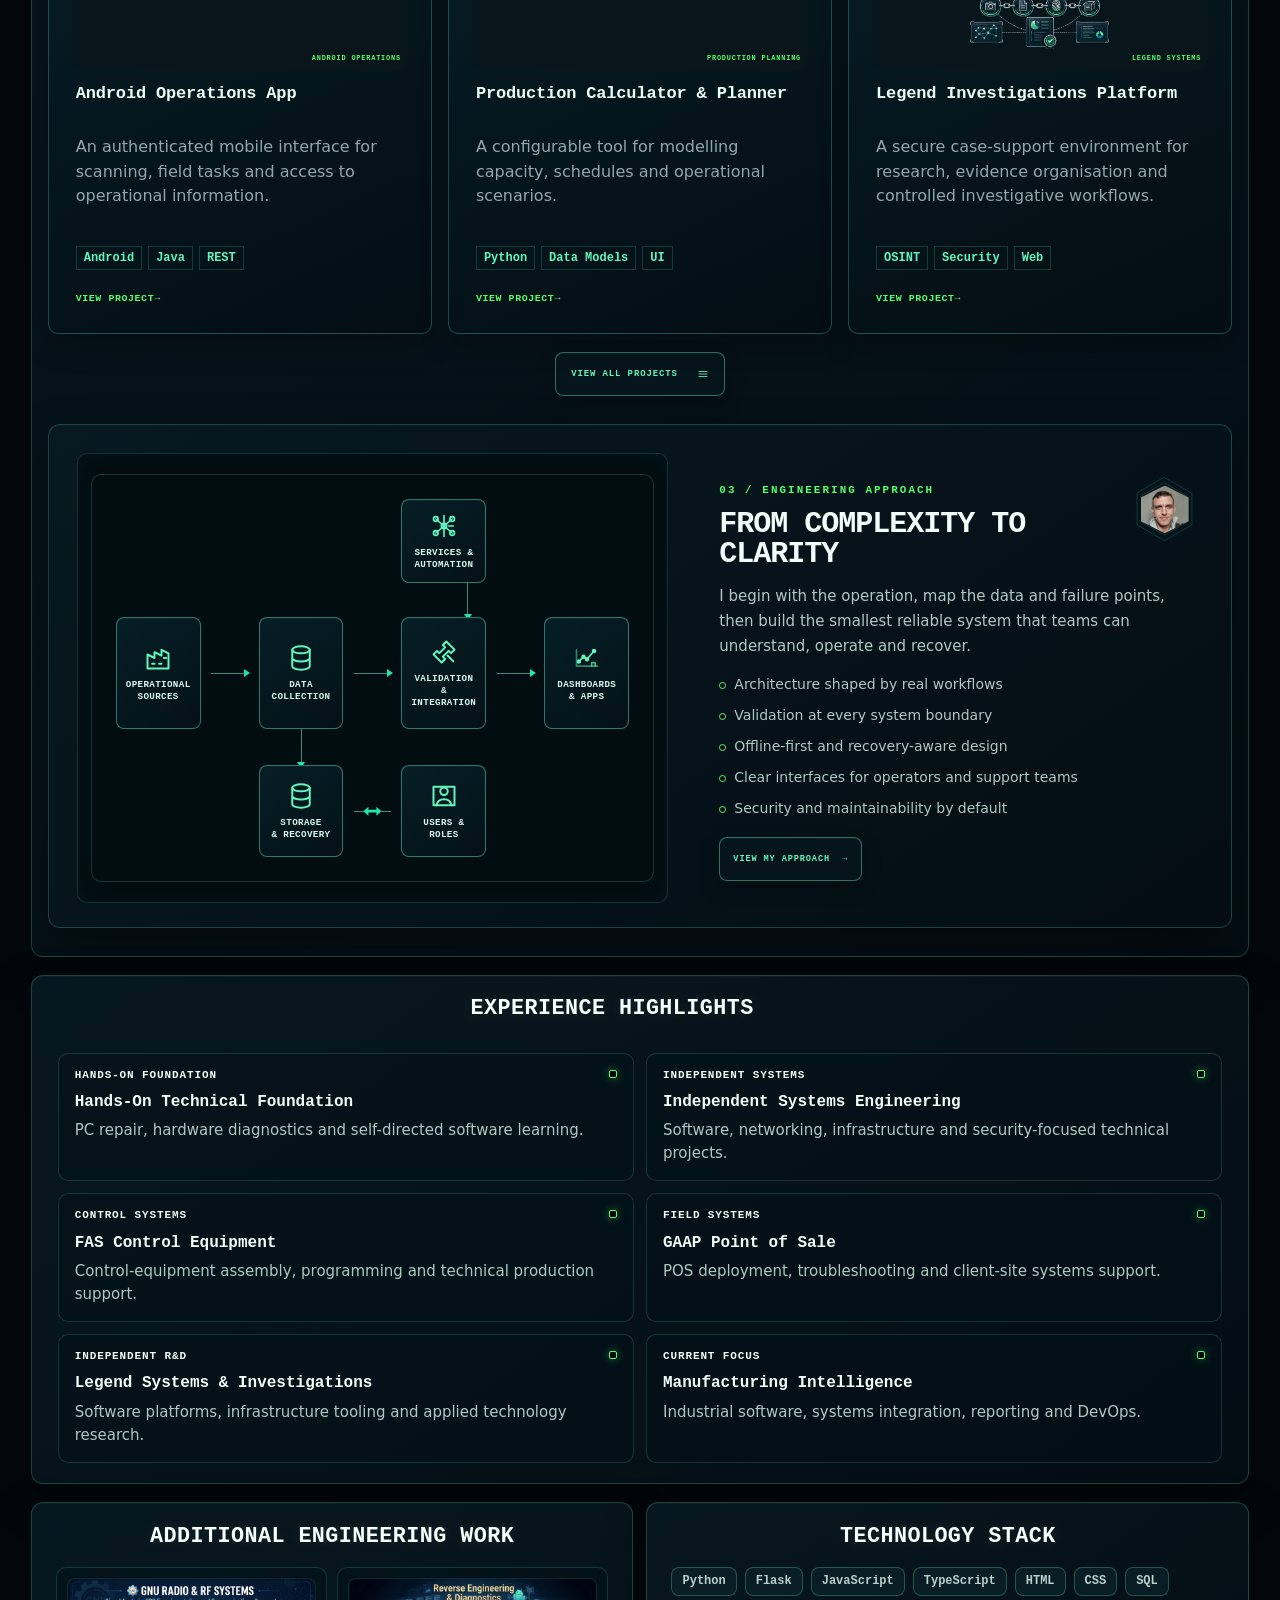
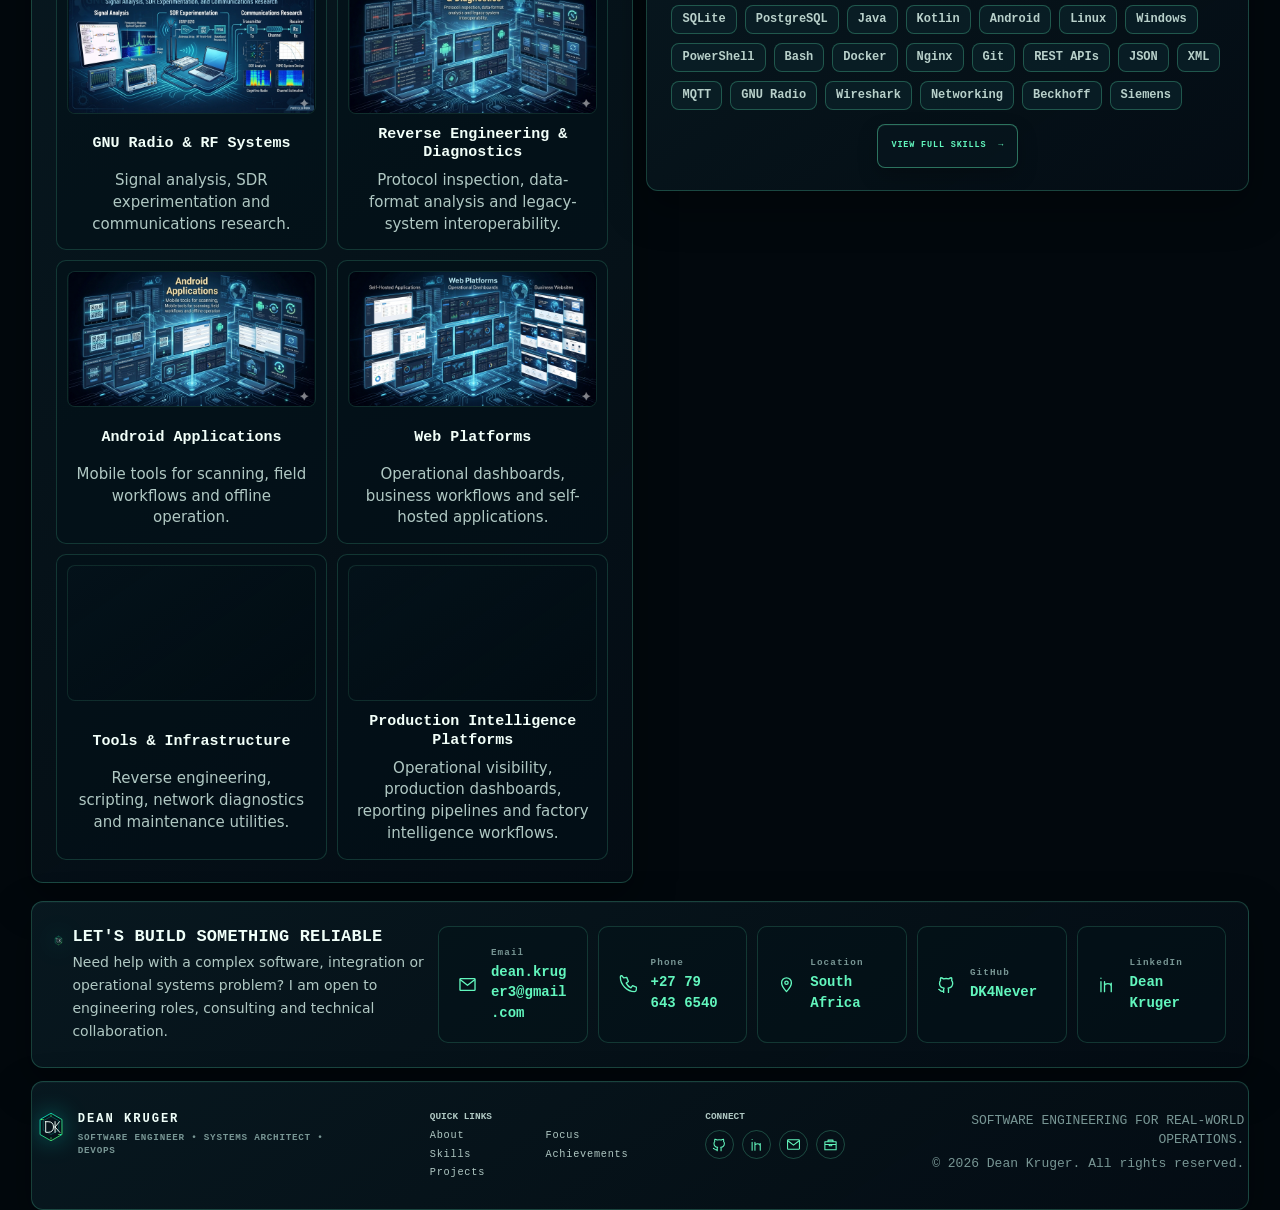
==== commit 5d3fc377: "feat(portfolio): add project hub and engineering case studies" ====
--- a/index.html
+++ b/index.html
@@ -525,7 +525,7 @@
       </div>
     </section>
 
-    <section id="skills" class="section shell panel capabilities-section">
+    <section id="skills" class="section shell panel capabilities-section"><span id="capabilities" class="anchor-target" aria-hidden="true"></span>
       <div class="section-heading"><div><span class="section-kicker">01 / ENGINEERING PROFILE</span><h2>CORE CAPABILITIES</h2></div><img class="section-divider" src="assets/graphics/section-divider.svg" alt="" aria-hidden="true"></div>
       <div class="capability-grid">
         <article class="capability"><div class="icon"><img src="assets/icons/capabilities/industrial-data.svg" alt="" aria-hidden="true"></div><h3>INDUSTRIAL SYSTEMS</h3><p>Software that supports operational processes, equipment and people.</p></article>
@@ -540,14 +540,14 @@
     <section id="projects" class="section shell panel projects-section">
       <div class="section-heading"><div><span class="section-kicker">02 / SELECTED ENGINEERING</span><h2>FEATURED PROJECTS</h2></div><img class="section-divider" src="assets/graphics/section-divider.svg" alt="" aria-hidden="true"></div>
       <div class="project-grid">
-        <article class="project-card"><div class="project-visual"><picture class="project-card__picture"><source srcset="assets/projects/web/btc-production-intelligence.webp" type="image/webp"><img class="project-card__artwork" loading="lazy" decoding="async" width="1254" height="1254" src="assets/projects/web/btc-production-intelligence.png" alt="BTC Production Intelligence Suite authored production intelligence artwork"></picture><span class="project-kicker">MANUFACTURING INTELLIGENCE</span></div><div class="project-content"><h3>BTC Production Intelligence Suite</h3><p>A modular platform for operational visibility, reporting, traceability and support workflows in a manufacturing environment.</p><div class="tags"><span>Python</span><span>Flask</span><span>SQL</span></div><a class="project-link" href="#contact">VIEW PROJECT <span aria-hidden="true">&#8594;</span></a></div></article>
-        <article class="project-card"><div class="project-visual"><picture class="project-card__picture"><source srcset="assets/projects/web/btc-integration.webp" type="image/webp"><img class="project-card__artwork" loading="lazy" decoding="async" width="1254" height="1254" src="assets/projects/web/btc-integration.png" alt="BTC systems integration authored industrial integration artwork"></picture><span class="project-kicker">SYSTEMS INTEGRATION</span></div><div class="project-content"><h3>Integration</h3><p>A resilient integration layer connecting industrial equipment, edge services and operational applications.</p><div class="tags"><span>Python</span><span>APIs</span><span>Networking</span></div><a class="project-link" href="#contact">VIEW PROJECT <span aria-hidden="true">&#8594;</span></a></div></article>
-        <article class="project-card"><div class="project-visual"><picture class="project-card__picture"><source srcset="assets/projects/web/qr-traceability.webp" type="image/webp"><img class="project-card__artwork" loading="lazy" decoding="async" width="1254" height="1254" src="assets/projects/web/qr-traceability.png" alt="QR Traceability System authored scanning and traceability artwork"></picture><span class="project-kicker">QR TRACEABILITY</span></div><div class="project-content"><h3>QR Traceability System</h3><p>A controlled workflow for production packets, mobile scanning, validation and record lookup.</p><div class="tags"><span>Data Matrix</span><span>Android</span><span>APIs</span></div><a class="project-link" href="#contact">VIEW PROJECT <span aria-hidden="true">&#8594;</span></a></div></article>
-        <article class="project-card"><div class="project-visual"><picture class="project-card__picture"><source srcset="assets/projects/web/android-operations.webp" type="image/webp"><img class="project-card__artwork" loading="lazy" decoding="async" width="1254" height="1254" src="assets/projects/web/android-operations.png" alt="Android Operations App authored mobile operations artwork"></picture><span class="project-kicker">ANDROID OPERATIONS</span></div><div class="project-content"><h3>Android Operations App</h3><p>An authenticated mobile interface for scanning, field tasks and access to operational information.</p><div class="tags"><span>Android</span><span>Java</span><span>REST</span></div><a class="project-link" href="#contact">VIEW PROJECT <span aria-hidden="true">&#8594;</span></a></div></article>
-        <article class="project-card"><div class="project-visual"><picture class="project-card__picture"><source srcset="assets/projects/web/production-calculator-planner.webp" type="image/webp"><img class="project-card__artwork" loading="lazy" decoding="async" width="1254" height="1254" src="assets/projects/web/production-calculator-planner.png" alt="Production Calculator and Planner authored capacity planning artwork"></picture><span class="project-kicker">PRODUCTION PLANNING</span></div><div class="project-content"><h3>Production Calculator &amp; Planner</h3><p>A configurable tool for modelling capacity, schedules and operational scenarios.</p><div class="tags"><span>Python</span><span>Data Models</span><span>UI</span></div><a class="project-link" href="#contact">VIEW PROJECT <span aria-hidden="true">&#8594;</span></a></div></article>
-        <article class="project-card"><div class="project-visual"><picture class="project-card__picture"><source srcset="assets/projects/web/legend-investigations-platform.webp" type="image/webp"><img class="project-card__artwork" loading="lazy" decoding="async" width="1254" height="1254" src="assets/projects/web/legend-investigations-platform.png" alt="Legend Investigations Platform authored evidence and security artwork"></picture><span class="project-kicker">LEGEND SYSTEMS</span></div><div class="project-content"><h3>Legend Investigations Platform</h3><p>A secure case-support environment for research, evidence organisation and controlled investigative workflows.</p><div class="tags"><span>OSINT</span><span>Security</span><span>Web</span></div><a class="project-link" href="#contact">VIEW PROJECT <span aria-hidden="true">&#8594;</span></a></div></article>
+        <article class="project-card"><div class="project-visual"><picture class="project-card__picture"><source srcset="assets/projects/web/btc-production-intelligence.webp" type="image/webp"><img class="project-card__artwork" loading="lazy" decoding="async" width="1254" height="1254" src="assets/projects/web/btc-production-intelligence.png" alt="BTC Production Intelligence Suite authored production intelligence artwork"></picture><span class="project-kicker">MANUFACTURING INTELLIGENCE</span></div><div class="project-content"><h3>BTC Production Intelligence Suite</h3><p>A modular platform for operational visibility, reporting, traceability and support workflows in a manufacturing environment.</p><div class="tags"><span>Python</span><span>Flask</span><span>SQL</span></div><a class="project-link" href="projects/btc-production-intelligence/">VIEW PROJECT <span aria-hidden="true">&#8594;</span></a></div></article>
+        <article class="project-card"><div class="project-visual"><picture class="project-card__picture"><source srcset="assets/projects/web/btc-integration.webp" type="image/webp"><img class="project-card__artwork" loading="lazy" decoding="async" width="1254" height="1254" src="assets/projects/web/btc-integration.png" alt="BTC systems integration authored industrial integration artwork"></picture><span class="project-kicker">SYSTEMS INTEGRATION</span></div><div class="project-content"><h3>Integration</h3><p>A resilient integration layer connecting industrial equipment, edge services and operational applications.</p><div class="tags"><span>Python</span><span>APIs</span><span>Networking</span></div><a class="project-link" href="projects/industrial-integration/">VIEW PROJECT <span aria-hidden="true">&#8594;</span></a></div></article>
+        <article class="project-card"><div class="project-visual"><picture class="project-card__picture"><source srcset="assets/projects/web/qr-traceability.webp" type="image/webp"><img class="project-card__artwork" loading="lazy" decoding="async" width="1254" height="1254" src="assets/projects/web/qr-traceability.png" alt="QR Traceability System authored scanning and traceability artwork"></picture><span class="project-kicker">QR TRACEABILITY</span></div><div class="project-content"><h3>QR Traceability System</h3><p>A controlled workflow for production packets, mobile scanning, validation and record lookup.</p><div class="tags"><span>Data Matrix</span><span>Android</span><span>APIs</span></div><a class="project-link" href="projects/qr-traceability/">VIEW PROJECT <span aria-hidden="true">&#8594;</span></a></div></article>
+        <article class="project-card"><div class="project-visual"><picture class="project-card__picture"><source srcset="assets/projects/web/android-operations.webp" type="image/webp"><img class="project-card__artwork" loading="lazy" decoding="async" width="1254" height="1254" src="assets/projects/web/android-operations.png" alt="Android Operations App authored mobile operations artwork"></picture><span class="project-kicker">ANDROID OPERATIONS</span></div><div class="project-content"><h3>Android Operations App</h3><p>An authenticated mobile interface for scanning, field tasks and access to operational information.</p><div class="tags"><span>Android</span><span>Java</span><span>REST</span></div><a class="project-link" href="projects/android-operations/">VIEW PROJECT <span aria-hidden="true">&#8594;</span></a></div></article>
+        <article class="project-card"><div class="project-visual"><picture class="project-card__picture"><source srcset="assets/projects/web/production-calculator-planner.webp" type="image/webp"><img class="project-card__artwork" loading="lazy" decoding="async" width="1254" height="1254" src="assets/projects/web/production-calculator-planner.png" alt="Production Calculator and Planner authored capacity planning artwork"></picture><span class="project-kicker">PRODUCTION PLANNING</span></div><div class="project-content"><h3>Production Calculator &amp; Planner</h3><p>A configurable tool for modelling capacity, schedules and operational scenarios.</p><div class="tags"><span>Python</span><span>Data Models</span><span>UI</span></div><a class="project-link" href="projects/production-calculator/">VIEW PROJECT <span aria-hidden="true">&#8594;</span></a></div></article>
+        <article class="project-card"><div class="project-visual"><picture class="project-card__picture"><source srcset="assets/projects/web/legend-investigations-platform.webp" type="image/webp"><img class="project-card__artwork" loading="lazy" decoding="async" width="1254" height="1254" src="assets/projects/web/legend-investigations-platform.png" alt="Legend Investigations Platform authored evidence and security artwork"></picture><span class="project-kicker">LEGEND SYSTEMS</span></div><div class="project-content"><h3>Legend Investigations Platform</h3><p>A secure case-support environment for research, evidence organisation and controlled investigative workflows.</p><div class="tags"><span>OSINT</span><span>Security</span><span>Web</span></div><a class="project-link" href="projects/legend-investigations/">VIEW PROJECT <span aria-hidden="true">&#8594;</span></a></div></article>
       </div>
-      <div class="center"><a class="outline-btn" href="#contact">VIEW ALL PROJECTS <span class="grid-icon" aria-hidden="true"><img src="assets/icons/menu.svg" alt=""></span></a></div>
+      <div class="center"><a class="outline-btn" href="projects/">VIEW ALL PROJECTS <span class="grid-icon" aria-hidden="true"><img src="assets/icons/menu.svg" alt=""></span></a></div>
 
       <section id="focus" class="project-architecture" aria-labelledby="flow-title" aria-describedby="flow-description">
         <span id="about" class="anchor-target" aria-hidden="true"></span>
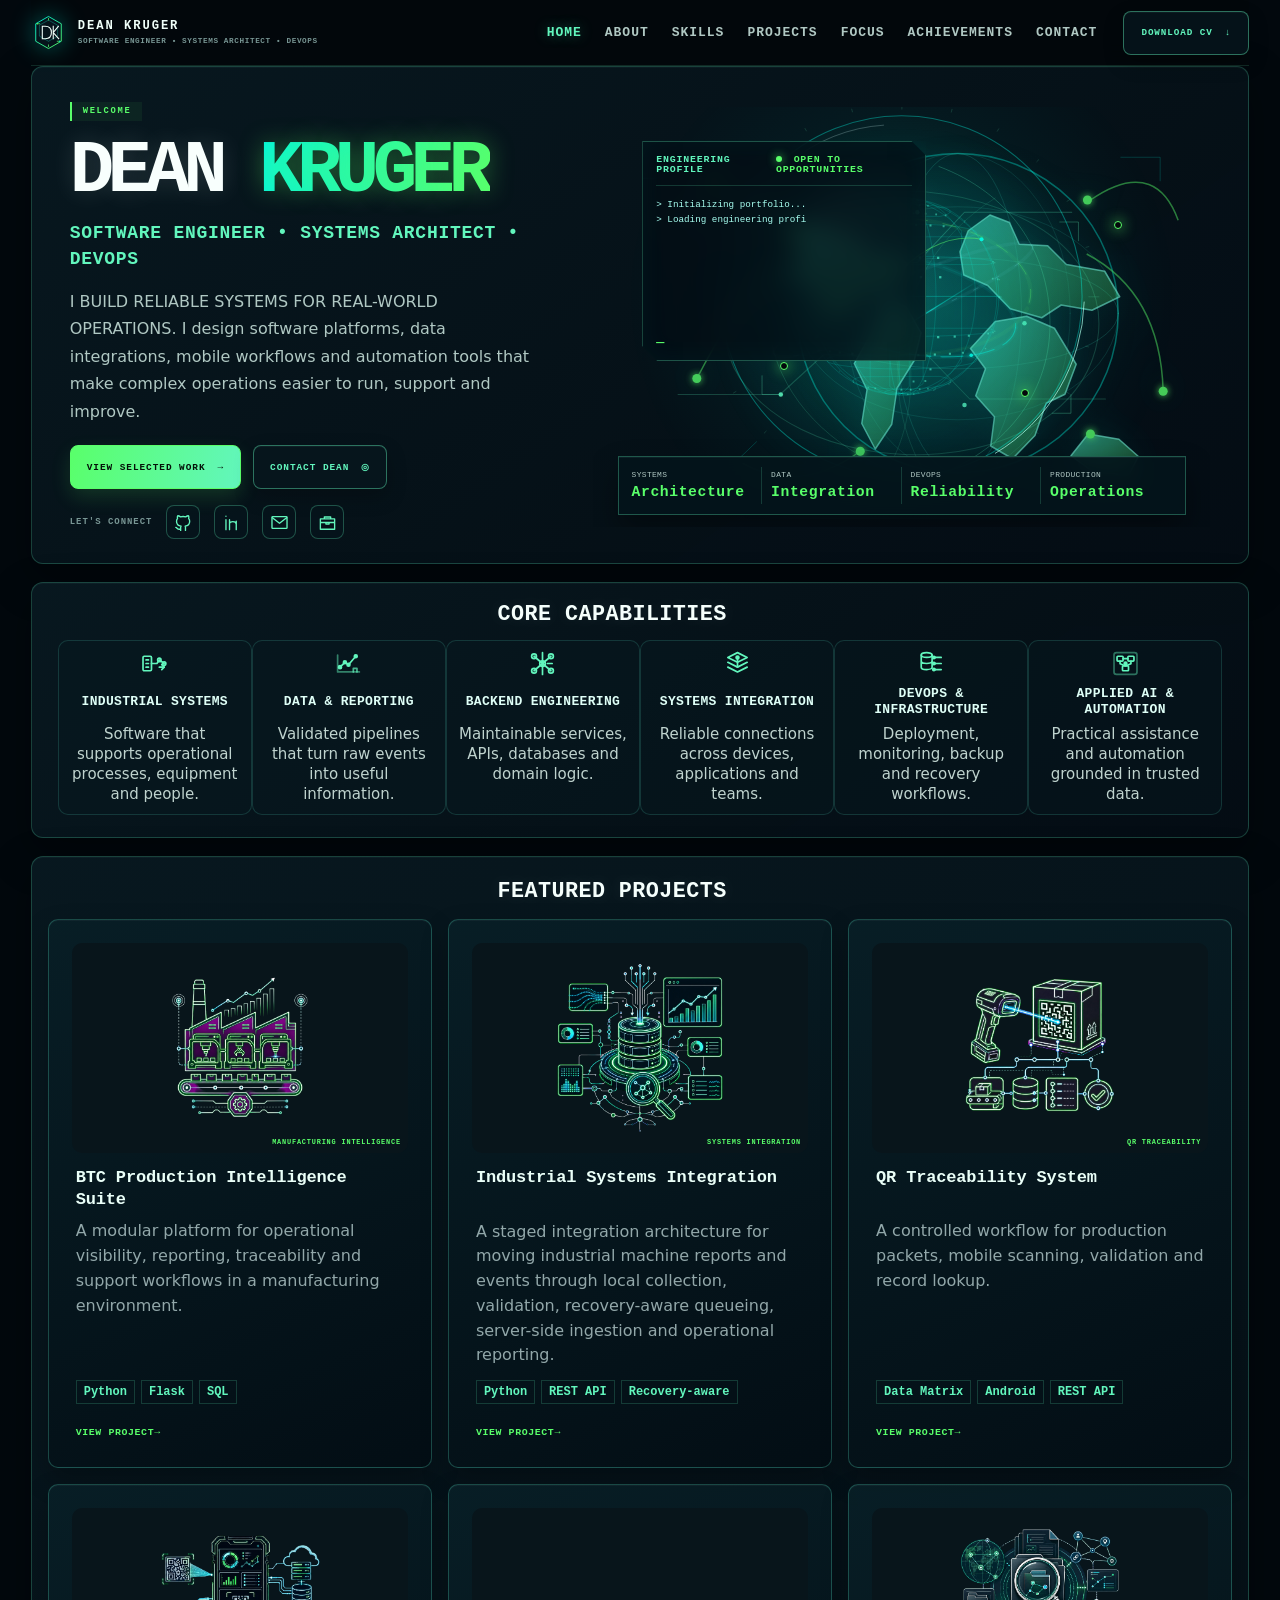
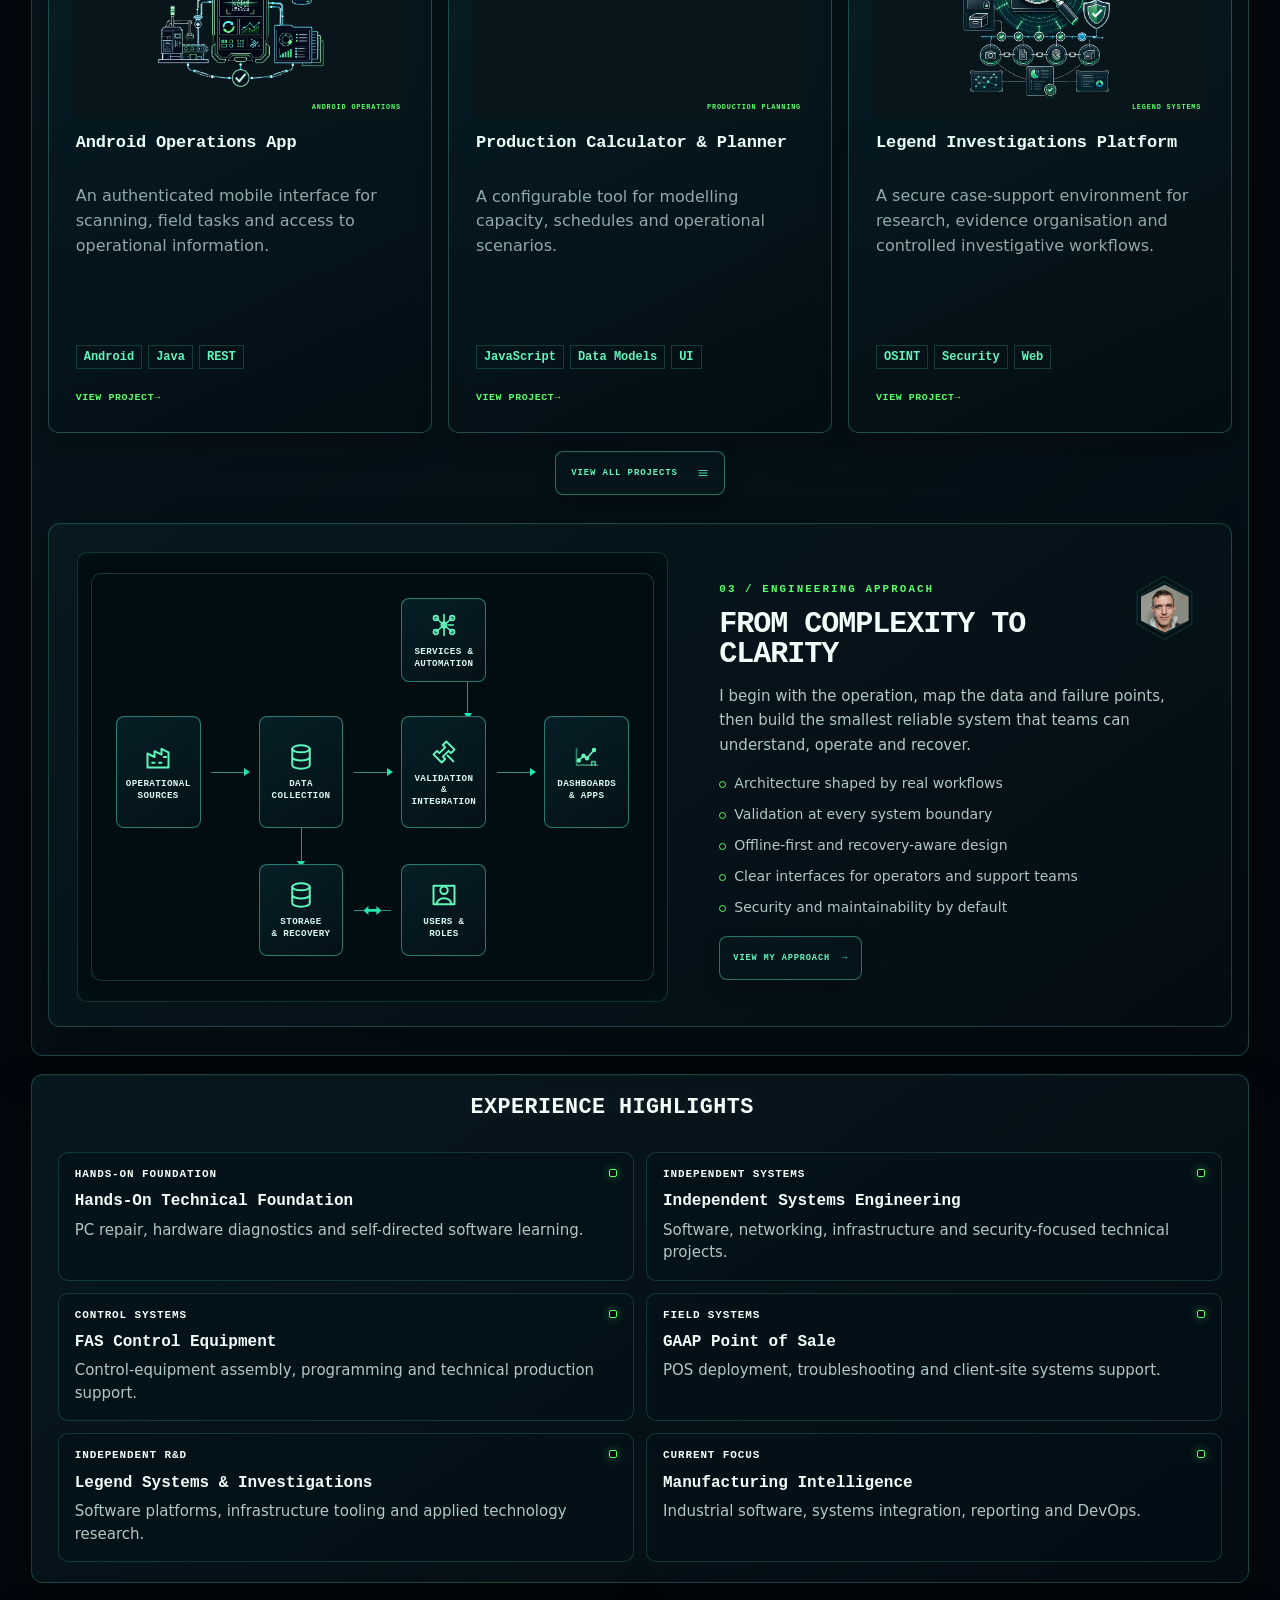
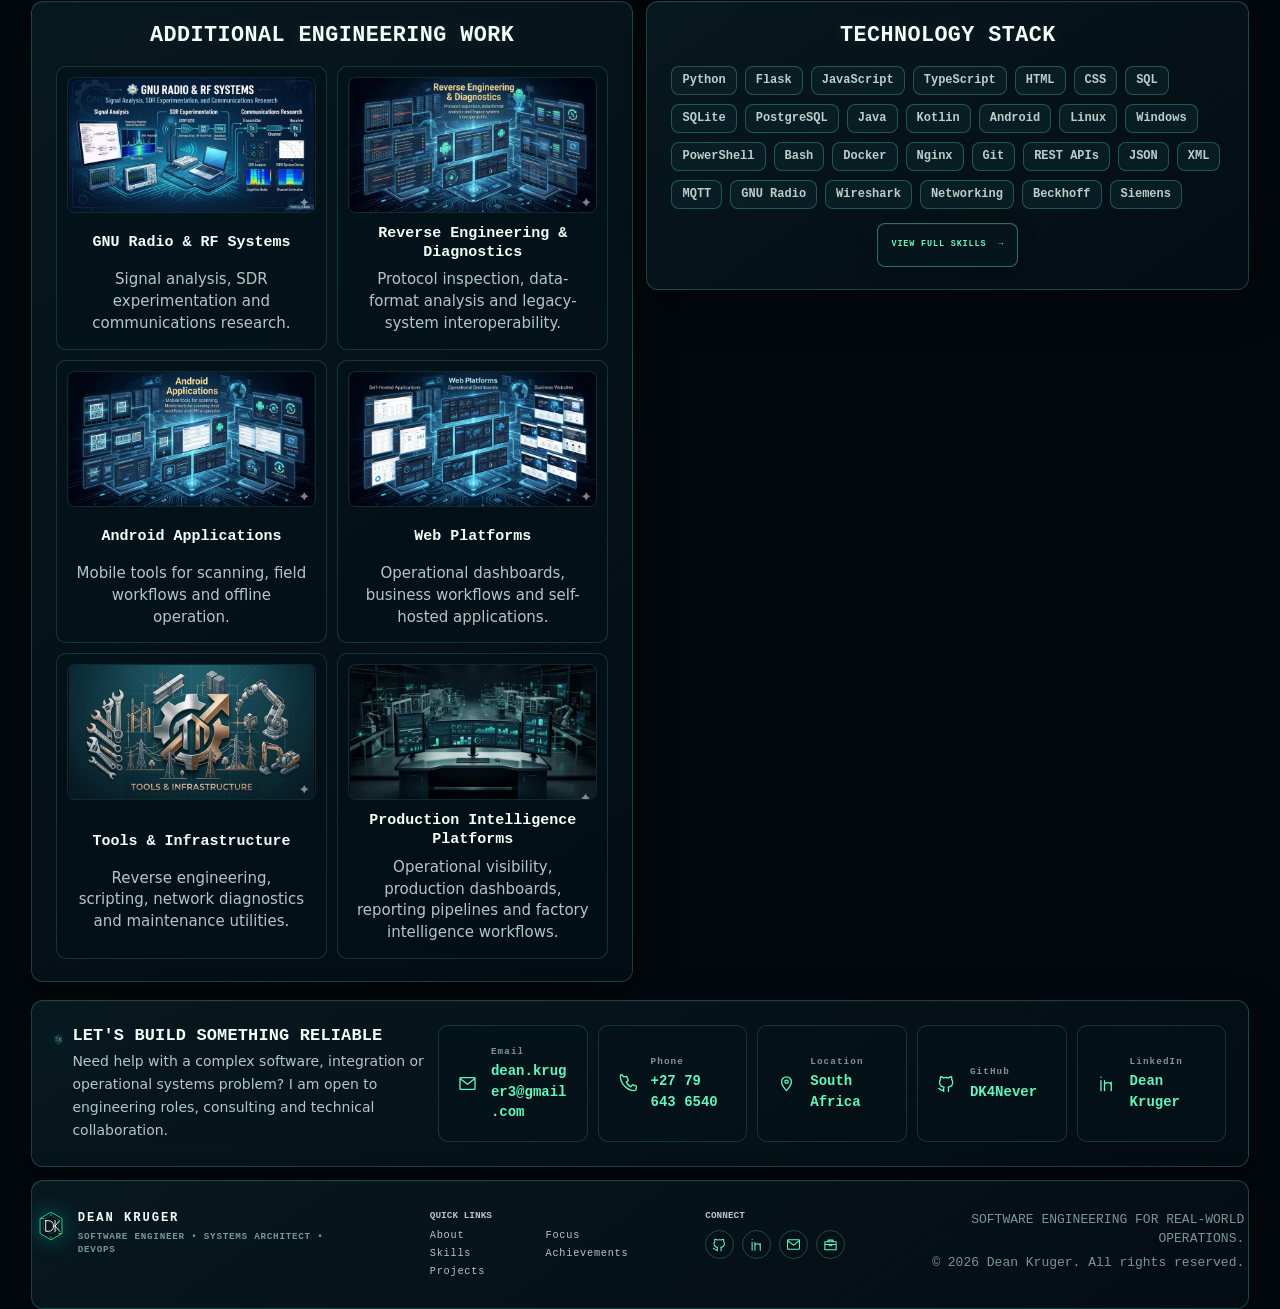
==== commit ff5cd6b8: "feat(portfolio): add verified project case studies and demos" ====
--- a/index.html
+++ b/index.html
@@ -541,10 +541,10 @@
       <div class="section-heading"><div><span class="section-kicker">02 / SELECTED ENGINEERING</span><h2>FEATURED PROJECTS</h2></div><img class="section-divider" src="assets/graphics/section-divider.svg" alt="" aria-hidden="true"></div>
       <div class="project-grid">
         <article class="project-card"><div class="project-visual"><picture class="project-card__picture"><source srcset="assets/projects/web/btc-production-intelligence.webp" type="image/webp"><img class="project-card__artwork" loading="lazy" decoding="async" width="1254" height="1254" src="assets/projects/web/btc-production-intelligence.png" alt="BTC Production Intelligence Suite authored production intelligence artwork"></picture><span class="project-kicker">MANUFACTURING INTELLIGENCE</span></div><div class="project-content"><h3>BTC Production Intelligence Suite</h3><p>A modular platform for operational visibility, reporting, traceability and support workflows in a manufacturing environment.</p><div class="tags"><span>Python</span><span>Flask</span><span>SQL</span></div><a class="project-link" href="projects/btc-production-intelligence/">VIEW PROJECT <span aria-hidden="true">&#8594;</span></a></div></article>
-        <article class="project-card"><div class="project-visual"><picture class="project-card__picture"><source srcset="assets/projects/web/btc-integration.webp" type="image/webp"><img class="project-card__artwork" loading="lazy" decoding="async" width="1254" height="1254" src="assets/projects/web/btc-integration.png" alt="BTC systems integration authored industrial integration artwork"></picture><span class="project-kicker">SYSTEMS INTEGRATION</span></div><div class="project-content"><h3>Integration</h3><p>A resilient integration layer connecting industrial equipment, edge services and operational applications.</p><div class="tags"><span>Python</span><span>APIs</span><span>Networking</span></div><a class="project-link" href="projects/industrial-integration/">VIEW PROJECT <span aria-hidden="true">&#8594;</span></a></div></article>
-        <article class="project-card"><div class="project-visual"><picture class="project-card__picture"><source srcset="assets/projects/web/qr-traceability.webp" type="image/webp"><img class="project-card__artwork" loading="lazy" decoding="async" width="1254" height="1254" src="assets/projects/web/qr-traceability.png" alt="QR Traceability System authored scanning and traceability artwork"></picture><span class="project-kicker">QR TRACEABILITY</span></div><div class="project-content"><h3>QR Traceability System</h3><p>A controlled workflow for production packets, mobile scanning, validation and record lookup.</p><div class="tags"><span>Data Matrix</span><span>Android</span><span>APIs</span></div><a class="project-link" href="projects/qr-traceability/">VIEW PROJECT <span aria-hidden="true">&#8594;</span></a></div></article>
+        <article class="project-card"><div class="project-visual"><picture class="project-card__picture"><source srcset="assets/projects/web/btc-integration.webp" type="image/webp"><img class="project-card__artwork" loading="lazy" decoding="async" width="1254" height="1254" src="assets/projects/web/btc-integration.png" alt="BTC systems integration authored industrial integration artwork"></picture><span class="project-kicker">SYSTEMS INTEGRATION</span></div><div class="project-content"><h3>Industrial Systems Integration</h3><p>A staged integration architecture for moving industrial machine reports and events through local collection, validation, recovery-aware queueing, server-side ingestion and operational reporting.</p><div class="tags"><span>Python</span><span>REST API</span><span>Recovery-aware</span></div><a class="project-link" href="projects/industrial-integration/">VIEW PROJECT <span aria-hidden="true">&#8594;</span></a></div></article>
+        <article class="project-card"><div class="project-visual"><picture class="project-card__picture"><source srcset="assets/projects/web/qr-traceability.webp" type="image/webp"><img class="project-card__artwork" loading="lazy" decoding="async" width="1254" height="1254" src="assets/projects/web/qr-traceability.png" alt="QR Traceability System authored scanning and traceability artwork"></picture><span class="project-kicker">QR TRACEABILITY</span></div><div class="project-content"><h3>QR Traceability System</h3><p>A controlled workflow for production packets, mobile scanning, validation and record lookup.</p><div class="tags"><span>Data Matrix</span><span>Android</span><span>REST API</span></div><a class="project-link" href="projects/qr-traceability/">VIEW PROJECT <span aria-hidden="true">&#8594;</span></a></div></article>
         <article class="project-card"><div class="project-visual"><picture class="project-card__picture"><source srcset="assets/projects/web/android-operations.webp" type="image/webp"><img class="project-card__artwork" loading="lazy" decoding="async" width="1254" height="1254" src="assets/projects/web/android-operations.png" alt="Android Operations App authored mobile operations artwork"></picture><span class="project-kicker">ANDROID OPERATIONS</span></div><div class="project-content"><h3>Android Operations App</h3><p>An authenticated mobile interface for scanning, field tasks and access to operational information.</p><div class="tags"><span>Android</span><span>Java</span><span>REST</span></div><a class="project-link" href="projects/android-operations/">VIEW PROJECT <span aria-hidden="true">&#8594;</span></a></div></article>
-        <article class="project-card"><div class="project-visual"><picture class="project-card__picture"><source srcset="assets/projects/web/production-calculator-planner.webp" type="image/webp"><img class="project-card__artwork" loading="lazy" decoding="async" width="1254" height="1254" src="assets/projects/web/production-calculator-planner.png" alt="Production Calculator and Planner authored capacity planning artwork"></picture><span class="project-kicker">PRODUCTION PLANNING</span></div><div class="project-content"><h3>Production Calculator &amp; Planner</h3><p>A configurable tool for modelling capacity, schedules and operational scenarios.</p><div class="tags"><span>Python</span><span>Data Models</span><span>UI</span></div><a class="project-link" href="projects/production-calculator/">VIEW PROJECT <span aria-hidden="true">&#8594;</span></a></div></article>
+        <article class="project-card"><div class="project-visual"><picture class="project-card__picture"><source srcset="assets/projects/web/production-calculator-planner.webp" type="image/webp"><img class="project-card__artwork" loading="lazy" decoding="async" width="1254" height="1254" src="assets/projects/web/production-calculator-planner.png" alt="Production Calculator and Planner authored capacity planning artwork"></picture><span class="project-kicker">PRODUCTION PLANNING</span></div><div class="project-content"><h3>Production Calculator &amp; Planner</h3><p>A configurable tool for modelling capacity, schedules and operational scenarios.</p><div class="tags"><span>JavaScript</span><span>Data Models</span><span>UI</span></div><a class="project-link" href="projects/production-calculator/">VIEW PROJECT <span aria-hidden="true">&#8594;</span></a></div></article>
         <article class="project-card"><div class="project-visual"><picture class="project-card__picture"><source srcset="assets/projects/web/legend-investigations-platform.webp" type="image/webp"><img class="project-card__artwork" loading="lazy" decoding="async" width="1254" height="1254" src="assets/projects/web/legend-investigations-platform.png" alt="Legend Investigations Platform authored evidence and security artwork"></picture><span class="project-kicker">LEGEND SYSTEMS</span></div><div class="project-content"><h3>Legend Investigations Platform</h3><p>A secure case-support environment for research, evidence organisation and controlled investigative workflows.</p><div class="tags"><span>OSINT</span><span>Security</span><span>Web</span></div><a class="project-link" href="projects/legend-investigations/">VIEW PROJECT <span aria-hidden="true">&#8594;</span></a></div></article>
       </div>
       <div class="center"><a class="outline-btn" href="projects/">VIEW ALL PROJECTS <span class="grid-icon" aria-hidden="true"><img src="assets/icons/menu.svg" alt=""></span></a></div>
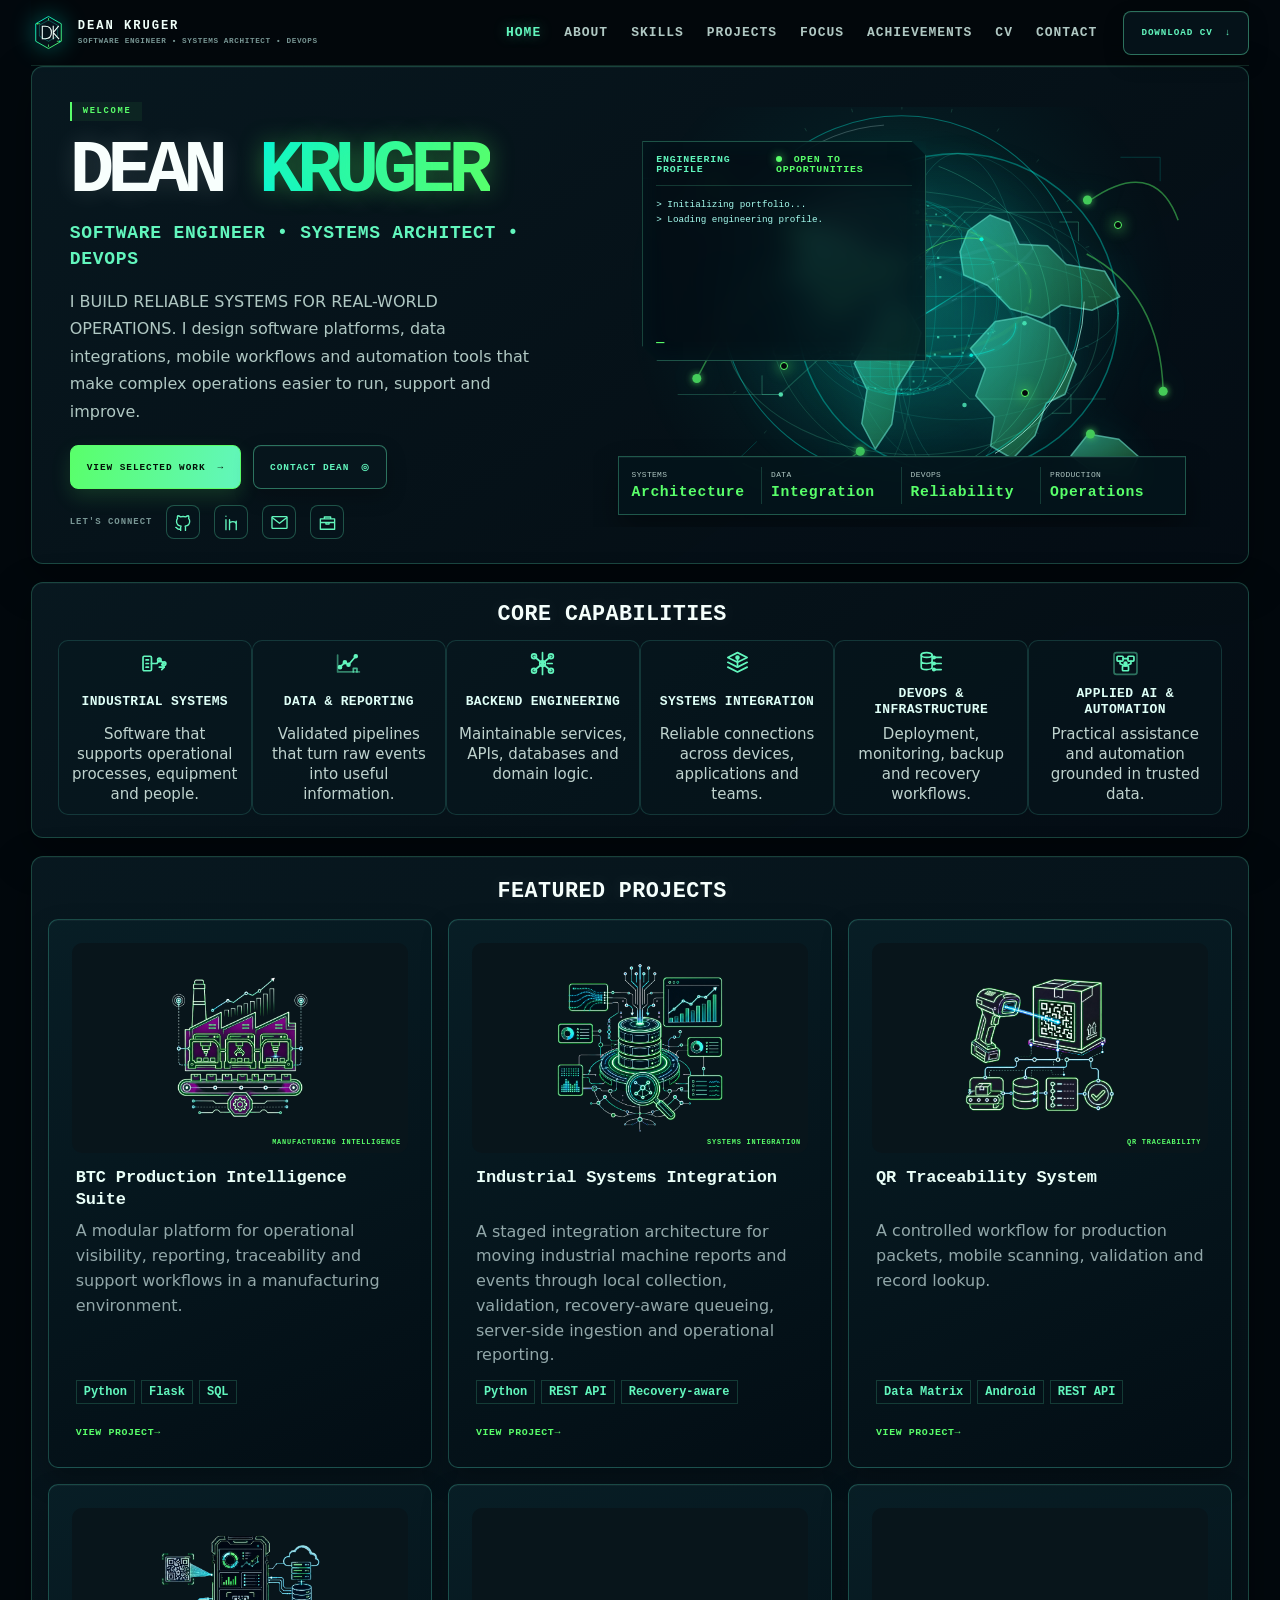
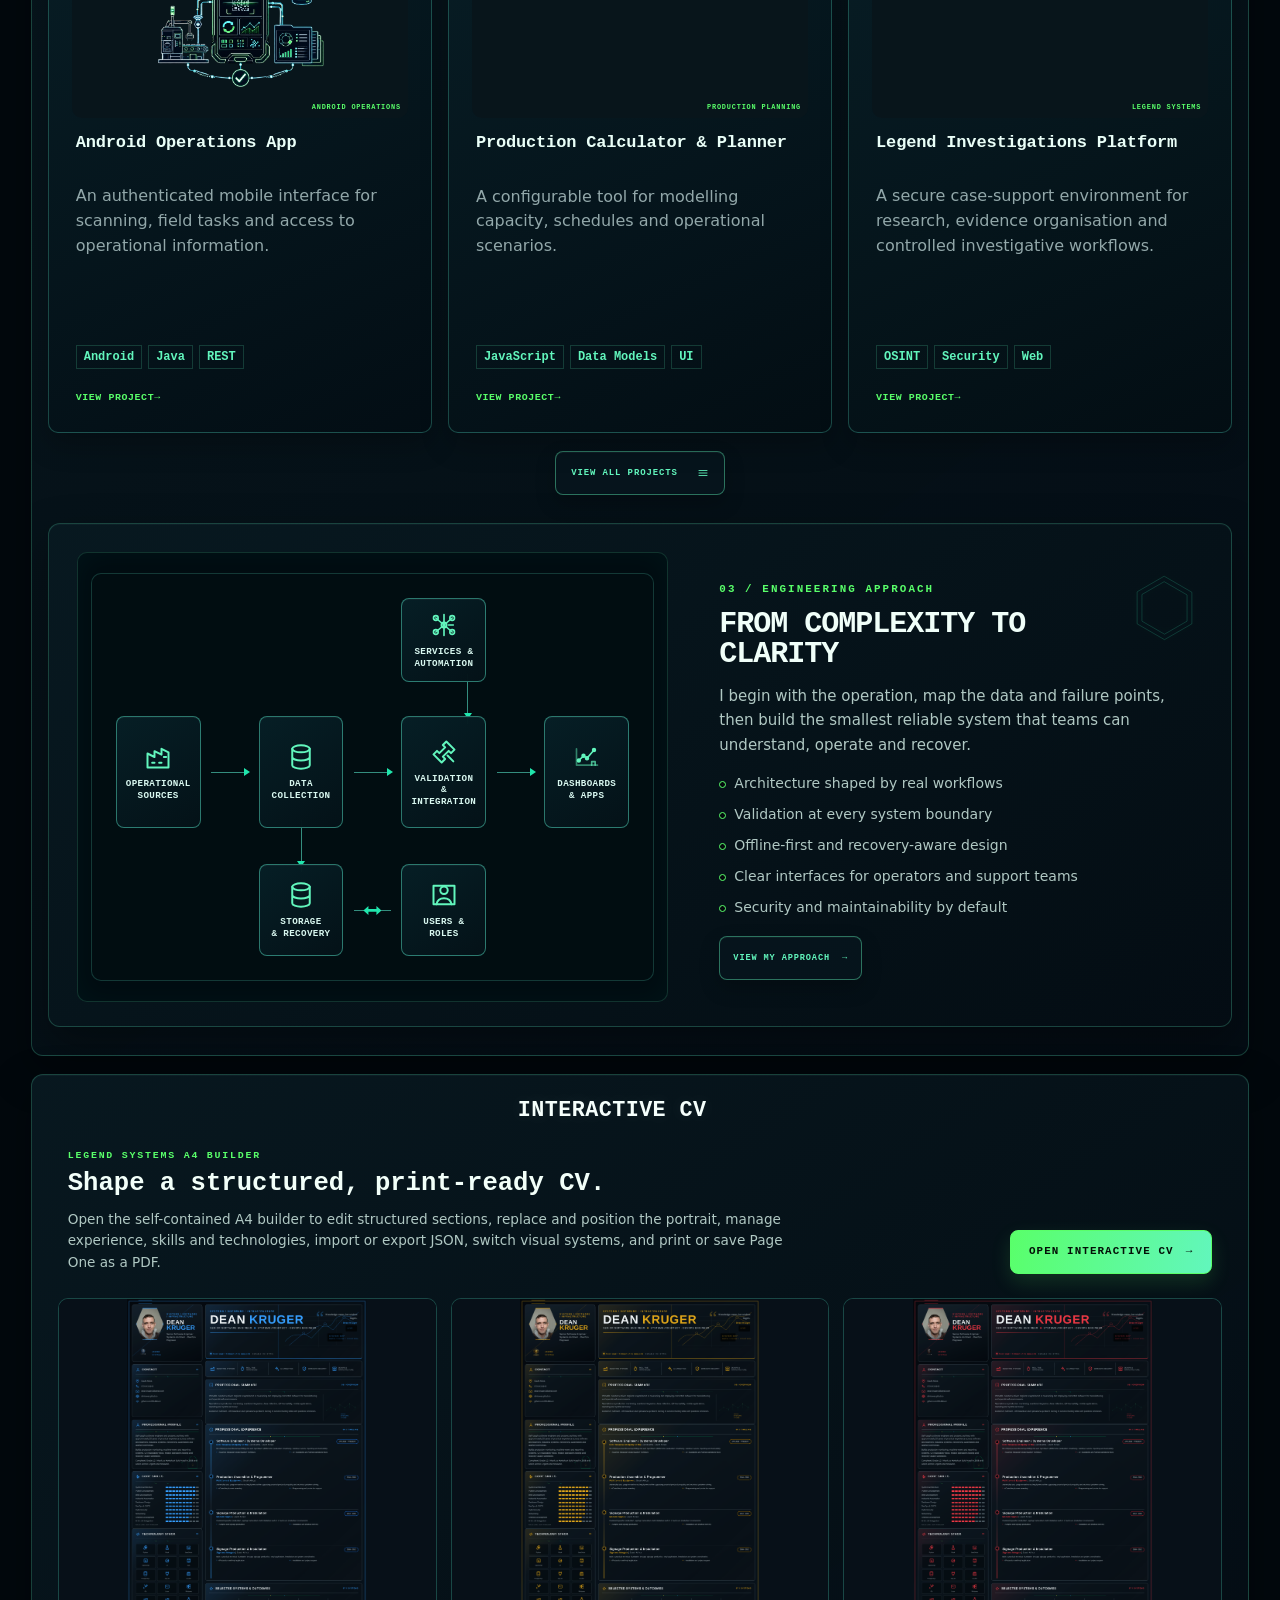
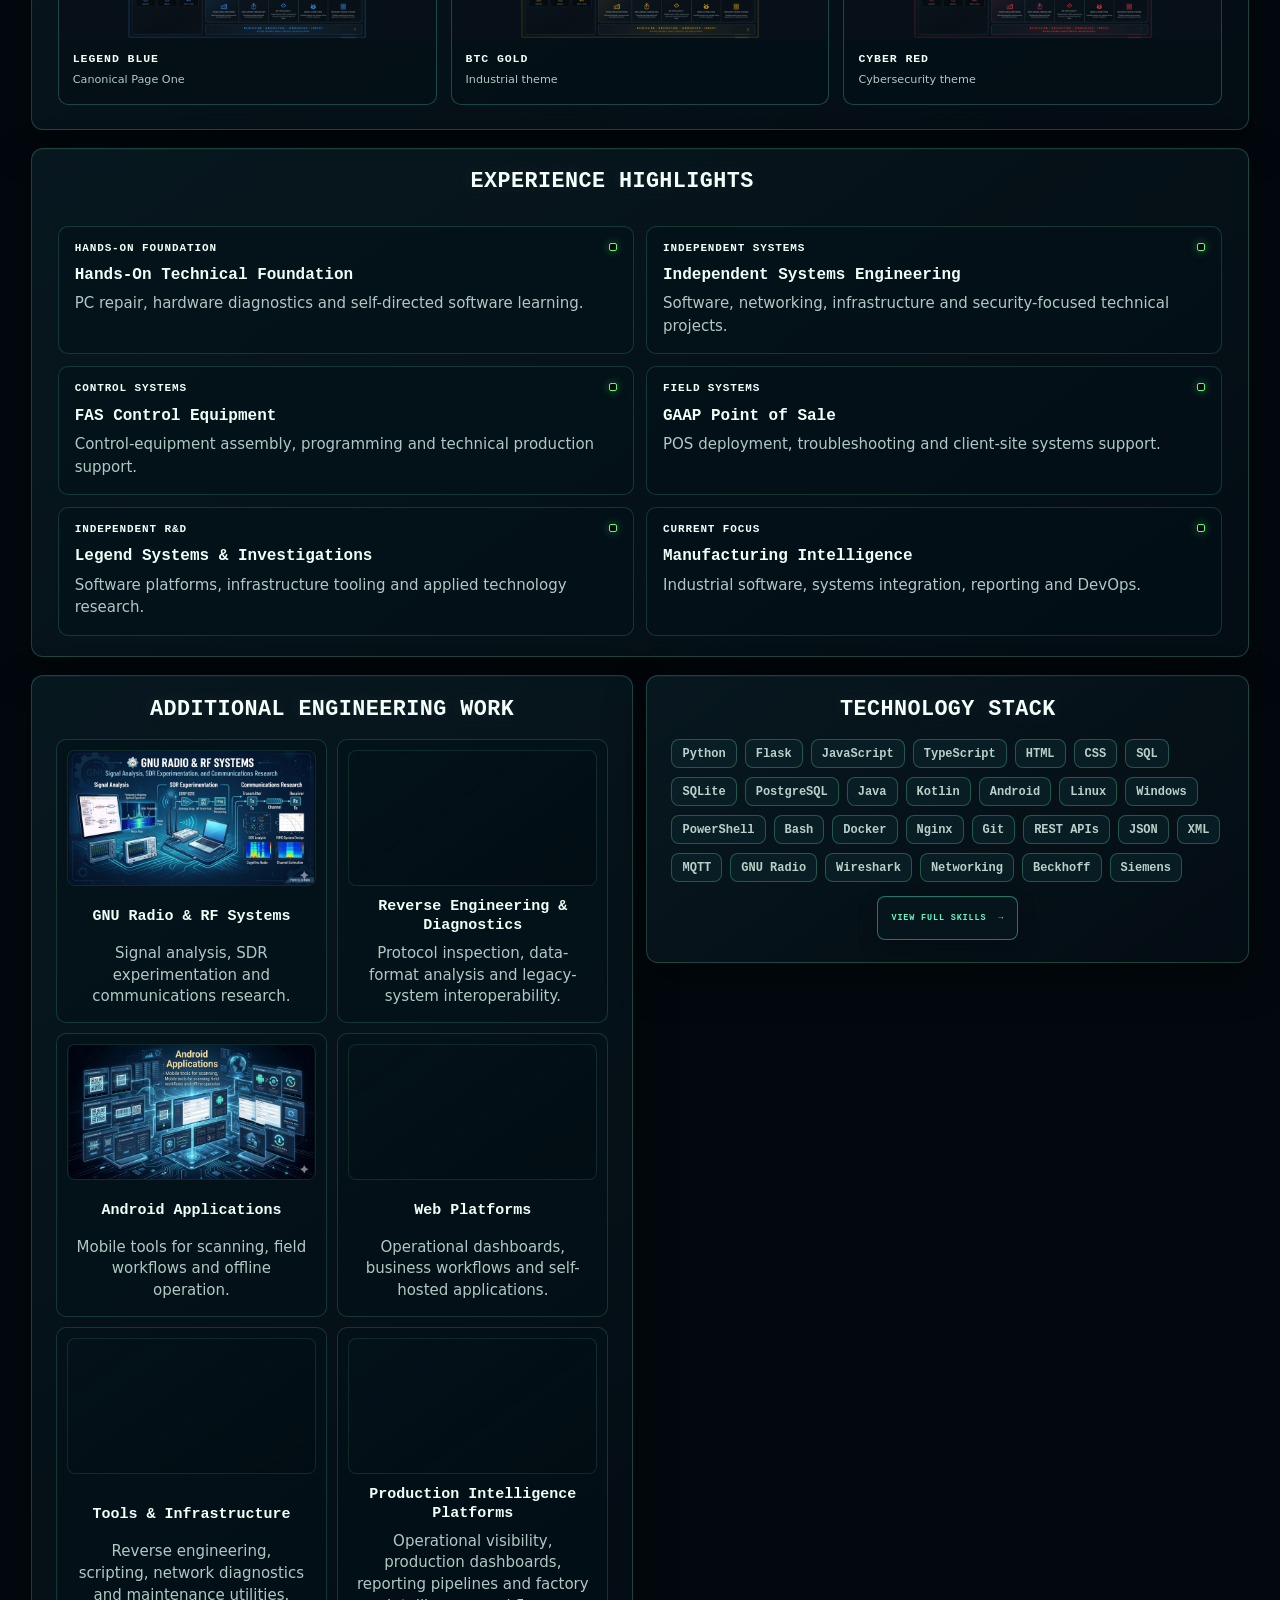
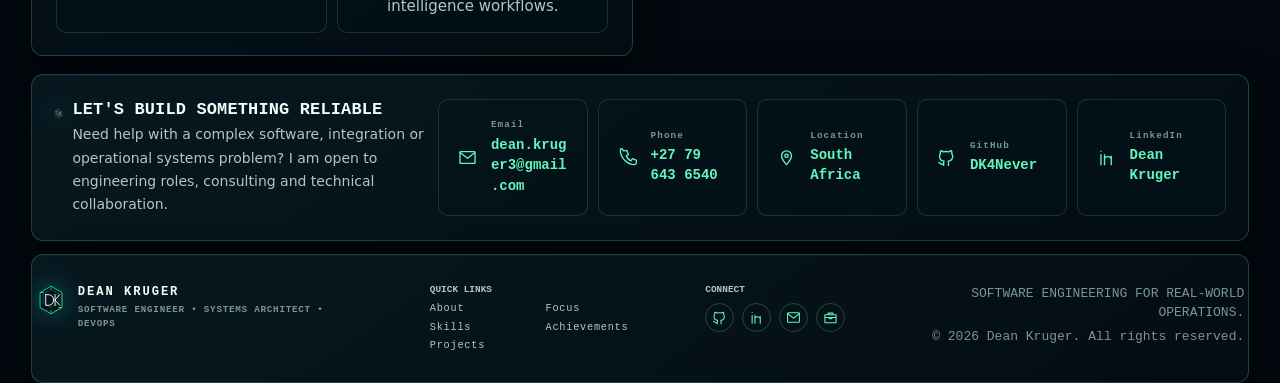
==== commit b9aa0e25: "feat(portfolio): integrate interactive CV" ====
--- a/index.html
+++ b/index.html
@@ -476,6 +476,7 @@
         <a href="#projects">PROJECTS</a>
         <a href="#focus">FOCUS</a>
         <a href="#achievements">ACHIEVEMENTS</a>
+        <a href="#interactive-cv">CV</a>
         <a href="#contact">CONTACT</a>
       </nav>
       <a class="outline-btn desktop-only" href="dean-green-master-cv/Dean-Kruger-Green-Master-CV.pdf" download>DOWNLOAD CV <span aria-hidden="true">&#8595;</span></a>
@@ -595,6 +596,68 @@
         </div>
       </section>
     </section>
+    <section id="interactive-cv" class="section shell panel interactive-cv-section">
+      <div class="section-heading">
+        <div>
+          <span class="section-kicker">EDITABLE DOCUMENT / PAGE ONE</span>
+          <h2>INTERACTIVE CV</h2>
+        </div>
+        <img class="section-divider" src="assets/graphics/section-divider.svg" alt="" aria-hidden="true">
+      </div>
+
+      <div class="interactive-cv-intro">
+        <div>
+          <p class="interactive-cv-kicker">LEGEND SYSTEMS A4 BUILDER</p>
+          <h3>Shape a structured, print-ready CV.</h3>
+          <p>
+            Open the self-contained A4 builder to edit structured sections,
+            replace and position the portrait, manage experience, skills and
+            technologies, import or export JSON, switch visual systems, and
+            print or save Page One as a PDF.
+          </p>
+        </div>
+
+        <a class="primary-btn" href="cv/">
+          OPEN INTERACTIVE CV <span aria-hidden="true">&#8594;</span>
+        </a>
+      </div>
+
+      <div class="interactive-cv-grid">
+        <a class="cv-preview-card" href="cv/?theme=blue">
+          <img src="cv/previews/page-one-blue.png"
+               width="2479"
+               height="3508"
+               alt="Legend Blue A4 CV preview">
+          <span>
+            <strong>LEGEND BLUE</strong>
+            <small>Canonical Page One</small>
+          </span>
+        </a>
+
+        <a class="cv-preview-card" href="cv/?theme=gold">
+          <img src="cv/previews/page-one-gold.png"
+               width="2479"
+               height="3508"
+               alt="BTC Gold A4 CV preview">
+          <span>
+            <strong>BTC GOLD</strong>
+            <small>Industrial theme</small>
+          </span>
+        </a>
+
+        <a class="cv-preview-card" href="cv/?theme=red">
+          <img src="cv/previews/page-one-red.png"
+               width="2479"
+               height="3508"
+               alt="Cyber Red A4 CV preview">
+          <span>
+            <strong>CYBER RED</strong>
+            <small>Cybersecurity theme</small>
+          </span>
+        </a>
+      </div>
+    </section>
+
     <section id="experience" class="section shell panel experience-section">
       <div class="section-heading"><div><span class="section-kicker">03 / ENGINEERING TIMELINE</span><h2>EXPERIENCE HIGHLIGHTS</h2></div><img class="section-divider" src="assets/graphics/section-divider.svg" alt="" aria-hidden="true"></div>
       <div class="timeline timeline-detailed">
--- a/style.css
+++ b/style.css
@@ -2599,3 +2599,113 @@
     line-height: 1.45;
   }
 }
+
+/* Interactive CV bridge */
+.interactive-cv-section {
+  overflow: hidden;
+}
+
+.interactive-cv-intro {
+  display: flex;
+  align-items: end;
+  justify-content: space-between;
+  gap: 24px;
+  padding: 4px 10px 24px;
+}
+
+.interactive-cv-intro > div {
+  max-width: 720px;
+}
+
+.interactive-cv-kicker {
+  margin: 0 0 8px;
+  color: var(--green);
+  font: 700 .62rem/1 var(--mono);
+  letter-spacing: .18em;
+}
+
+.interactive-cv-intro h3 {
+  margin: 0 0 9px;
+  color: #f2fff9;
+  font: 800 clamp(1.1rem, 2vw, 1.7rem)/1.2 var(--mono);
+}
+
+.interactive-cv-intro p:not(.interactive-cv-kicker) {
+  margin: 0;
+  color: var(--muted);
+  font-size: .85rem;
+  line-height: 1.6;
+}
+
+.interactive-cv-grid {
+  display: grid;
+  grid-template-columns: repeat(3, minmax(0, 1fr));
+  gap: 14px;
+}
+
+.cv-preview-card {
+  display: flex;
+  min-width: 0;
+  flex-direction: column;
+  overflow: hidden;
+  border: 1px solid rgba(91, 235, 205, .25);
+  border-radius: 10px;
+  background: rgba(4, 16, 22, .82);
+  color: inherit;
+  text-decoration: none;
+  transition:
+    transform .2s ease,
+    border-color .2s ease,
+    box-shadow .2s ease;
+}
+
+.cv-preview-card:hover {
+  border-color: rgba(91, 235, 205, .75);
+  box-shadow:
+    0 14px 32px rgba(0, 0, 0, .3),
+    0 0 22px rgba(32, 230, 173, .09);
+  transform: translateY(-2px);
+}
+
+.cv-preview-card img {
+  display: block;
+  width: 100%;
+  height: 340px;
+  object-fit: contain;
+  background: #071018;
+}
+
+.cv-preview-card > span {
+  display: grid;
+  gap: 5px;
+  padding: 13px 14px 15px;
+}
+
+.cv-preview-card strong {
+  color: #f2fff9;
+  font: 700 .72rem/1.2 var(--mono);
+  letter-spacing: .08em;
+}
+
+.cv-preview-card small {
+  color: var(--muted);
+  font-size: .7rem;
+}
+
+@media screen and (max-width: 760px) {
+  .interactive-cv-intro {
+    align-items: flex-start;
+    flex-direction: column;
+    padding-inline: 4px;
+  }
+
+  .interactive-cv-grid {
+    grid-template-columns: 1fr;
+  }
+
+  .cv-preview-card img {
+    height: auto;
+    aspect-ratio: 2479 / 3508;
+  }
+}
+
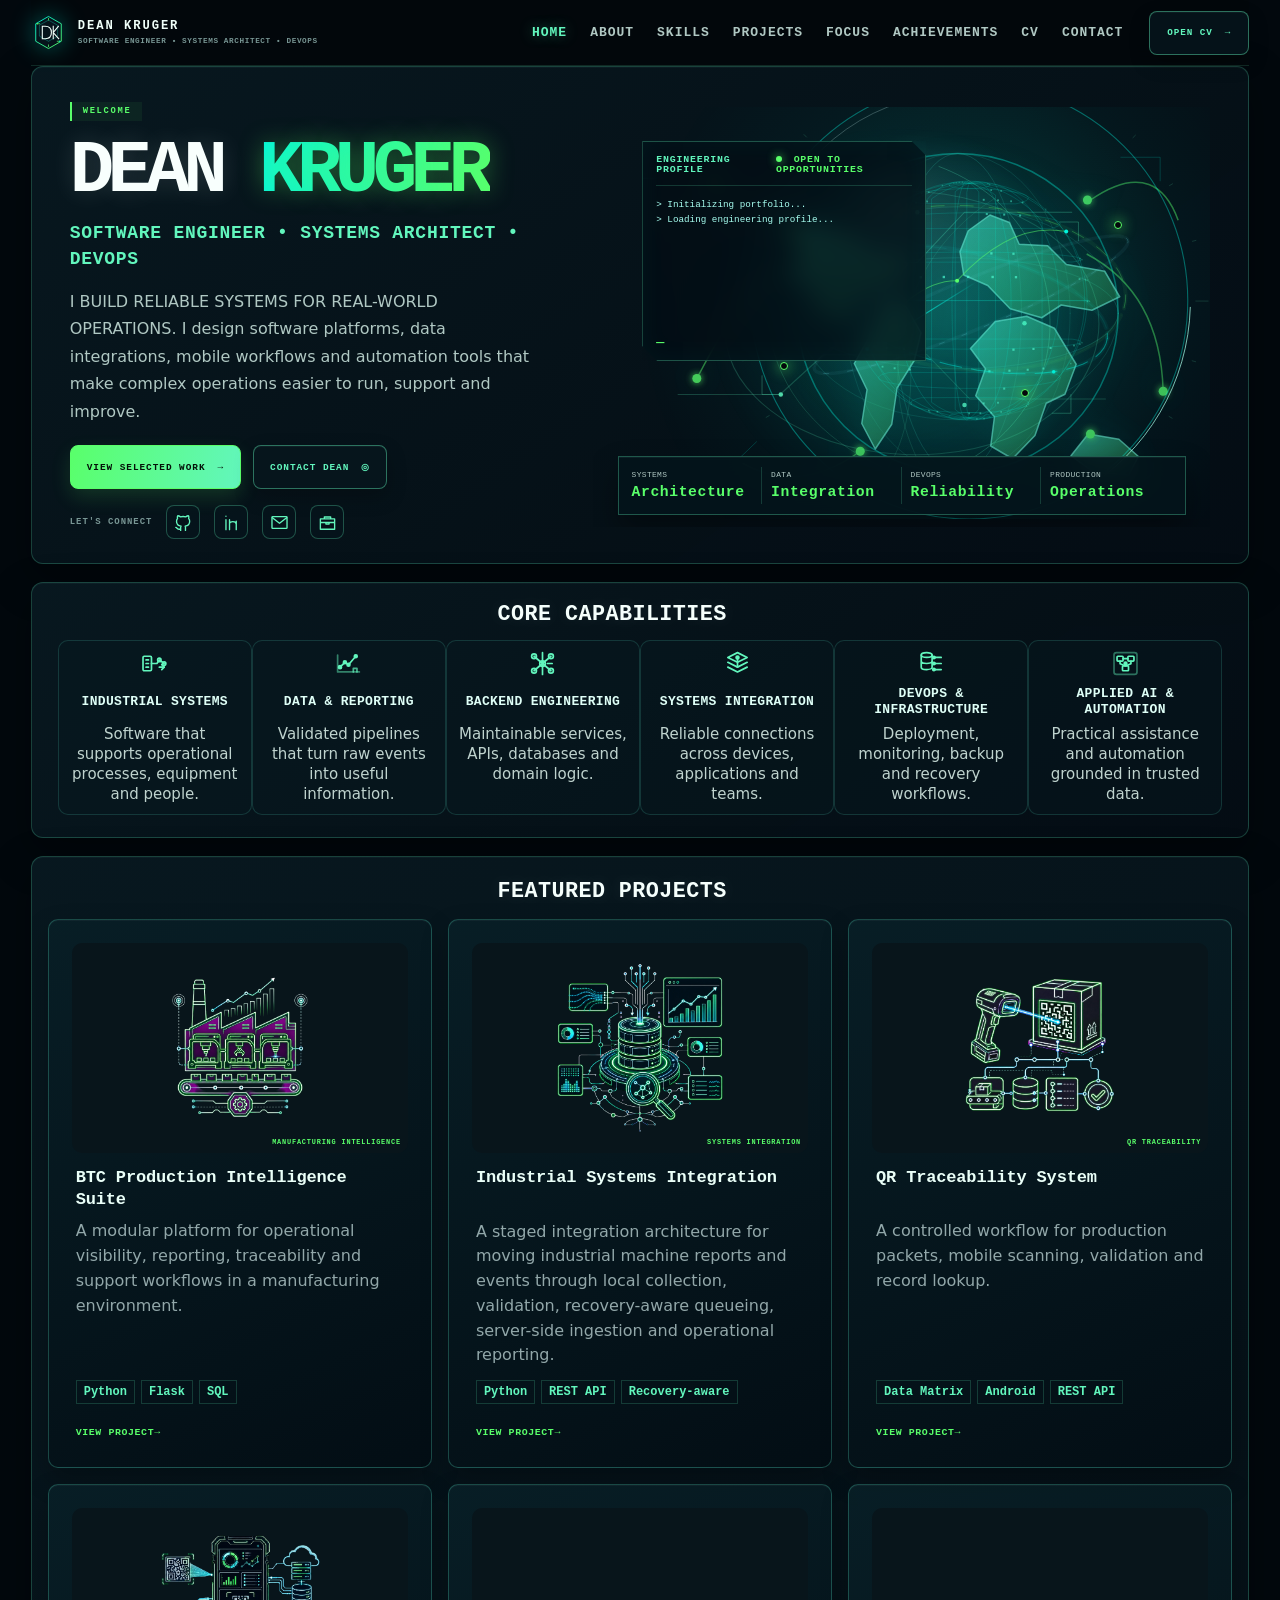
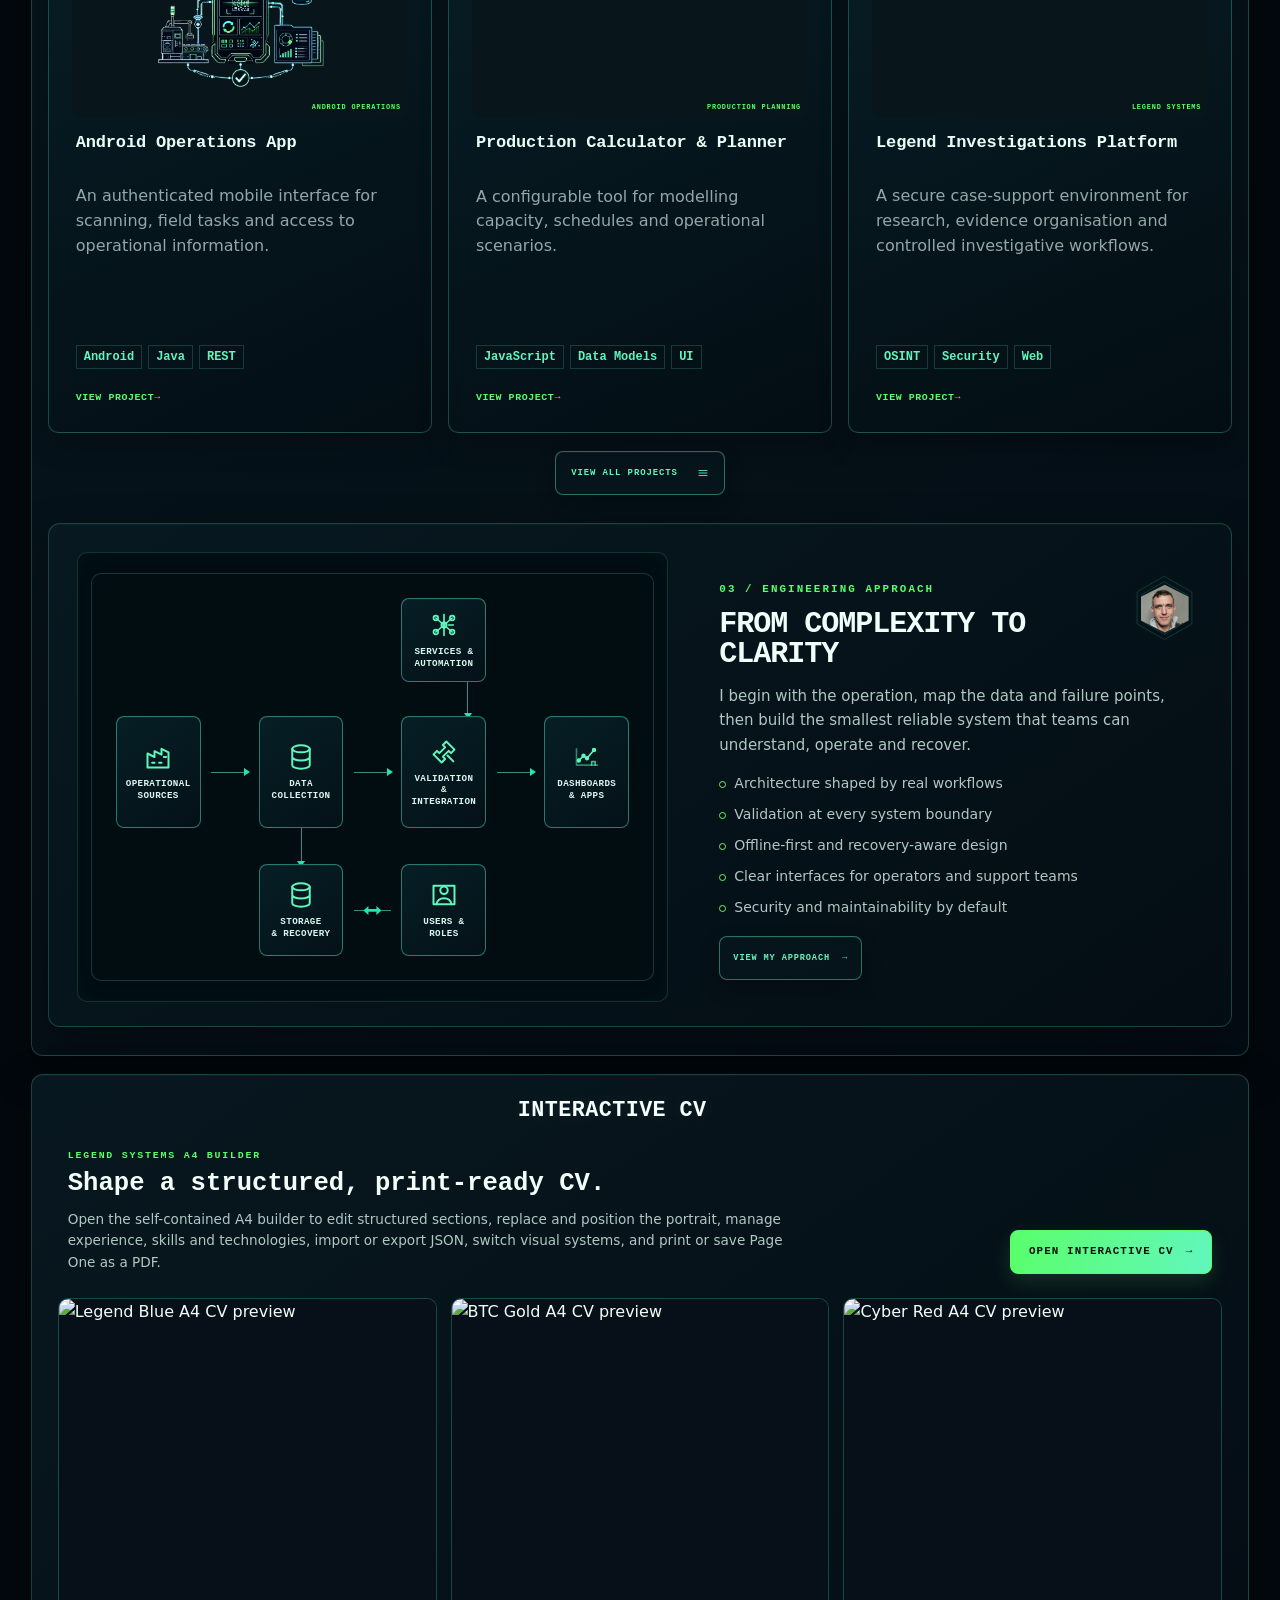
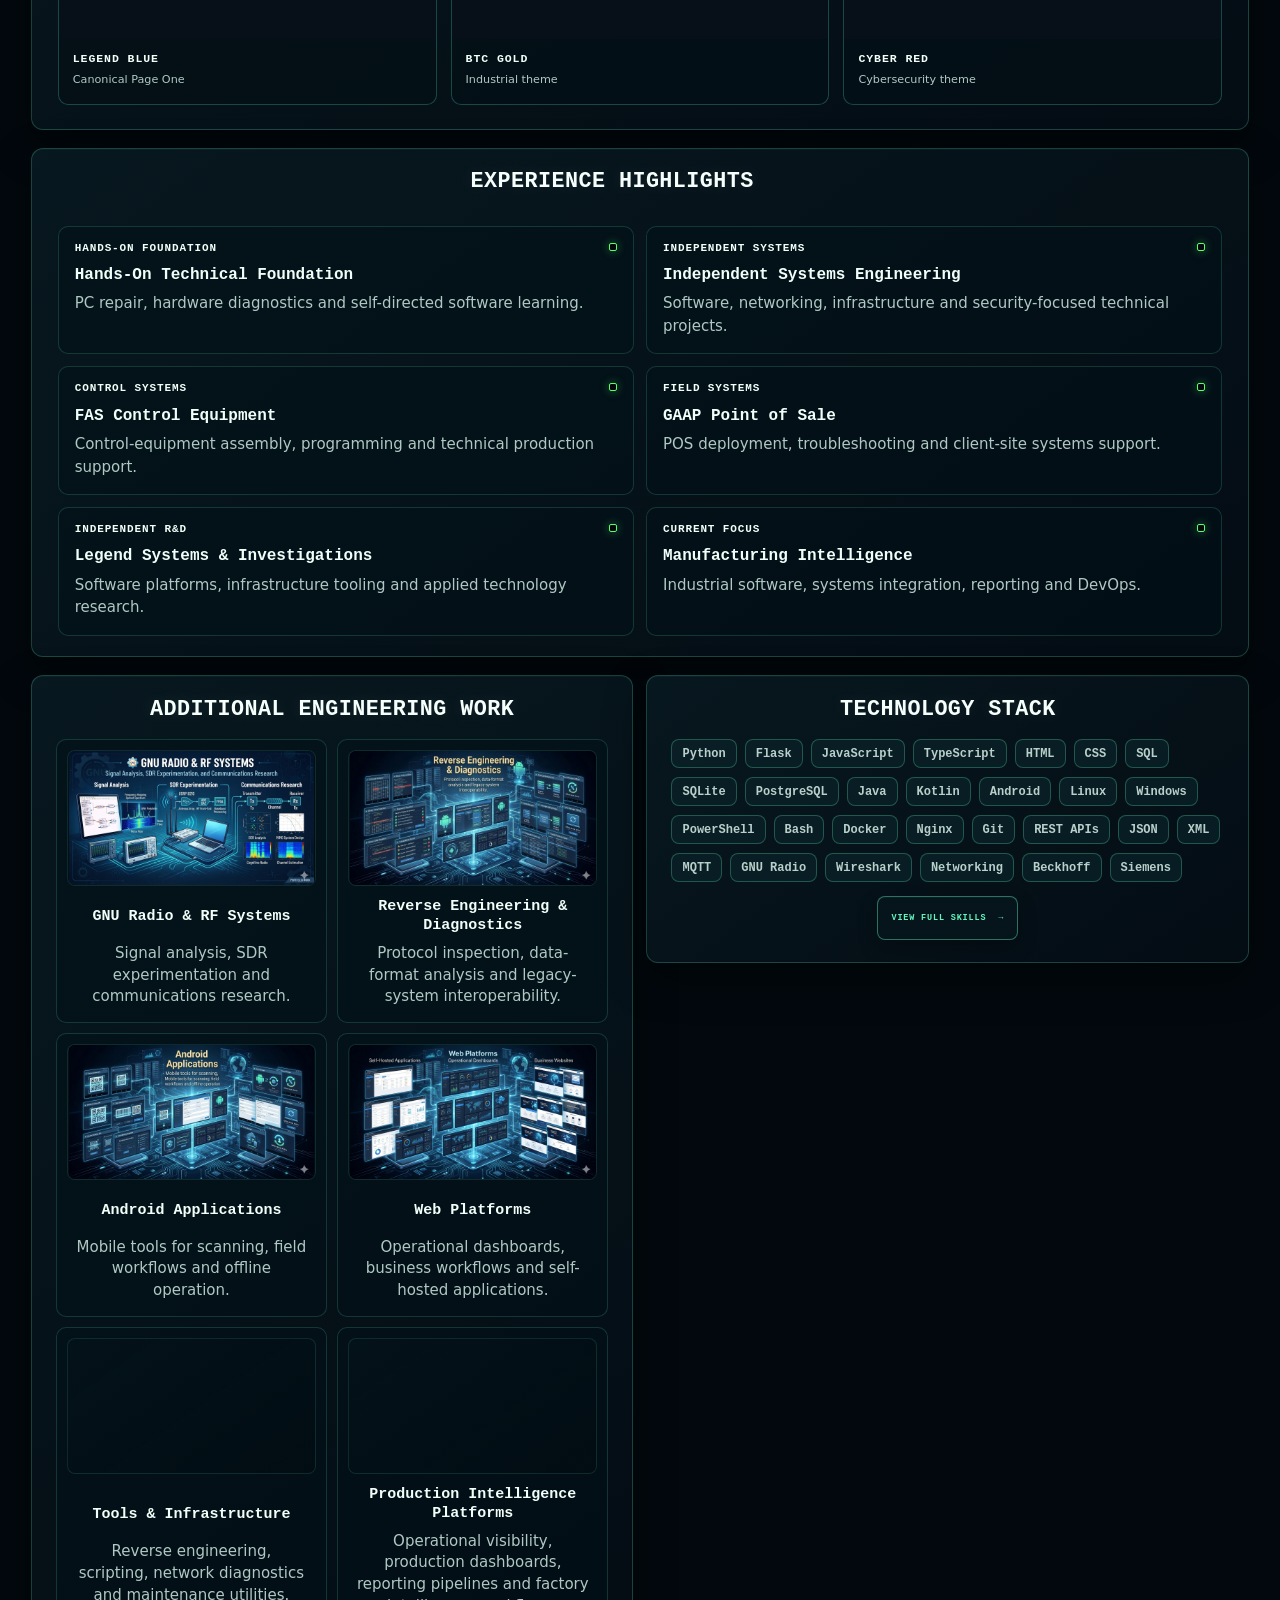
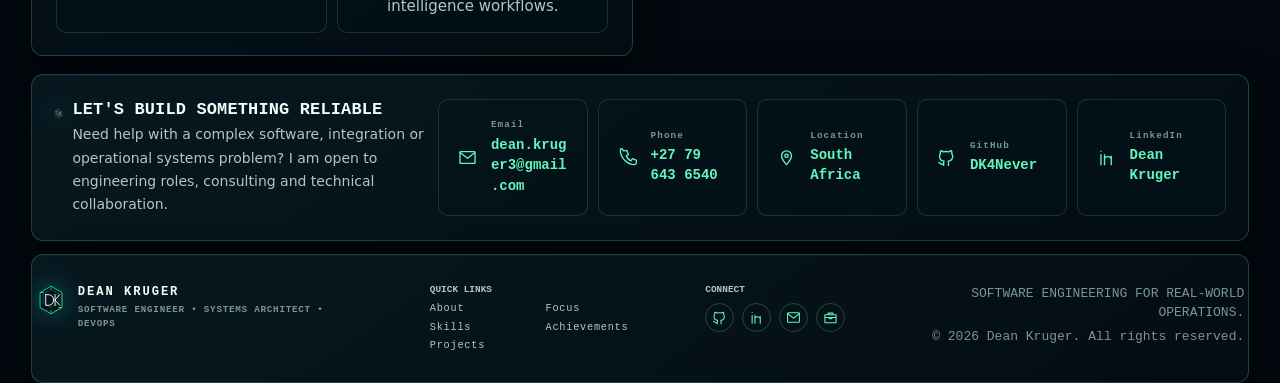
==== commit ab46d3dc: "chore(portfolio): remove superseded CV implementations" ====
--- a/index.html
+++ b/index.html
@@ -479,7 +479,7 @@
         <a href="#interactive-cv">CV</a>
         <a href="#contact">CONTACT</a>
       </nav>
-      <a class="outline-btn desktop-only" href="dean-green-master-cv/Dean-Kruger-Green-Master-CV.pdf" download>DOWNLOAD CV <span aria-hidden="true">&#8595;</span></a>
+      <a class="outline-btn desktop-only" href="cv/">OPEN CV <span aria-hidden="true">&#8594;</span></a>
       <button id="nav-toggle" class="nav-toggle" type="button" aria-controls="nav" aria-label="Open navigation" aria-expanded="false">
         <img src="assets/icons/menu.svg" alt="" aria-hidden="true">
       </button>
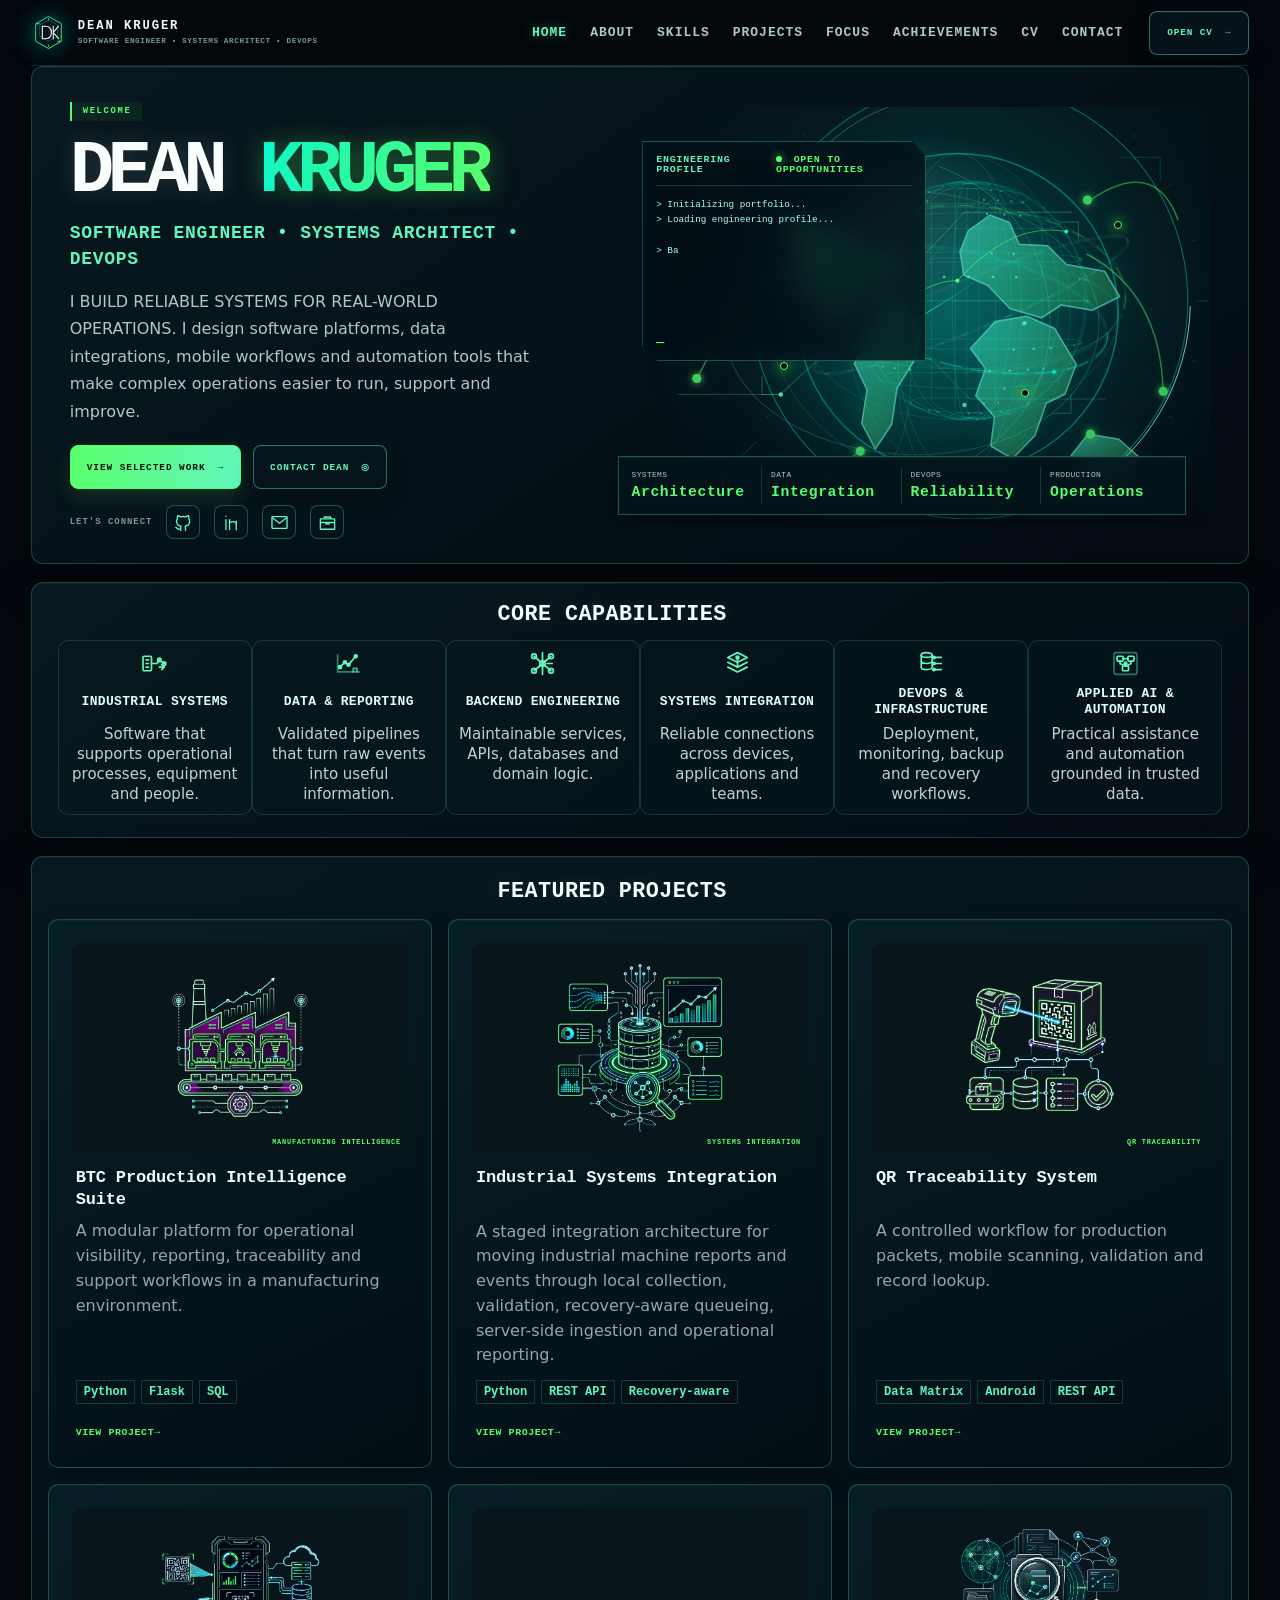
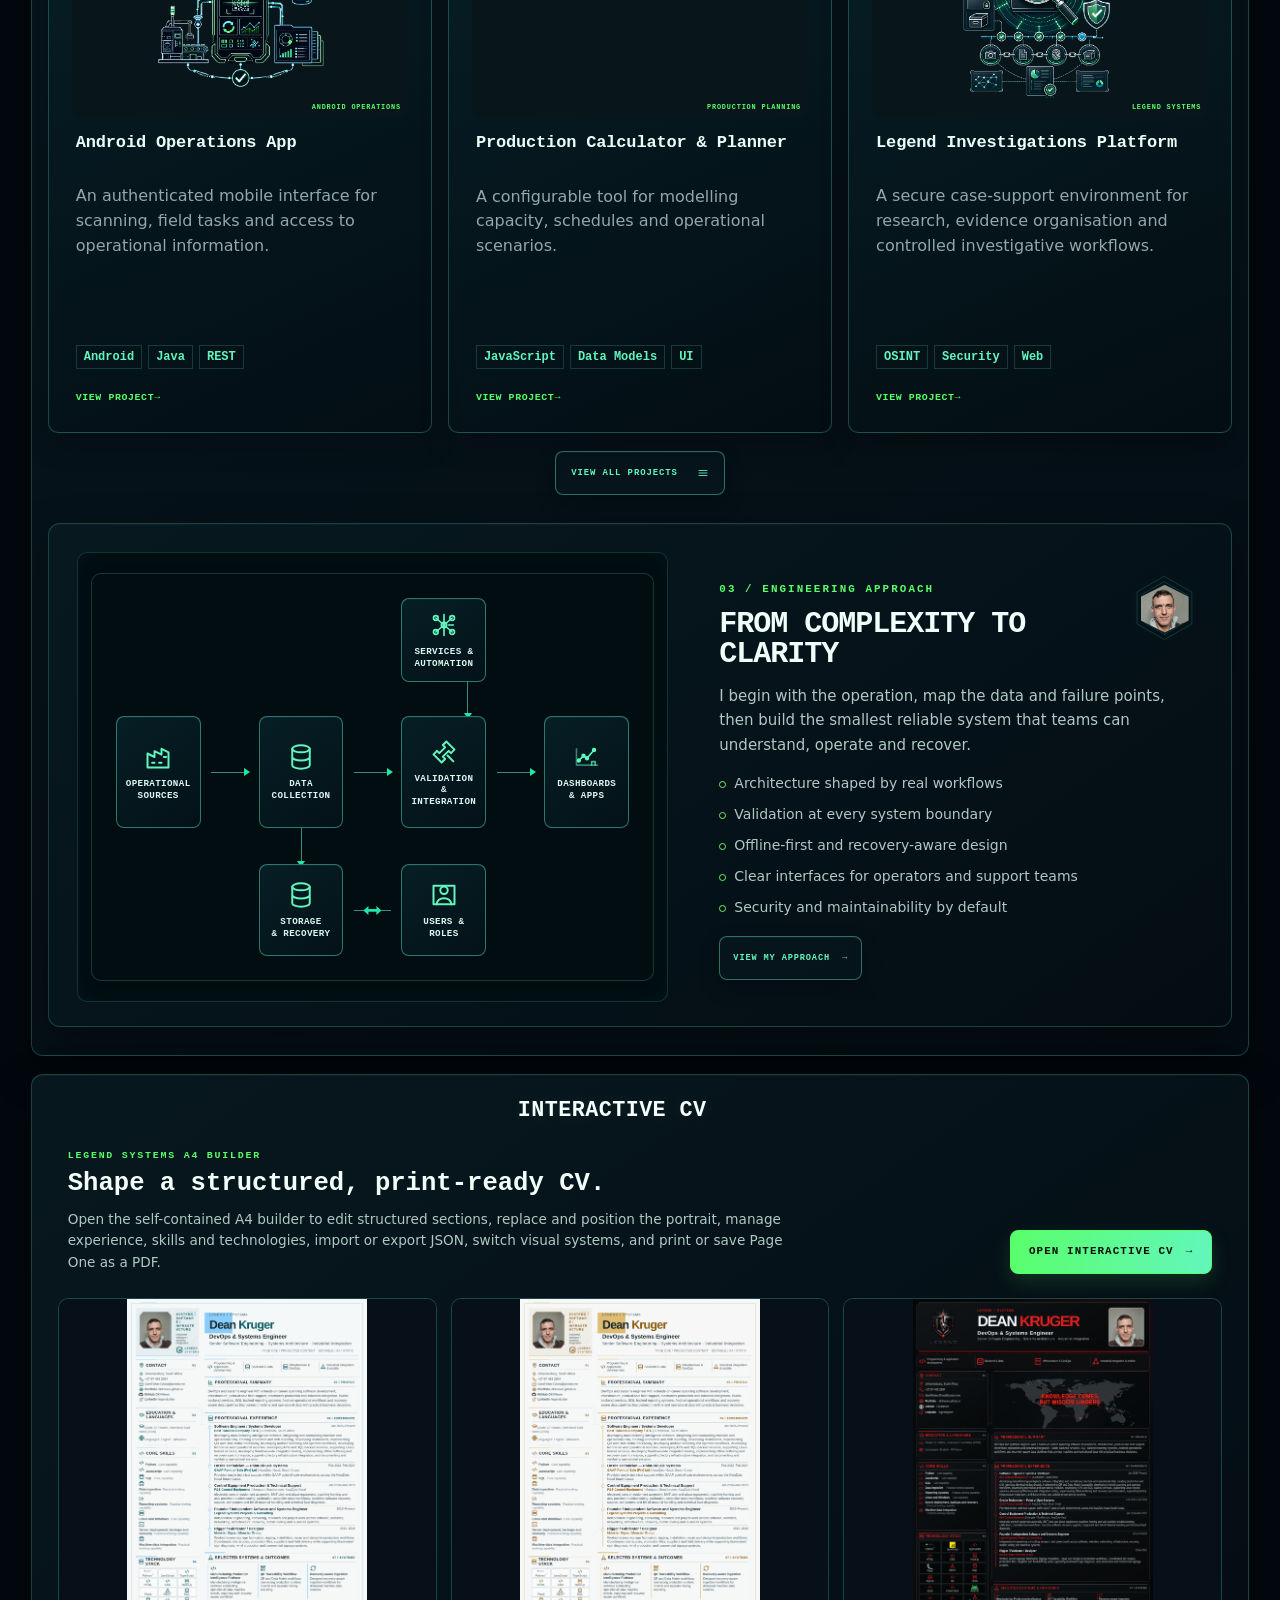
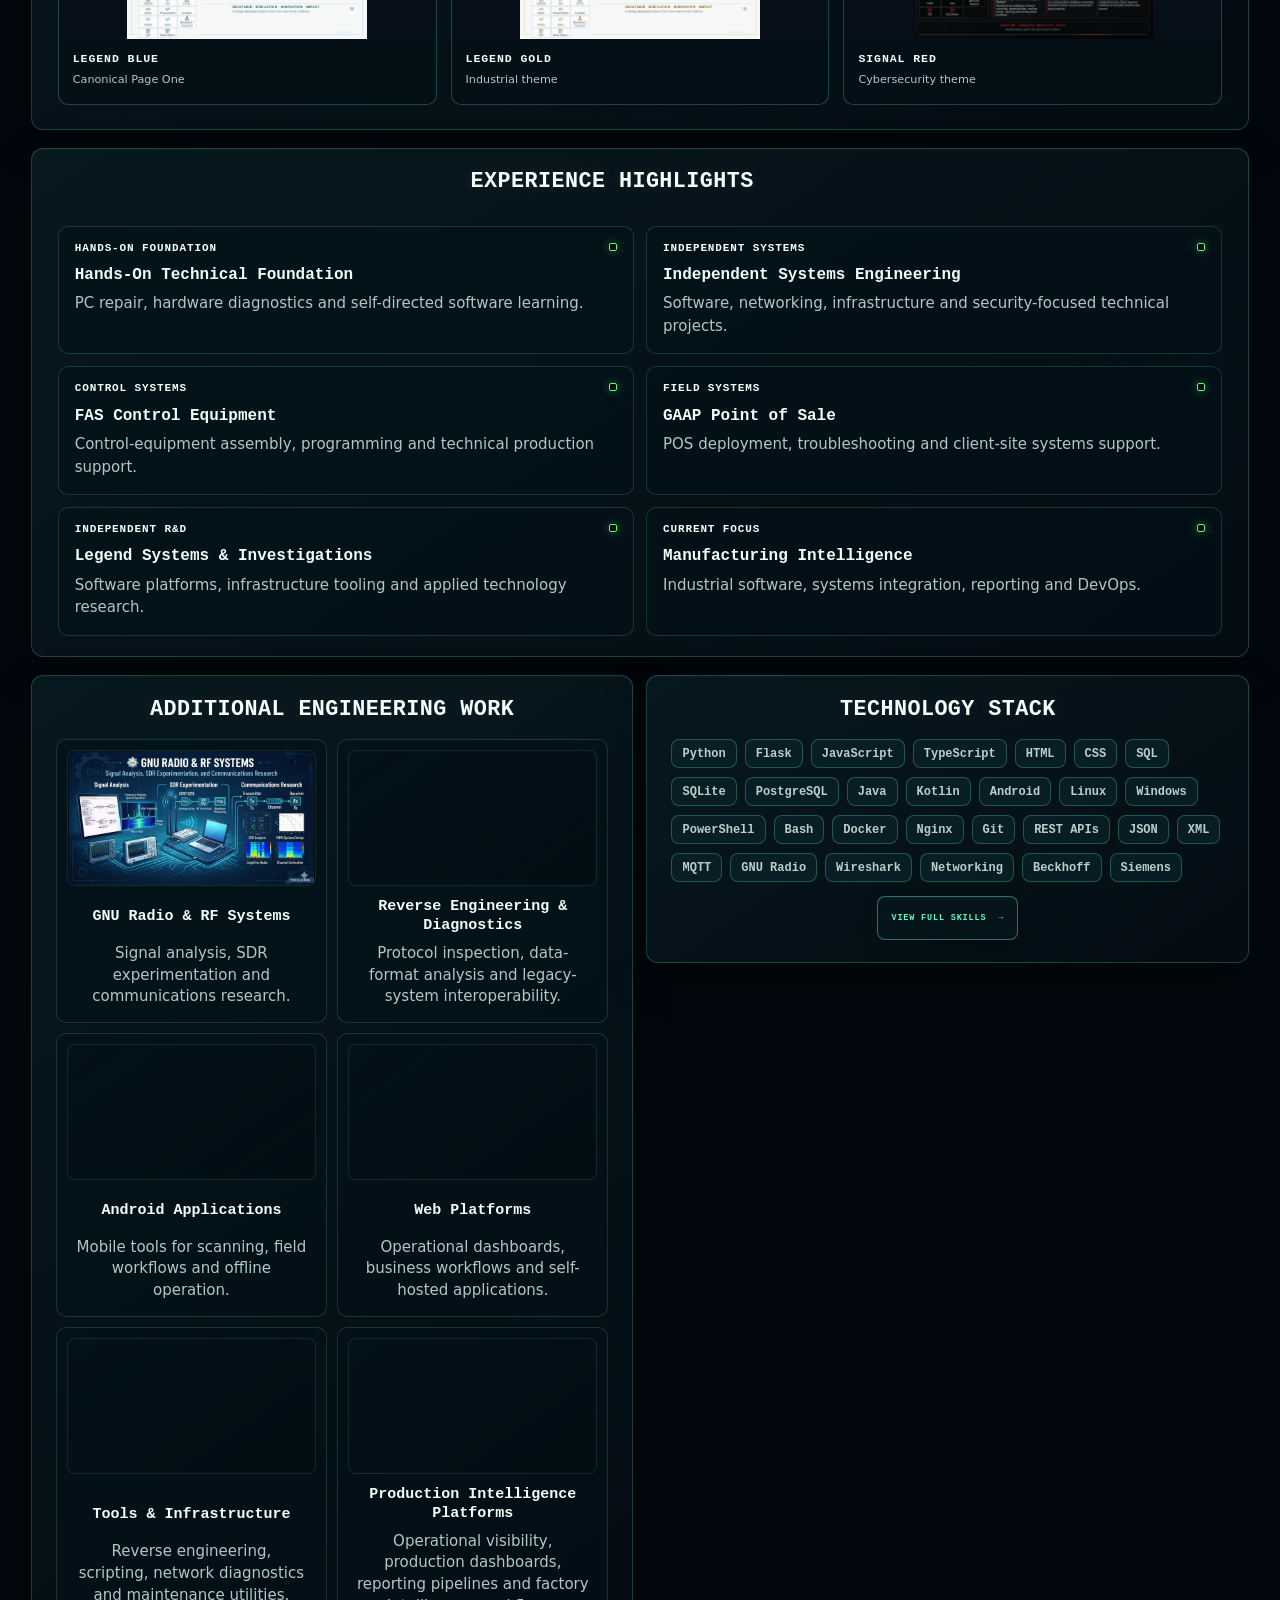
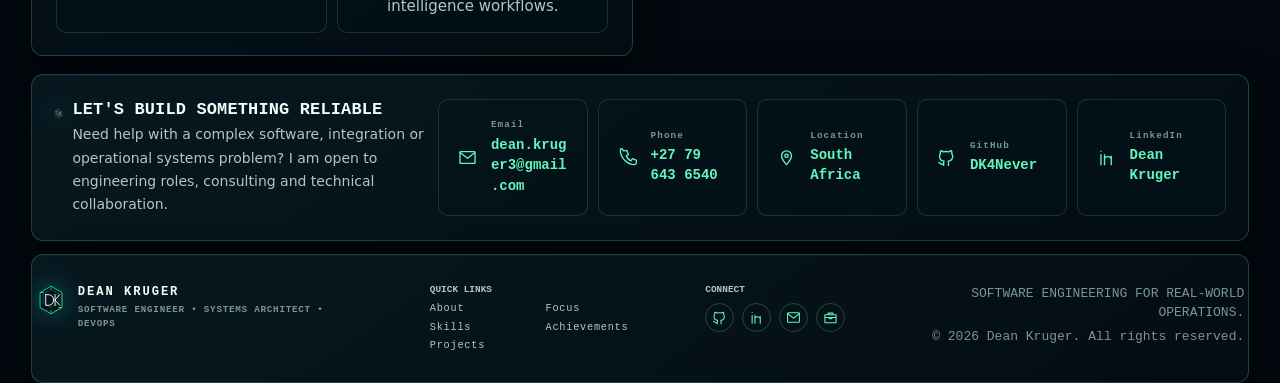
==== commit 3fe15713: "fix(portfolio): align current CV preview labels" ====
--- a/index.html
+++ b/index.html
@@ -638,9 +638,9 @@
           <img src="cv/previews/page-one-gold.png"
                width="2479"
                height="3508"
-               alt="BTC Gold A4 CV preview">
+               alt="Legend Gold A4 CV preview">
           <span>
-            <strong>BTC GOLD</strong>
+            <strong>LEGEND GOLD</strong>
             <small>Industrial theme</small>
           </span>
         </a>
@@ -649,9 +649,9 @@
           <img src="cv/previews/page-one-red.png"
                width="2479"
                height="3508"
-               alt="Cyber Red A4 CV preview">
+               alt="Signal Red A4 CV preview">
           <span>
-            <strong>CYBER RED</strong>
+            <strong>SIGNAL RED</strong>
             <small>Cybersecurity theme</small>
           </span>
         </a>
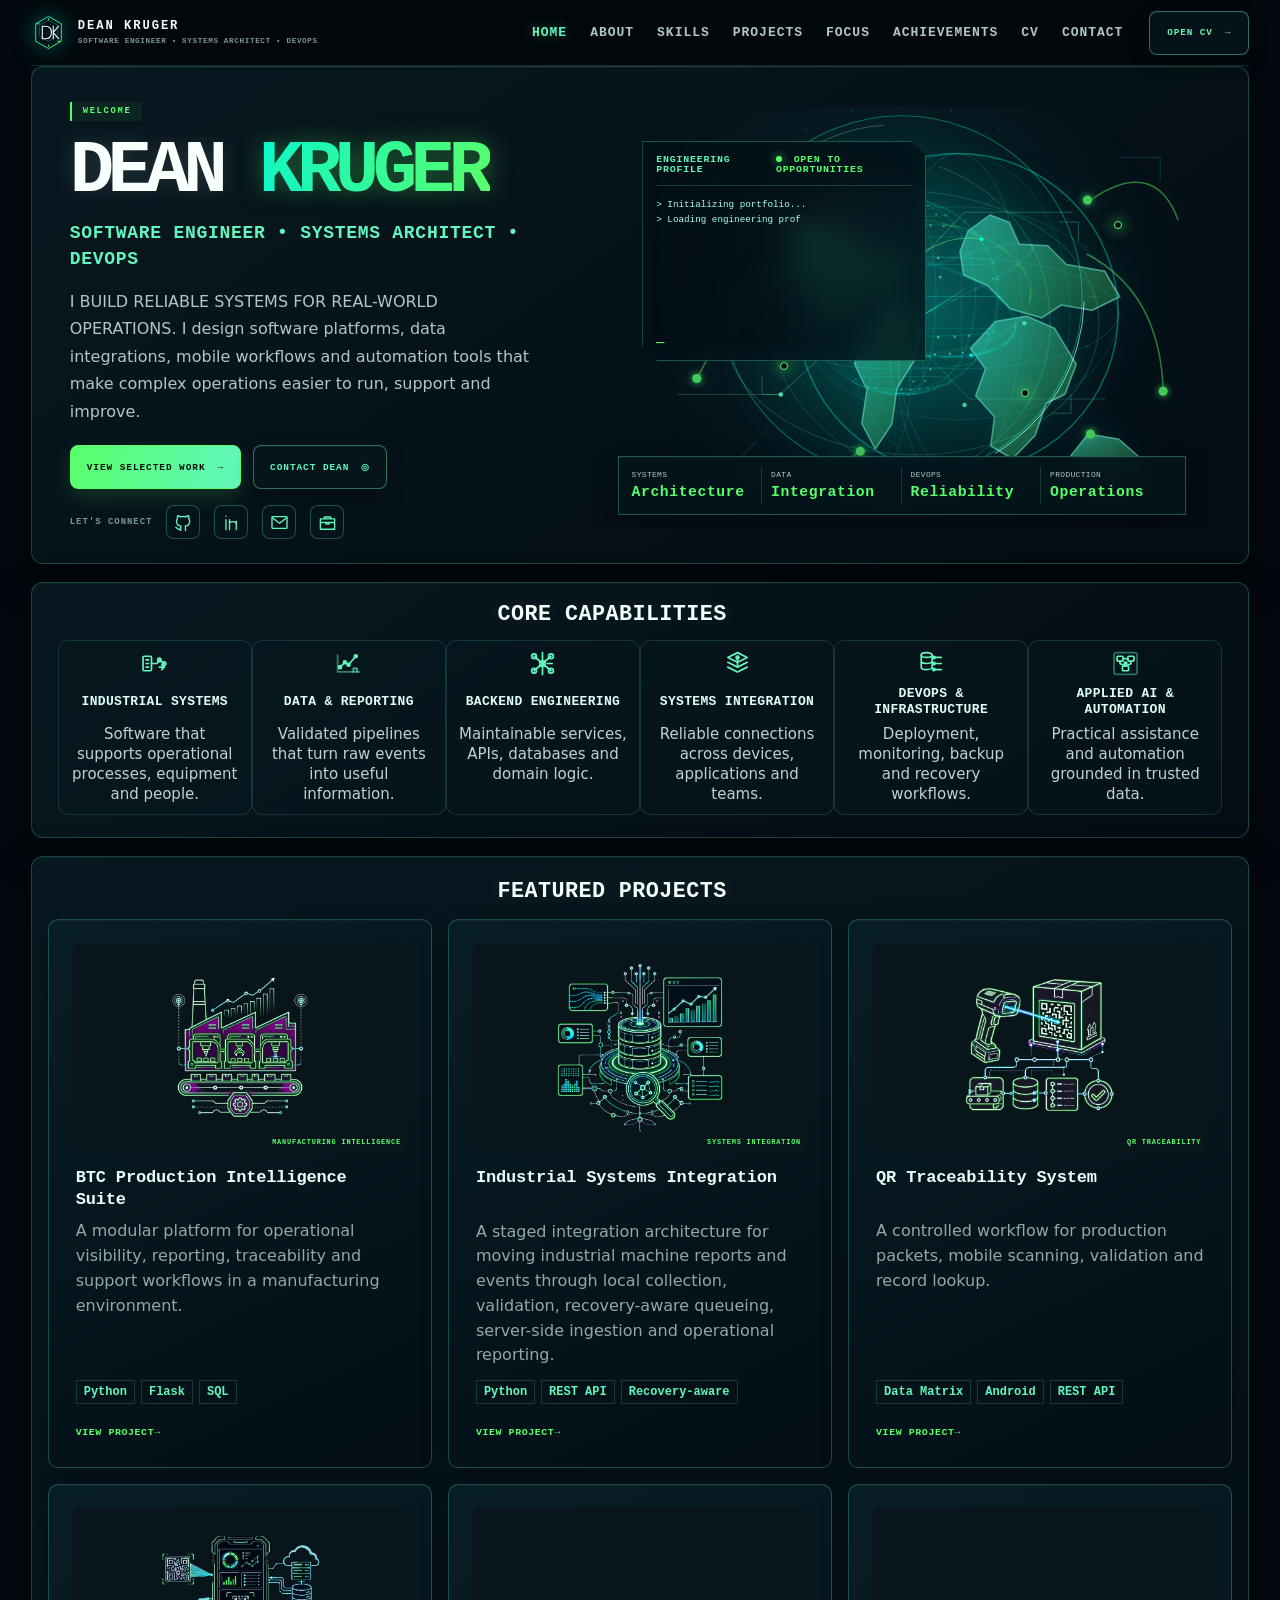
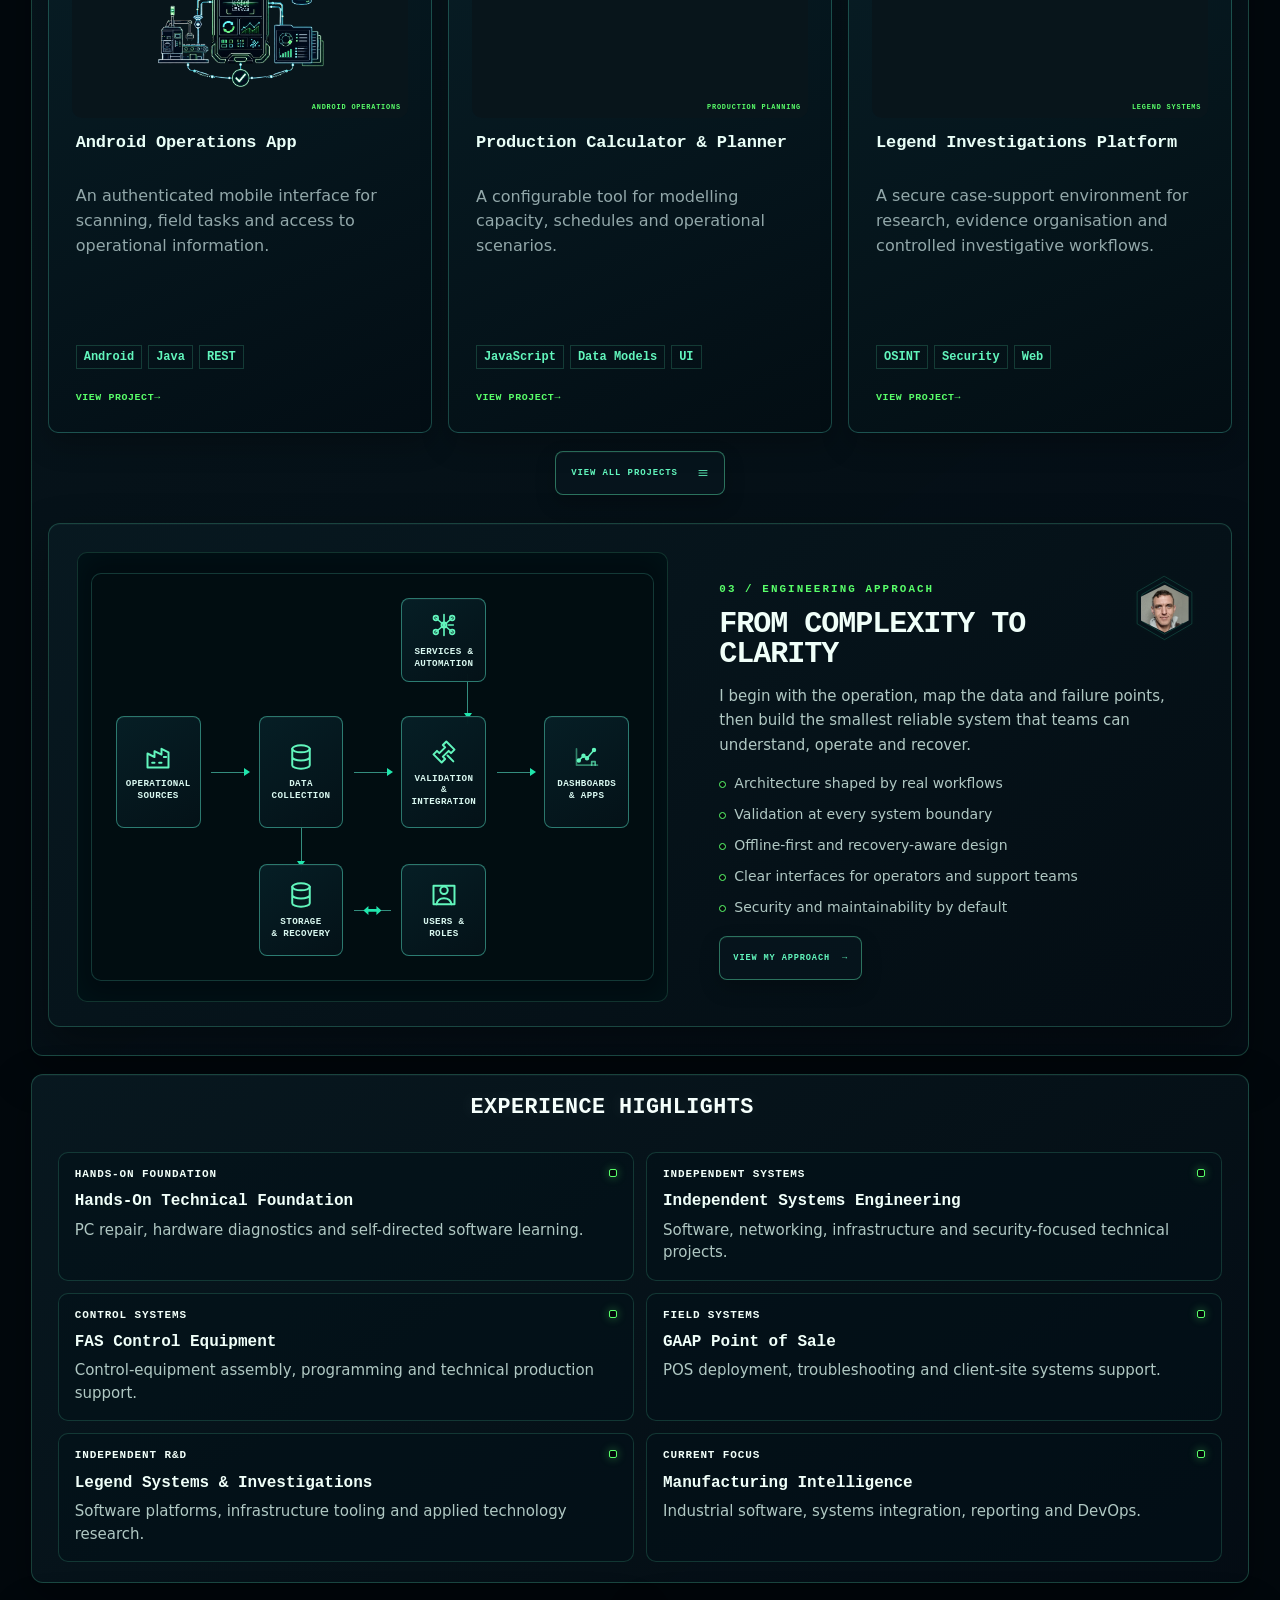
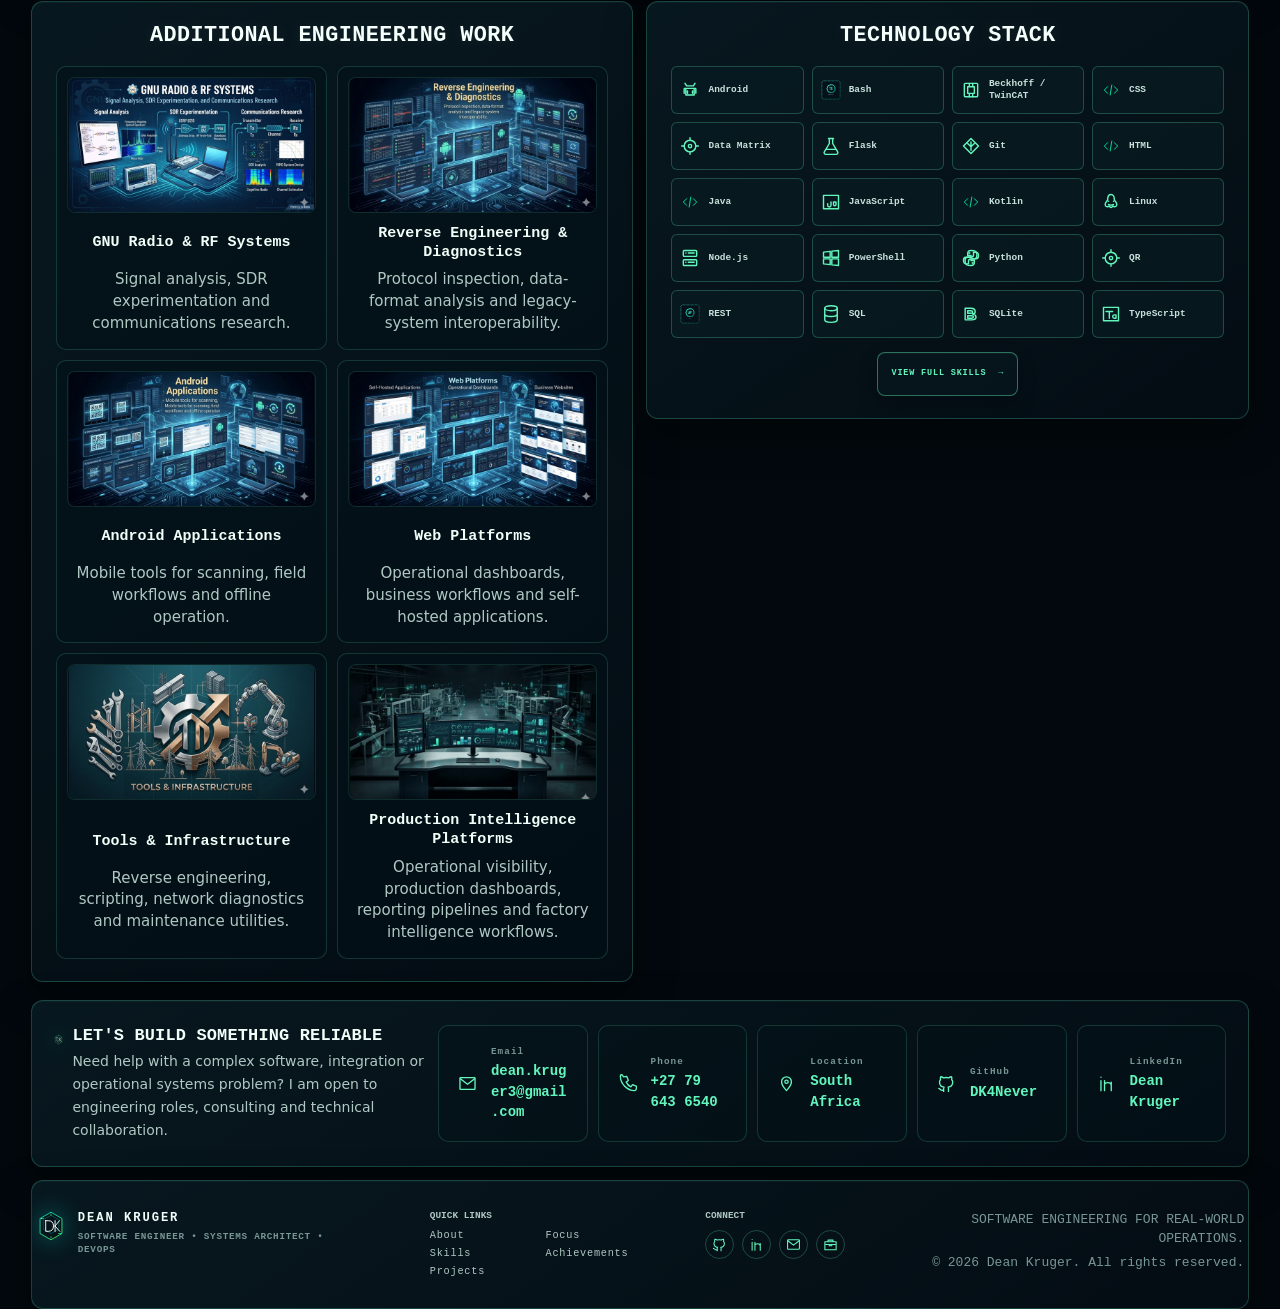
==== commit e9d736cf: "feat(portfolio): expand engineering projects and technology stack" ====
--- a/index.html
+++ b/index.html
@@ -476,7 +476,7 @@
         <a href="#projects">PROJECTS</a>
         <a href="#focus">FOCUS</a>
         <a href="#achievements">ACHIEVEMENTS</a>
-        <a href="#interactive-cv">CV</a>
+        <a href="cv/">CV</a>
         <a href="#contact">CONTACT</a>
       </nav>
       <a class="outline-btn desktop-only" href="cv/">OPEN CV <span aria-hidden="true">&#8594;</span></a>
@@ -596,68 +596,6 @@
         </div>
       </section>
     </section>
-    <section id="interactive-cv" class="section shell panel interactive-cv-section">
-      <div class="section-heading">
-        <div>
-          <span class="section-kicker">EDITABLE DOCUMENT / PAGE ONE</span>
-          <h2>INTERACTIVE CV</h2>
-        </div>
-        <img class="section-divider" src="assets/graphics/section-divider.svg" alt="" aria-hidden="true">
-      </div>
-
-      <div class="interactive-cv-intro">
-        <div>
-          <p class="interactive-cv-kicker">LEGEND SYSTEMS A4 BUILDER</p>
-          <h3>Shape a structured, print-ready CV.</h3>
-          <p>
-            Open the self-contained A4 builder to edit structured sections,
-            replace and position the portrait, manage experience, skills and
-            technologies, import or export JSON, switch visual systems, and
-            print or save Page One as a PDF.
-          </p>
-        </div>
-
-        <a class="primary-btn" href="cv/">
-          OPEN INTERACTIVE CV <span aria-hidden="true">&#8594;</span>
-        </a>
-      </div>
-
-      <div class="interactive-cv-grid">
-        <a class="cv-preview-card" href="cv/?theme=blue">
-          <img src="cv/previews/page-one-blue.png"
-               width="2479"
-               height="3508"
-               alt="Legend Blue A4 CV preview">
-          <span>
-            <strong>LEGEND BLUE</strong>
-            <small>Canonical Page One</small>
-          </span>
-        </a>
-
-        <a class="cv-preview-card" href="cv/?theme=gold">
-          <img src="cv/previews/page-one-gold.png"
-               width="2479"
-               height="3508"
-               alt="Legend Gold A4 CV preview">
-          <span>
-            <strong>LEGEND GOLD</strong>
-            <small>Industrial theme</small>
-          </span>
-        </a>
-
-        <a class="cv-preview-card" href="cv/?theme=red">
-          <img src="cv/previews/page-one-red.png"
-               width="2479"
-               height="3508"
-               alt="Signal Red A4 CV preview">
-          <span>
-            <strong>SIGNAL RED</strong>
-            <small>Cybersecurity theme</small>
-          </span>
-        </a>
-      </div>
-    </section>
-
     <section id="experience" class="section shell panel experience-section">
       <div class="section-heading"><div><span class="section-kicker">03 / ENGINEERING TIMELINE</span><h2>EXPERIENCE HIGHLIGHTS</h2></div><img class="section-divider" src="assets/graphics/section-divider.svg" alt="" aria-hidden="true"></div>
       <div class="timeline timeline-detailed">
@@ -678,8 +616,27 @@
         <li><span class="achievement-icon"><picture class="achievement-picture"><source srcset="SVG/project_images/image_de74a9b8.webp" type="image/webp"><img loading="lazy" decoding="async" width="1408" height="768" src="SVG/project_images/image_de74a9b8.png" alt="Tools and infrastructure authored artwork"></picture></span><span class="achievement-copy"><strong>Tools &amp; Infrastructure</strong><span>Reverse engineering, scripting, network diagnostics and maintenance utilities.</span></span></li>
         <li><span class="achievement-icon"><picture class="achievement-picture"><source srcset="SVG/project_images/production-intelligence-platform.webp" type="image/webp"><img loading="lazy" decoding="async" width="1408" height="768" src="SVG/project_images/production-intelligence-platform.png" alt="Production Intelligence Platforms authored factory intelligence artwork"></picture></span><span class="achievement-copy"><strong>Production Intelligence Platforms</strong><span>Operational visibility, production dashboards, reporting pipelines and factory intelligence workflows.</span></span></li>
       </ul></article>
-      <article class="panel compact-panel"><div class="section-heading"><div><span class="section-kicker">05 / TOOLCHAIN</span><h2>TECHNOLOGY STACK</h2></div></div><div class="tech-cloud">
-        <span>Python</span><span>Flask</span><span>JavaScript</span><span>TypeScript</span><span>HTML</span><span>CSS</span><span>SQL</span><span>SQLite</span><span>PostgreSQL</span><span>Java</span><span>Kotlin</span><span>Android</span><span>Linux</span><span>Windows</span><span>PowerShell</span><span>Bash</span><span>Docker</span><span>Nginx</span><span>Git</span><span>REST APIs</span><span>JSON</span><span>XML</span><span>MQTT</span><span>GNU Radio</span><span>Wireshark</span><span>Networking</span><span>Beckhoff</span><span>Siemens</span>
+      <article class="panel compact-panel"><div class="section-heading"><div><span class="section-kicker">05 / TOOLCHAIN</span><h2>TECHNOLOGY STACK</h2></div></div><div class="tech-cloud tech-stack-grid" aria-label="Technology Stack">
+        <span class="tech-item"><img src="assets/icons/android.svg" alt="" aria-hidden="true">Android</span>
+        <span class="tech-item"><img src="SVG/icon_svg/terminal.svg" alt="" aria-hidden="true">Bash</span>
+        <span class="tech-item"><img src="assets/icons/beckhoff.svg" alt="" aria-hidden="true">Beckhoff / TwinCAT</span>
+        <span class="tech-item"><img src="SVG/svg/tabler-code.svg" alt="" aria-hidden="true">CSS</span>
+        <span class="tech-item"><img src="assets/icons/tracking.svg" alt="" aria-hidden="true">Data Matrix</span>
+        <span class="tech-item"><img src="assets/icons/flask.svg" alt="" aria-hidden="true">Flask</span>
+        <span class="tech-item"><img src="assets/icons/git.svg" alt="" aria-hidden="true">Git</span>
+        <span class="tech-item"><img src="SVG/svg/tabler-code.svg" alt="" aria-hidden="true">HTML</span>
+        <span class="tech-item"><img src="SVG/svg/tabler-code.svg" alt="" aria-hidden="true">Java</span>
+        <span class="tech-item"><img src="assets/icons/javascript.svg" alt="" aria-hidden="true">JavaScript</span>
+        <span class="tech-item"><img src="SVG/svg/tabler-code.svg" alt="" aria-hidden="true">Kotlin</span>
+        <span class="tech-item"><img src="assets/icons/linux.svg" alt="" aria-hidden="true">Linux</span>
+        <span class="tech-item"><img src="assets/icons/server.svg" alt="" aria-hidden="true">Node.js</span>
+        <span class="tech-item"><img src="assets/icons/windows.svg" alt="" aria-hidden="true">PowerShell</span>
+        <span class="tech-item"><img src="assets/icons/python.svg" alt="" aria-hidden="true">Python</span>
+        <span class="tech-item"><img src="assets/icons/tracking.svg" alt="" aria-hidden="true">QR</span>
+        <span class="tech-item"><img src="SVG/icon_svg/api.svg" alt="" aria-hidden="true">REST</span>
+        <span class="tech-item"><img src="assets/icons/database.svg" alt="" aria-hidden="true">SQL</span>
+        <span class="tech-item"><img src="assets/icons/sqlite.svg" alt="" aria-hidden="true">SQLite</span>
+        <span class="tech-item"><img src="assets/icons/typescript.svg" alt="" aria-hidden="true">TypeScript</span>
       </div><a class="outline-btn skills-button" href="#skills">VIEW FULL SKILLS <span aria-hidden="true">&#8594;</span></a></article>
     </section>
 
--- a/style.css
+++ b/style.css
@@ -2709,3 +2709,50 @@
   }
 }
 
+/* PORTFOLIO-10: exact owner-approved technology order and local icon grid. */
+.tech-stack-grid {
+  display: grid;
+  grid-template-columns: repeat(4, minmax(0, 1fr));
+  gap: 8px;
+}
+
+.tech-stack-grid .tech-item {
+  min-width: 0;
+  min-height: 48px;
+  display: flex;
+  align-items: center;
+  gap: 8px;
+  padding: 7px 8px;
+  border: 1px solid rgba(98, 246, 189, .24);
+  border-radius: 6px;
+  color: #c8e2db;
+  background: rgba(8, 27, 34, .76);
+  font: 700 .59rem/1.2 var(--mono);
+  overflow-wrap: anywhere;
+  transition: color .2s ease, border-color .2s ease, transform .2s ease, background .2s ease;
+}
+
+.tech-stack-grid .tech-item:hover {
+  border-color: var(--green);
+  color: #f2fff9;
+  background: rgba(11, 43, 48, .88);
+  transform: translateY(-2px);
+}
+
+.tech-stack-grid .tech-item img {
+  display: block !important;
+  flex: 0 0 20px;
+  width: 20px;
+  height: 20px;
+  object-fit: contain;
+}
+
+@media screen and (max-width: 760px) {
+  .tech-stack-grid { grid-template-columns: repeat(2, minmax(0, 1fr)); gap: 7px; }
+  .tech-stack-grid .tech-item { min-height: 44px; padding: 6px 7px; font-size: .55rem; }
+  .tech-stack-grid .tech-item img { flex-basis: 18px; width: 18px; height: 18px; }
+}
+
+@media (prefers-reduced-motion: reduce) {
+  .tech-stack-grid .tech-item { transition: none; }
+}
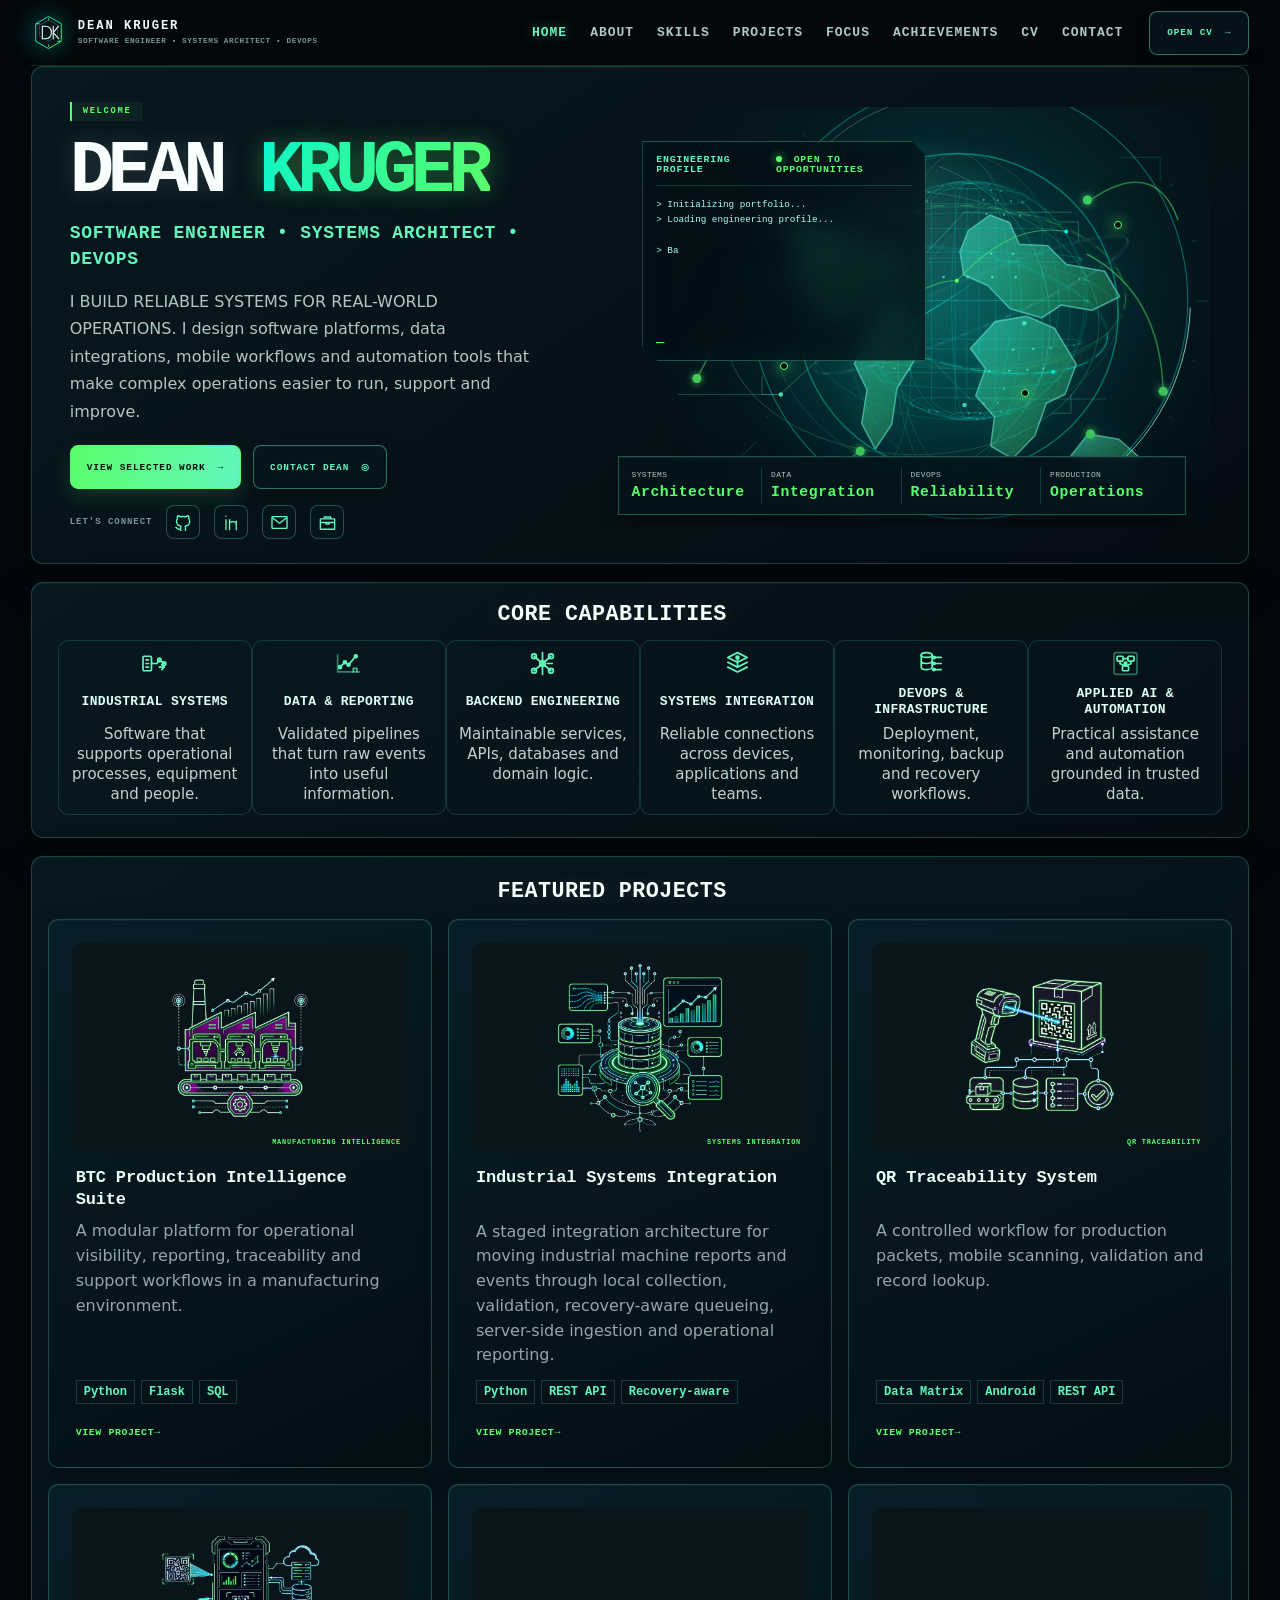
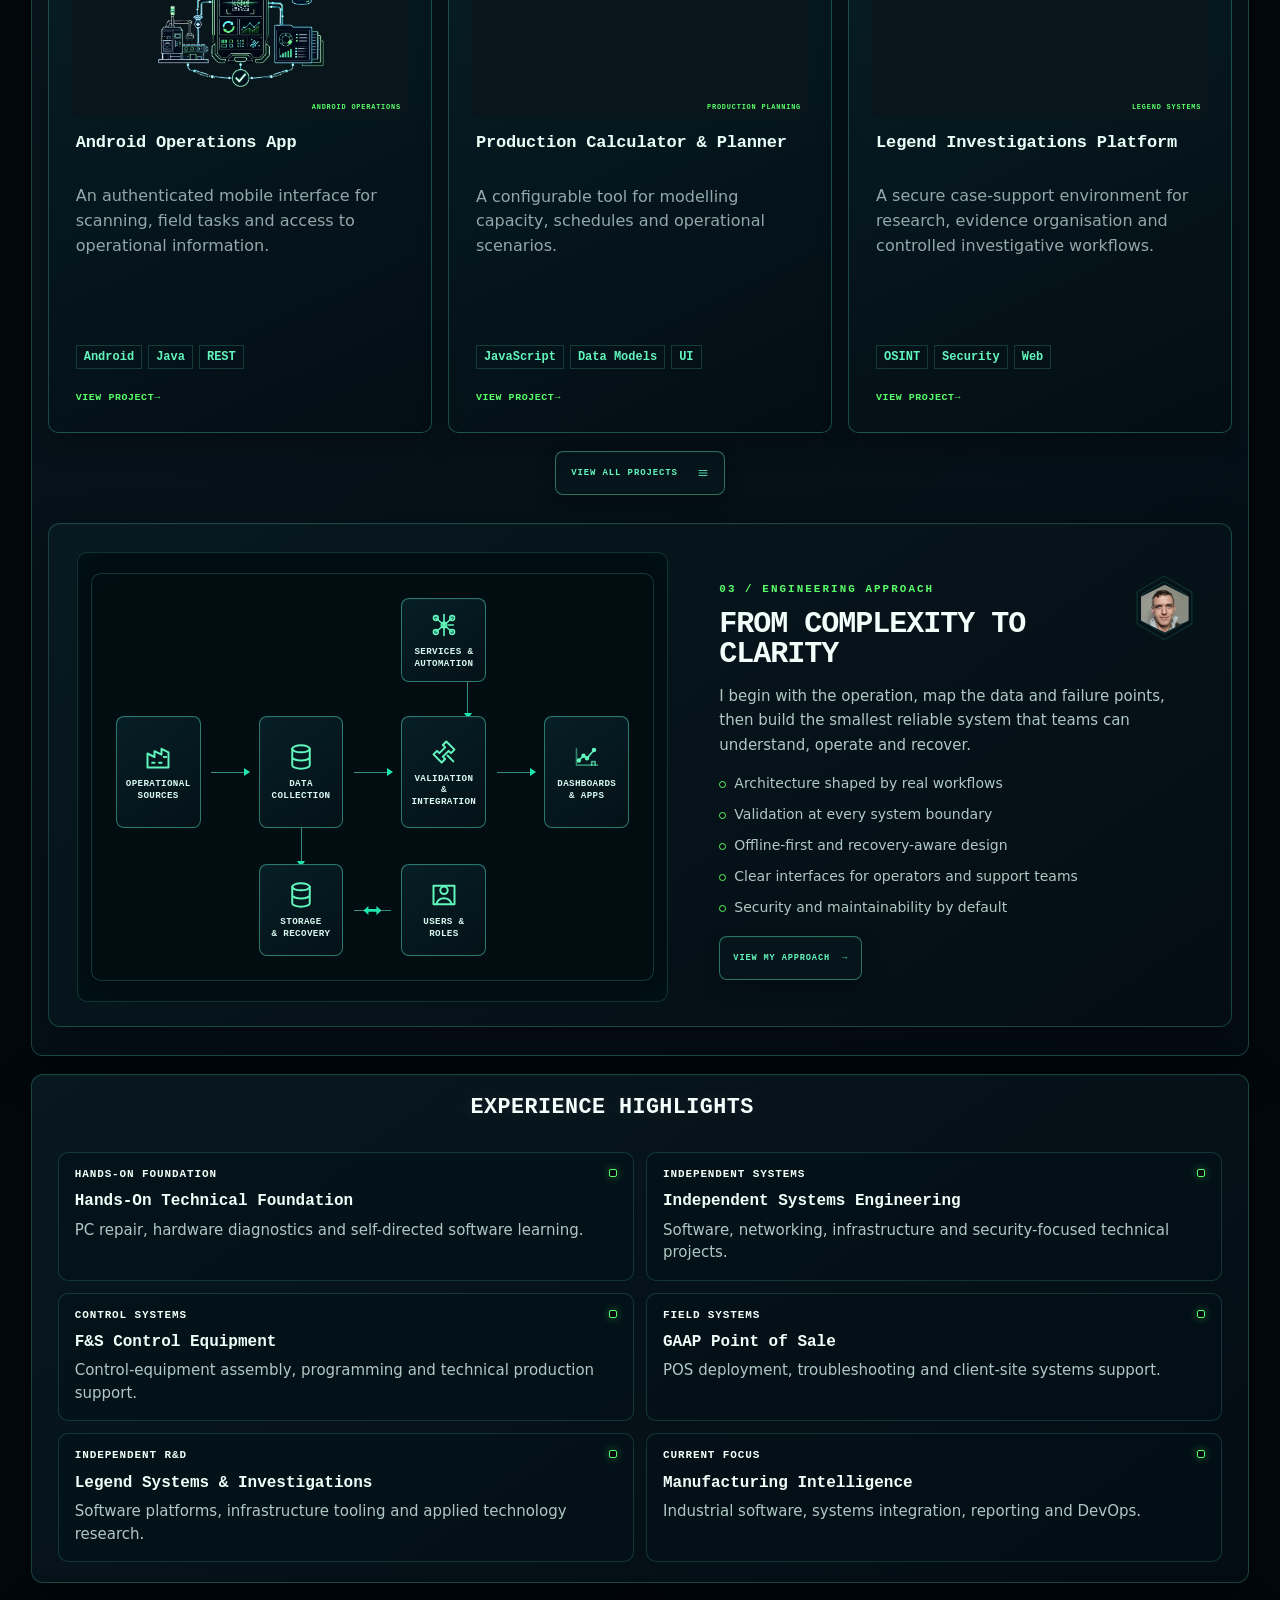
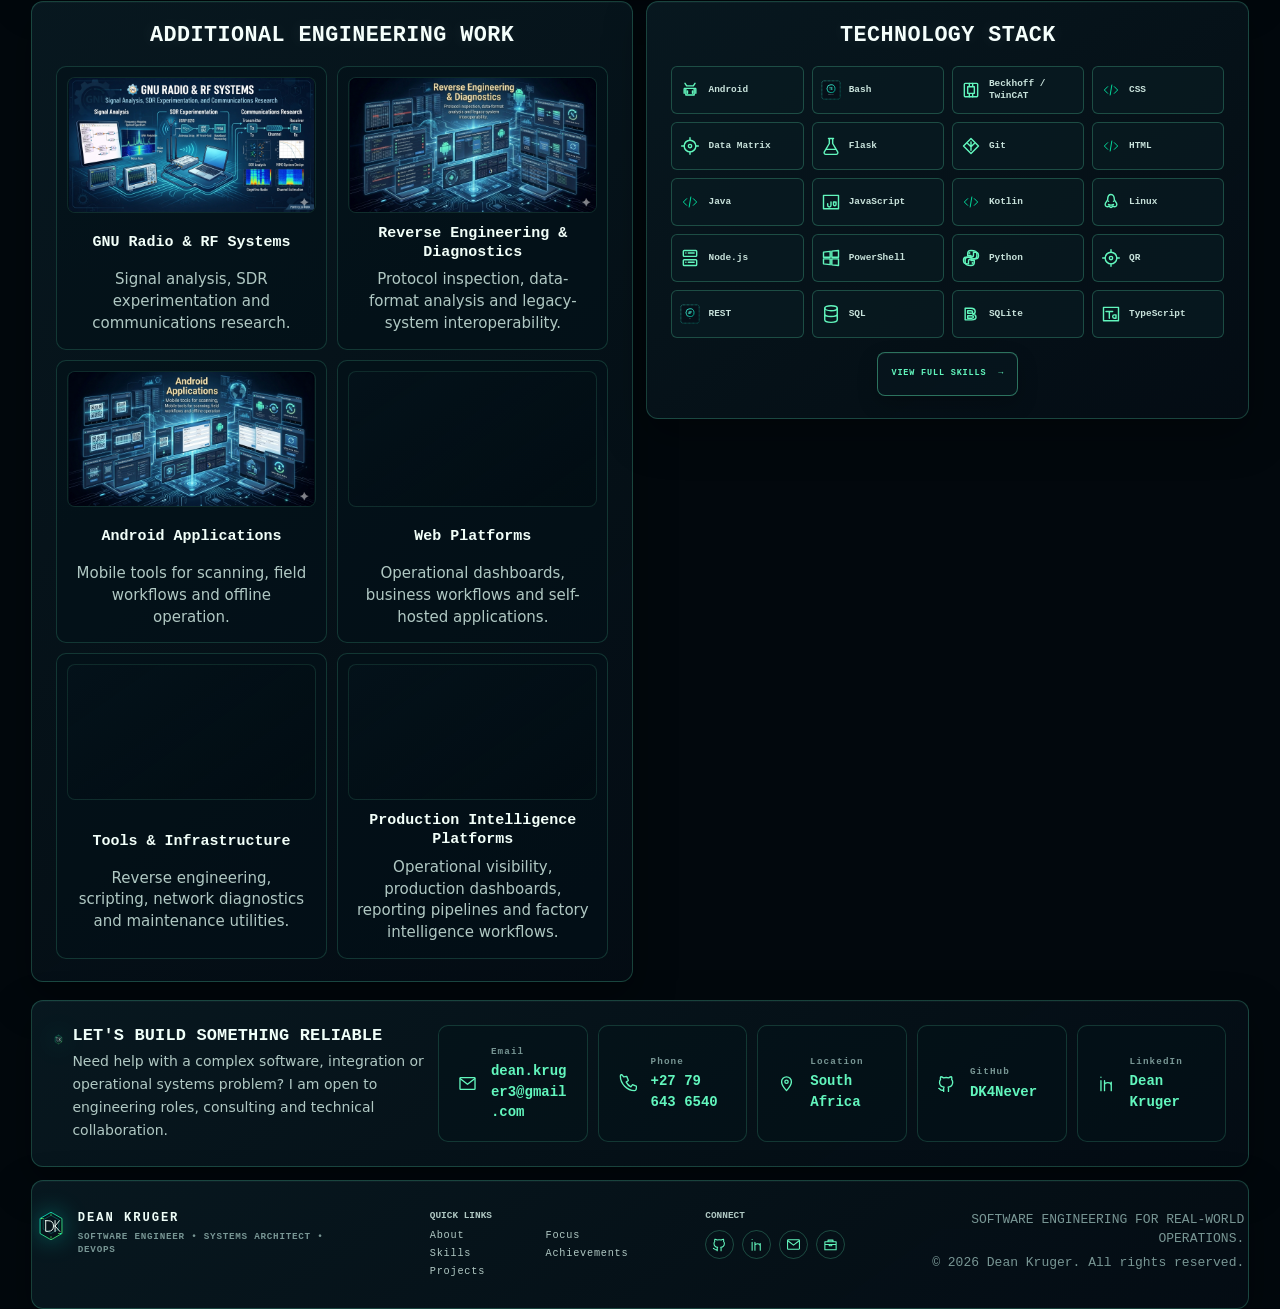
==== commit af4920c4: "fix(portfolio): correct project naming and Android artwork" ====
--- a/index.html
+++ b/index.html
@@ -601,7 +601,7 @@
       <div class="timeline timeline-detailed">
         <article><span class="timeline-year">HANDS-ON FOUNDATION</span><i></i><h3>Hands-On Technical Foundation</h3><p>PC repair, hardware diagnostics and self-directed software learning.</p></article>
         <article><span class="timeline-year">INDEPENDENT SYSTEMS</span><i></i><h3>Independent Systems Engineering</h3><p>Software, networking, infrastructure and security-focused technical projects.</p></article>
-        <article><span class="timeline-year">CONTROL SYSTEMS</span><i></i><h3>FAS Control Equipment</h3><p>Control-equipment assembly, programming and technical production support.</p></article>
+        <article><span class="timeline-year">CONTROL SYSTEMS</span><i></i><h3>F&amp;S Control Equipment</h3><p>Control-equipment assembly, programming and technical production support.</p></article>
         <article><span class="timeline-year">FIELD SYSTEMS</span><i></i><h3>GAAP Point of Sale</h3><p>POS deployment, troubleshooting and client-site systems support.</p></article>
         <article><span class="timeline-year">INDEPENDENT R&amp;D</span><i></i><h3>Legend Systems &amp; Investigations</h3><p>Software platforms, infrastructure tooling and applied technology research.</p></article>
         <article><span class="timeline-year">CURRENT FOCUS</span><i></i><h3>Manufacturing Intelligence</h3><p>Industrial software, systems integration, reporting and DevOps.</p></article>
